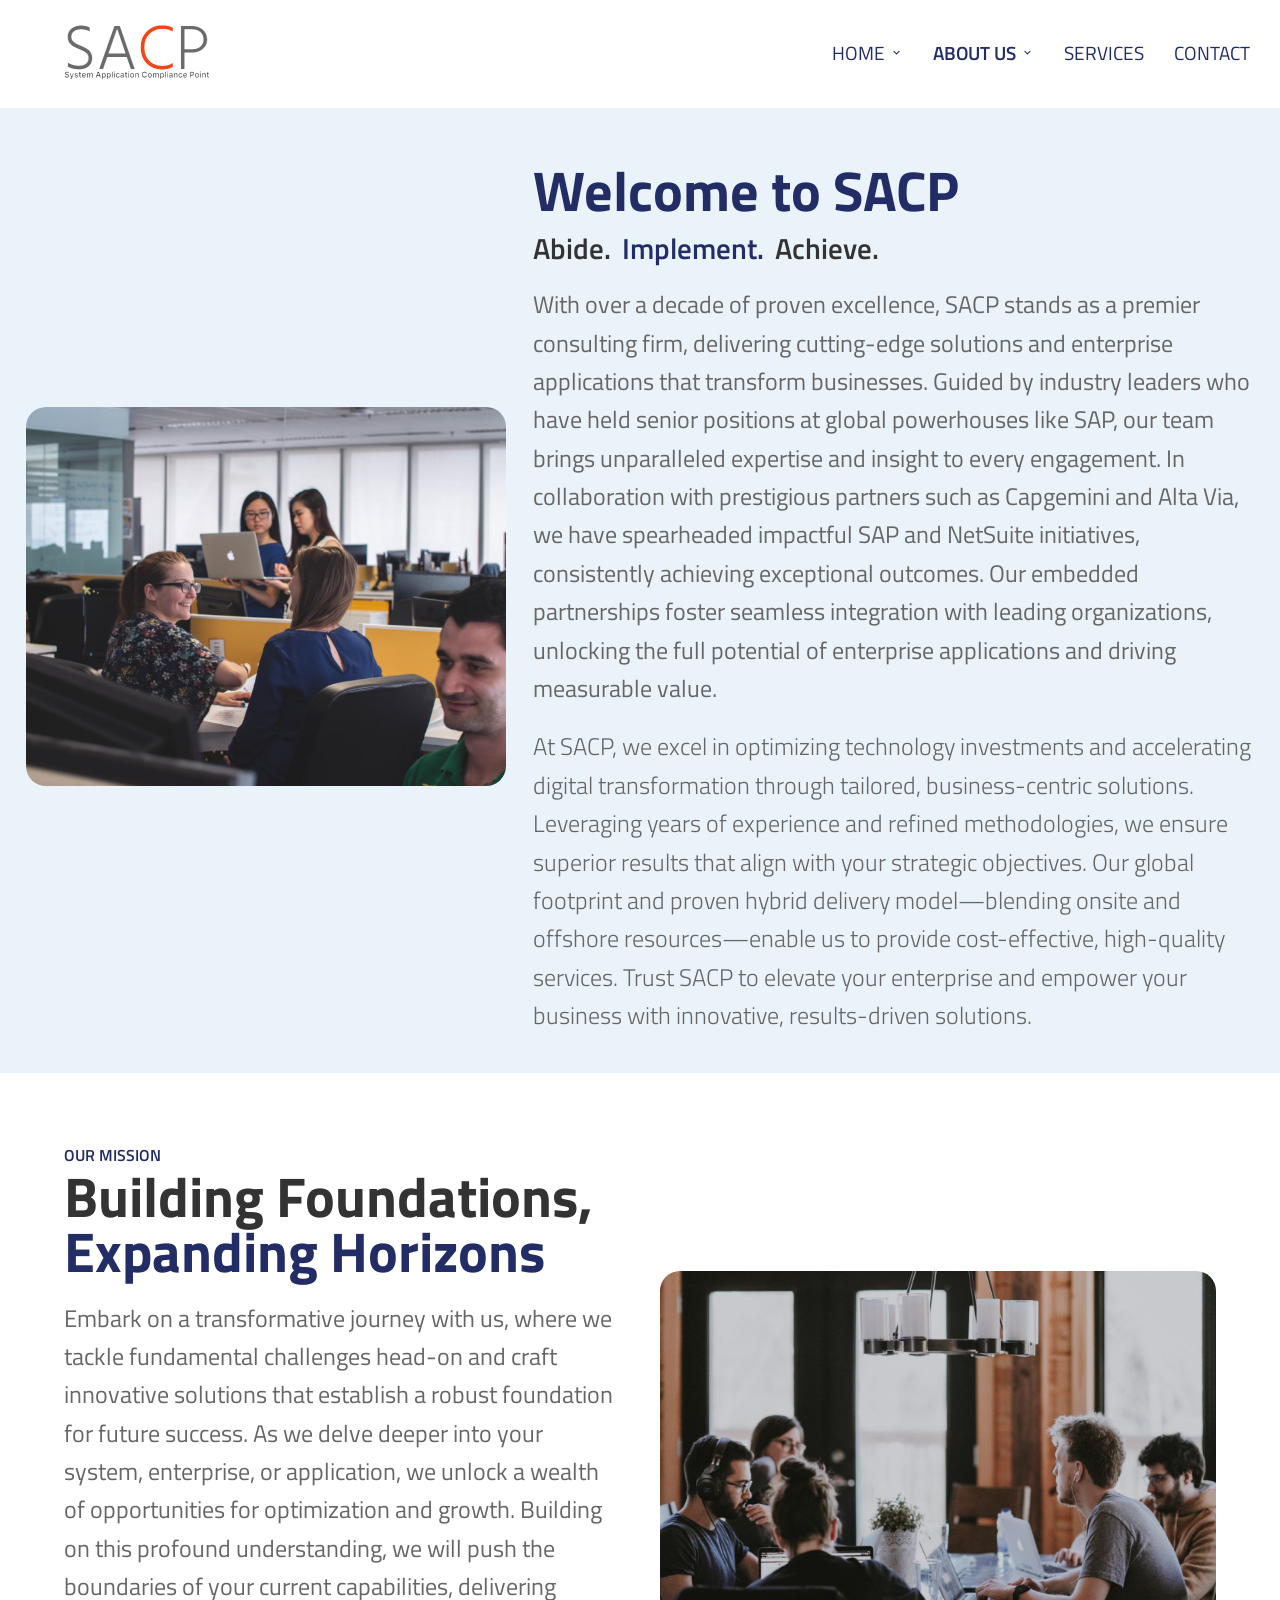
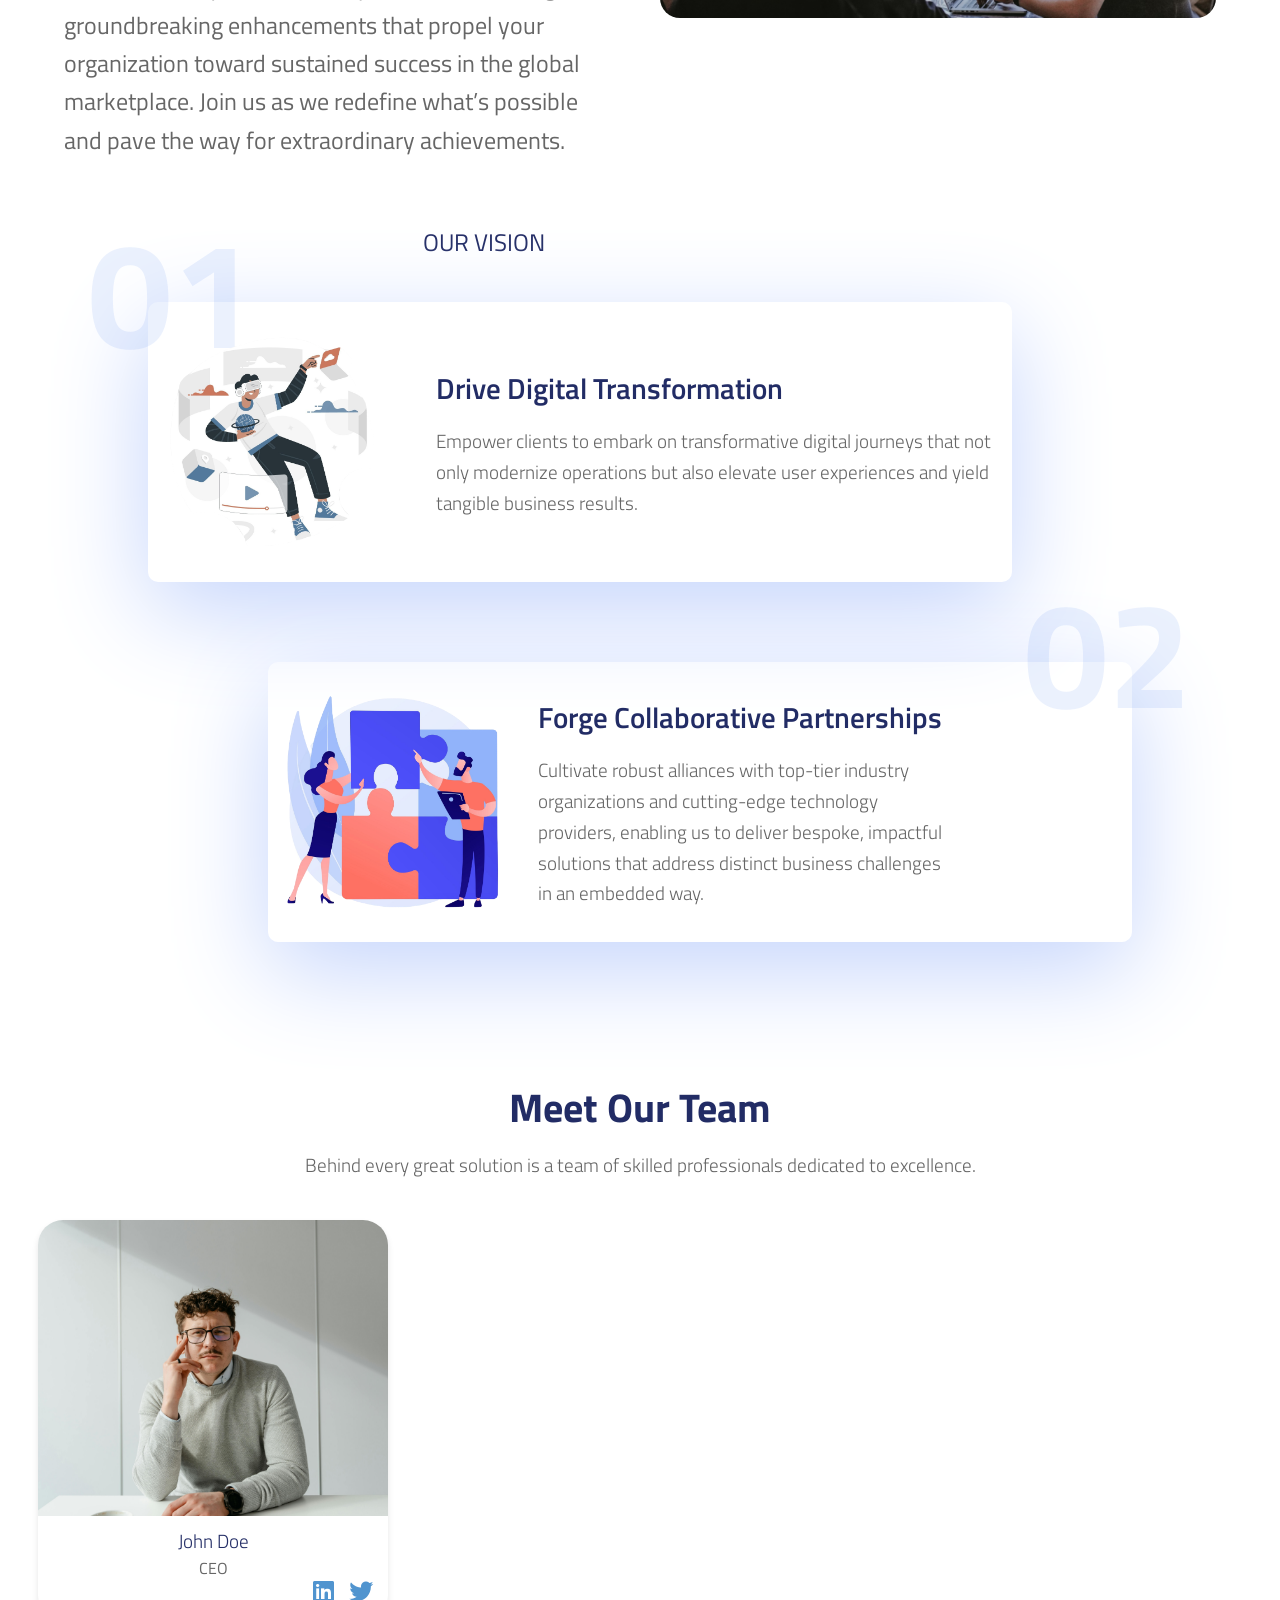
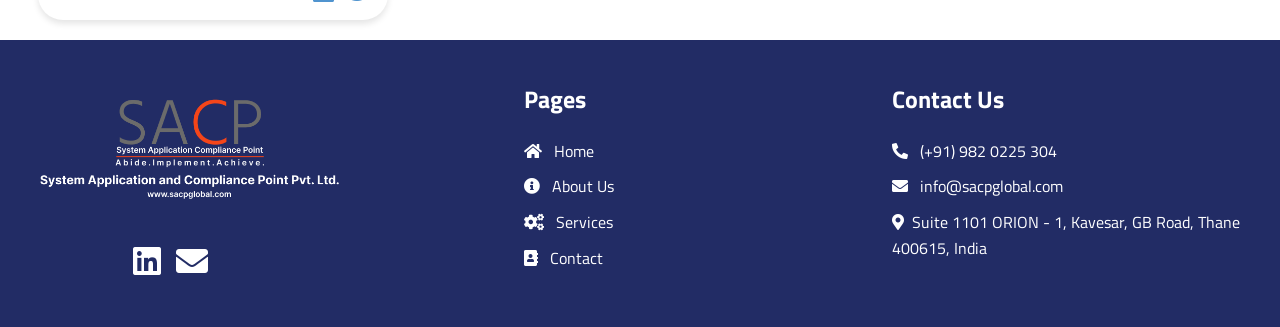
==== Pages/AboutUsPage.html @ b8b987e1 "Formatting changes across all pages" ====
<!DOCTYPE html>
<html lang="en">
<head>
    <meta charset="UTF-8">
    <meta name="viewport" content="width=device-width, initial-scale=1.0">
    <title>About Us Page</title>
    <link rel="stylesheet" href="../Styles/AboutUsStyles.css">
    <!-- Link to Material Icons stylesheet -->
    <link href="https://fonts.googleapis.com/icon?family=Material+Icons" rel="stylesheet">
    <!-- Font Awesome CDN -->
    <link href="https://cdnjs.cloudflare.com/ajax/libs/font-awesome/5.15.4/css/all.min.css" rel="stylesheet">

</head>
<body>
    <!-- Header -->
    <header class="header" id="header">
        <div class="logo">
            <img src="../Assests/sacp6Copy.png" alt="SACP Logo">
        </div>
        <nav class="nav">
    
            <div class="dropdown">
                <a href="../Pages/HomePage.html" >Home <i class="material-icons">expand_more</i></a>
                <div class="dropdown-content">
                    <a href="../Pages/HomePage.html#about">About</a>
                    <a href="../Pages/HomePage.html#services">Services</a>
                    <a href="../Pages/HomePage.html#contact">Contact</a>
                </div>
            </div>
    
                <div class="dropdown">
                    <a href="../Pages/AboutUsPage.html" class="home-link">About Us <i class="material-icons">expand_more</i></a>
                    <div class="dropdown-content">
                        <a href="../Pages/AboutUsPage.html#about">About Us</a>
                        <a href="../Pages/AboutUsPage.html#mission">Our Mission</a>
                        <a href="../Pages/AboutUsPage.html#vision">Our Vision</a>
                        <a href="../Pages/AboutUsPage.html#team">Our Team</a>
                    </div>
                </div>
                <div class="dropdown">
                    <a href="../Pages/OurServicesPage.html" class="about-link">Services</a>
                    <div class="dropdown-content">
                    </div>
                </div>
            <div class="dropdown">
                <a href="../Pages/ContactUsPage.html">Contact</a>
            </div>
    
        </nav>
    </header>

    <!-- About Us -->
    <section class="about-us" id="about">
      <div class="container">
          <div class="image">
              <img src="../Assests/Aboutus_first.png" alt="Image">
          </div>
          <div class="text">
              <h2>Welcome to SACP</h2>
              <p class="mission">
                  <span>Abide.</span> <span class="implement">Implement.</span> <span>Achieve.</span>
              </p>
              <p class="intro">With over a decade of proven excellence, SACP stands as a premier consulting firm, delivering cutting-edge solutions and enterprise applications that transform businesses. Guided by industry leaders who have held senior positions at global powerhouses like SAP, our team brings unparalleled expertise and insight to every engagement.
                In collaboration with prestigious partners such as Capgemini and Alta Via, we have spearheaded impactful SAP and NetSuite initiatives, consistently achieving exceptional outcomes. Our embedded partnerships foster seamless integration with leading organizations, unlocking the full potential of enterprise applications and driving measurable value.
                </p>
              <p class="details">At SACP, we excel in optimizing technology investments and accelerating digital transformation through tailored, business-centric solutions. Leveraging years of experience and refined methodologies, we ensure superior results that align with your strategic objectives.
                Our global footprint and proven hybrid delivery model—blending onsite and offshore resources—enable us to provide cost-effective, high-quality services. Trust SACP to elevate your enterprise and empower your business with innovative, results-driven solutions.
                </p>
          </div>
      </div>
    </section>
  
    <!-- Our Mission -->
    <section class="our-mission" id="mission">
        <div class="container">
            <div class="text">
                <h2>OUR MISSION<i class="material-icons">arrow_outward</i></h2>
                <h1><span class="mission-subtext">Building Foundations, </span>
                    Expanding Horizons</h1>
                <p class="intro">Embark on a transformative journey with us, where we tackle fundamental 
                    challenges head-on and craft innovative solutions that establish a robust foundation 
                    for future success. As we delve deeper into your system, enterprise, or application, 
                    we unlock a wealth of opportunities for optimization and growth. 
                    Building on this profound understanding, we will push the boundaries of your 
                    current capabilities, delivering groundbreaking enhancements that propel your 
                    organization toward sustained success in the global marketplace. Join us as we 
                    redefine what’s possible and pave the way for extraordinary achievements.
                </p>
            </div>
            <div class="image">
                <img src="../Assests/Aboutus_second.png" alt="Image">
            </div>
        </div>
    </section>

    <!-- Our Vision -->
    <section class="our-vision" id="vision">
        <div class="container">
            <div class="text">
                <h2>OUR VISION<i class="material-icons">arrow_outward</i></h2>
            </div>
            <div class="vision-cards">
                <div class="card">
                    <span class="card-number">01</span>
                    <div class="card-image">
                        <img src="../Assests/vision_first.png" alt="Card 1 Image">
                    </div>
                    <div class="card-content">
                        <h3>Drive Digital Transformation</h3>
                        <p>Empower clients to embark on transformative digital journeys that not only 
                            modernize operations but also elevate user experiences and yield tangible 
                            business results.
                        </p>
                    </div>
                </div>
                <div class="card">
                    
                    <div class="card-image">
                        <img src="../Assests/vision_second.png" alt="Card 2 Image">
                    </div>
                    <div class="card-content">
                        <h3>Forge Collaborative Partnerships</h3>
                        <p>Cultivate robust alliances with top-tier industry organizations and cutting-edge 
                            technology providers, enabling us to deliver bespoke, impactful solutions that 
                            address distinct business challenges in an embedded way.
                        </p>
                    </div>
                    <span class="card-number">02</span>
                </div>
                <!-- <div class="card">
                    <span class="card-number">03</span>
                    <div class="card-image">
                        <img src="../Assests/vision_third.png" alt="Card 3 Image">
                    </div>
                    <div class="card-content">
                        <h3>Deliver Excellence Consistently</h3>
                        <p>Commit to a culture of excellence by prioritizing quality, agility, and 
                            customer satisfaction. We continuously refine our methodologies and expand 
                            our capabilities to ensure that we exceed your expectations at every turn.</p>
                    </div>
                </div> -->
                <!-- <div class="card">
                    
                    <div class="card-image">
                        <img src="../Assests/vision_fourth.png" alt="Card 4 Image">
                    </div>
                    <div class="card-content">
                        <h3>Priotize Customer satisfaction</h3>
                        <p >Focus on understanding and anticipating customer needs to deliver personalized 
                            solutions and exceed expectations.
                        </p>
                    </div>
                    <span class="card-number">04</span>
                </div> -->
            </div>
        </div>
    </section>
    
       
      
      
      
      
      

    <!-- Our Values Section -->

  <!--  <section class="services" id="services">
        <div class="service-row">
            
            <div class="service-card">
                <i class="material-icons">leaderboard</i>
                <h3><b>Expert Leadership</b></h3>
                <p>At SACP, our leadership team comprises seasoned professionals with extensive 
                    experience at industry giants like SAP. This unparalleled expertise empowers us 
                    to drive innovation and ensure success in every project we undertake.
                </p>
                
            </div>
            <div class="service-card">
                <i class="material-icons">favorite_border</i>
                <h3><b>Core Values</b></h3>
                <p>Our organizational culture thrives on transparency and integrity, fostering an 
                    environment of trust and open communication in all our interactions. We embrace 
                    fresh ideas and welcome constructive feedback, fueling a continuous cycle of innovation 
                    and growth that propels us forward.
                </p>
                
            </div>
            <div class="service-card">
                <i class="material-icons">autorenew</i>
                <h3><b>Digital Transformation</b></h3>
                <p>Our specialization lies in harnessing the power of existing technological investments. 
                    We expertly guide our clients through the digital transformation journey, unlocking 
                    optimized business performance and paving the way for future success.
                </p>
                
            </div>
        </div>
        <div class="service-row second-row">
            
            <div class="service-card">
                <i class="material-icons">settings</i>
                <h3><b>Tailored Solutions</b></h3>
                <p>Our business-driven approach ensures that we craft bespoke solutions tailored to each 
                    client's distinct technology landscape. By aligning our strategies with your goals, 
                    we maximize your return on investment and drive impactful results.
                </p>
                
            </div>
            <div class="service-card">
                <i class="material-icons">public</i>
                <h3><b>Global Presence</b></h3>
                <p>With a robust global footprint and a suite of proven methodologies, SACP delivers 
                    cost-effective services through a seamless blend of onsite and offshore resources. 
                    This strategic approach guarantees we consistently meet the highest quality standards 
                    while exceeding client expectations.</p>
                
            </div>
        </div>
    </section> -->
    <!-- Our Team Section -->
    <section class="our-team" id="team">
        <h2>Meet Our Team</h2>
        <h3>Behind every great solution is a team of skilled professionals dedicated to excellence. </h3>
        <div class="team-container">
            <!-- Team Member 1 -->
            <div class="team-card">
                <div class="image">
                    <img src="../Assests/stockperson.jpg" alt ="Team Member 1">
                </div>
                <div class="info">
                    <h3>John Doe</h3>
                    <p>CEO</p>
                    <div class="social-links">
                        <a href="https://www.linkedin.com" target="_blank"><i class="fab fa-linkedin"></i></a>
                        <a href="https://twitter.com" target="_blank"><i class="fab fa-twitter"></i></a>
                    </div>
                </div>
            </div>
    
            <!-- Team Member 2 -->
            <!-- <div class="team-card">
                <div class="image">
                    <img src="../Assests/stockperson.jpg" alt="Team Member 2">
                </div>
                <div class="info">
                    <h3>Jane Smith</h3>
                    <p>CTO</p>
                    <div class="social-links">
                        <a href="https://www.linkedin.com" target="_blank"><i class="fab fa-linkedin"></i></a>
                        <a href="https://twitter.com" target="_blank"><i class="fab fa-twitter"></i></a>
                    </div>
                </div>
            </div>
     -->
            <!-- Team Member 3 -->
            <!-- <div class="team-card">
                <div class="image">
                    <img src="../Assests/stockperson.jpg" alt="Team Member 3">
                </div>
                <div class="info">
                    <h3>Michael Brown</h3>
                    <p>Lead Developer</p>
                    <div class="social-links">
                        <a href="https://www.linkedin.com" target="_blank"><i class="fab fa-linkedin"></i></a>
                        <a href="https://twitter.com" target="_blank"><i class="fab fa-twitter"></i></a>
                    </div>
                </div>
            </div> -->
    
            <!-- Team Member 4 -->
            <!-- <div class="team-card">
                <div class="image">
                    <img src="../Assests/stockperson.jpg" alt="Team Member 4">
                </div>
                <div class="info">
                    <h3>Linda Green</h3>
                    <p>Marketing Head</p>
                    <div class="social-links">
                        <a href="https://www.linkedin.com" target="_blank"><i class="fab fa-linkedin"></i></a>
                        <a href="https://twitter.com" target="_blank"><i class="fab fa-twitter"></i></a>
                    </div>
                </div>
            </div> -->
    
            <!-- Team Member 5 -->
            <!-- <div class="team-card">
                <div class="image">
                    <img src="../Assests/stockperson.jpg" alt="Team Member 5">
                </div>
                <div class="info">
                    <h3>David White</h3>
                    <p>Project Manager</p>
                    <div class="social-links">
                        <a href="https://www.linkedin.com" target="_blank"><i class="fab fa-linkedin"></i></a>
                        <a href="https://twitter.com" target="_blank"><i class="fab fa-twitter"></i></a>
                    </div>
                </div>
            </div> -->
    
            <!-- Team Member 6 -->
            <!-- <div class="team-card">
                <div class="image">
                    <img src="../Assests/stockperson.jpg" alt="Team Member 6">
                </div>
                <div class="info">
                    <h3>Amy White</h3>
                    <p>Designer</p>
                    <div class="social-links">
                        <a href="https://www.linkedin.com" target="_blank"><i class="fab fa-linkedin"></i></a>
                        <a href="https://twitter.com" target="_blank"><i class="fab fa-twitter"></i></a>
                    </div>
                </div>
            </div> -->
    
            <!-- Team Member 7 -->
            <!-- <div class="team-card">
                <div class="image">
                    <img src="../Assests/stockperson.jpg" alt="Team Member 7">
                </div>
                <div class="info">
                    <h3>Emily Davis</h3>
                    <p>Business Analyst</p>
                    <div class="social-links">
                        <a href="https://www.linkedin.com" target="_blank"><i class="fab fa-linkedin"></i></a>
                        <a href="https://twitter.com" target="_blank"><i class="fab fa-twitter"></i></a>
                    </div>
                </div>
            </div> -->
    
            <!-- Team Member 8 -->
            <!-- <div class="team-card">
                <div class="image">
                    <img src="../Assests/stockperson.jpg" alt="Team Member 8">
                </div>
                <div class="info">
                    <h3>James Black</h3>
                    <p>HR Manager</p>
                    <div class="social-links">
                        <a href="https://www.linkedin.com" target="_blank"><i class="fab fa-linkedin"></i></a>
                        <a href="https://twitter.com" target="_blank"><i class="fab fa-twitter"></i></a>
                    </div>
                </div>
            </div> -->
        </div>
    </section>

    <!--  -->
    <footer class="footer">
        <div class="footer-container">
            <!-- Left Section: Logo and Social Media Links with Icons -->
            <div class="footer-left">
                <img src="../Assests/sacpfull_white.png" alt="SACP Logo" class="footer-logo">
                <div class="social-links">
                    <!-- LinkedIn Icon -->
                    <a href="https://www.linkedin.com/company/sacp-global-pvt-ltd/" 
                       target="_blank" 
                       title="LinkedIn" 
                       class="linkedin">
                        <i class="fab fa-linkedin"></i>
                    </a>
                    <!-- Mail Icon -->
                    <a href="mailto:info@sacpglobal.com" 
                       title="Mail" 
                       class="mail">
                        <i class="fas fa-envelope"></i>
                    </a>
                    <!-- Mail Icon -->
                    <a href="#header" class="back-to-top" title="Back to Top">
                        <i class="fas fa-arrow-circle-up"></i>
                    </a>
                </div>
            </div>
    
            <!-- Middle Section: Page Links in Vertical Manner -->
            <div class="footer-middle">
                <h3>Pages</h3>
                <ul>
                    <li><a href="../Pages/HomePage.html"><i class="fas fa-home"></i> Home</a></li>
                    <li><a href="../Pages/AboutUsPage.html"><i class="fas fa-info-circle"></i> About Us</a></li>
                    <li><a href="../Pages/OurServicesPage.html"><i class="fas fa-cogs"></i> Services</a></li>
                    <li><a href="../Pages/ContactUsPage.html"><i class="fas fa-address-book"></i> Contact</a></li>
                </ul>
            </div>
    
            <!-- Right Section: Contact Info with Icons -->
            <div class="footer-right">
                <h3>Contact Us</h3>
                <p><i class="fas fa-phone-alt"></i> (+91) 982 0225 304</p>
                <p><i class="fas fa-envelope"></i> info@sacpglobal.com</p>
                <p><i class="fas fa-map-marker-alt"></i>Suite 1101 ORION - 1, Kavesar, 
                                                        GB Road, Thane 400615, India </p>
            </div>
        </div>
    </footer>
    
</body>
---- Styles/AboutUsStyles.css ----
/* @import url('https://fonts.googleapis.com/css?family=Titillium Web'); */
@import url('https://fonts.googleapis.com/css2?family=Titillium+Web:wght@400;700;900&display=swap');
@import url('./colors.css');
* {
    margin: 0;
    padding: 0;
    box-sizing: border-box;
}
html {
    scroll-behavior: smooth;
}

body {
    font-family: 'Titillium Web', sans-serif;
    line-height: 1.6;
    color: #333;
}

/* Header Styles */
/* Default Styles for the Navbar */
.header {
    display: flex;
    justify-content: space-between;
    align-items: center;
    padding: 20px 30px;
    background-color: #fff;
    top: 0;
    left: 0;
    right: 0;
    z-index: 100;
}

.logo img {
    max-height: 60px;
    margin-left: 30px;
}

.nav {
    display: flex;
    gap: 30px;
}

.nav a {
    text-decoration: none;
    color: var(--blue-dark);
    position: relative;
    display: flex;
    align-items: center;
    gap: 5px;
    font-size: 1.2rem;
    text-transform: uppercase;
    font-weight: 400;
    padding: 10px 0;
}

.nav .home-link {
    font-weight: 600;
}

.nav a i {
    font-size: 0.8rem;
}

/* Dropdown Menu Styles */
.dropdown {
    position: relative;
    display: inline-block;
}

.dropdown-content {
    display: block;
    position: absolute;
    background-color: #f1f1f1;
    min-width: 160px;
    box-shadow: 0px 8px 16px rgba(0, 0, 0, 0.2);
    z-index: 1;
    opacity: 0;
    visibility: hidden;
    max-height: 0; /* Initially hidden */
    overflow: hidden; /* Prevent overflow */
    transition: opacity 0.3s ease, max-height 0.3s ease-in-out; /* Smooth transition */
    top: 100%;
}

.dropdown:hover .dropdown-content {
    opacity: 1;
    visibility: visible;
    max-height: 500px; /* Increase the max-height to show the content */
}

.dropdown-content a {
    color: black;
    padding: 12px 16px;
    text-decoration: none;
    display: block;
    font-weight: 400;
}

.dropdown-content a:hover {
    background-color: #ddd;
}

/* Responsive adjustments for mobile devices */
@media screen and (max-width: 768px) {
    .header {
        flex-direction: column;
        align-items: flex-start;
        padding: 15px 30px;
    }

    .logo img {
        max-height: 50px;
        margin-left: 0;
    }

    .nav {
        display: block;
        width: 100%;
        gap: 15px;
        text-align: center;
        margin-top: 20px;
    }

    .nav a {
        font-size: 1rem;
        padding: 8px 8px;
        display: block;
    }

    .nav i {
        display: none;
    }

    .more-icon {
        display: none;
    }

    .dropdown-content {
        display: none;
        position: static;
        box-shadow: none;
        visibility: visible;
        max-height: none;
        opacity: 1;
    }
}

/* For very small screens, stack and make adjustments */
@media screen and (max-width: 480px) {
    .header {
        padding: 10px 15px;
    }

    .nav a {
        font-size: 0.9rem;
        padding: 8px 0;
    }

    .nav {
        display: flex;
        flex-wrap: wrap;
        gap: 10px;
        justify-content: center;
    }

    /* Add '|' separator between links */
    .nav a::after {
        content: '|';
        margin-left: 10px;
    }

    .nav a:last-child::after {
        content: ''; /* Remove '|' after the last item */
    }

    .nav .home-link {
        font-weight: 600;
    }

    .more-icon {
        display: none;
    }

    .dropdown-content a {
        font-size: 0.9rem;
    }

    /* Shorten text for small devices */
    .nav a[href="../Pages/HomePage.html"] {
        text-transform: none;
    }
    .nav a[href="../Pages/AboutUsPage.html"] {
        text-transform: none;
    }
    .nav a[href="../Pages/OurServicesPage.html"] {
        text-transform: none;
    }
    .nav a[href="../Pages/ContactUsPage.html"] {
        text-transform: none;
    }
}



/* About Us Section with updated layout */
.about-us{
    background-color: var(--blue-light-bg);
}
.about-us .container {
  display: flex;
  justify-content: space-between;
  align-items: center;
  gap: 15px;
  width:100%;
  margin: 0 auto;
  padding-top: 3%;
  padding-right: 2%;
  padding-left: 2%;  
  padding-bottom: 3%;

}

.about-us .image {
  flex: 0.8;
  margin-left: 0px;
}

.about-us .image img {
  width: 100%;
  margin-top: 20px;
  max-width: 650px;
  border-radius: 20px;
  height: auto;
}

.about-us .text {
  flex: 1.2;
  width:100%;
  text-align: left;
  padding-left: 1%;
}

.about-us h2 {
  color: var(--blue-dark); /* Blue color for 'Welcome to SACP' */
  font-size: 3.5rem;
  margin-bottom: 0px;
}

.about-us .mission {
  font-size: 1.8rem;
  color:var(--off-black);;
  font-weight: 600;
  line-height: 1.2;
  margin-top: -5px;  /* Remove any default margin */
}

.about-us .mission span {
  margin-right: 5px;
}

.about-us .implement {
  color: var(--blue-dark); /* Color for 'Implement' */
}

.about-us .intro, .about-us .details {
  font-size: 1.5rem;
  color: #666;
  margin-top: 20px;
}

.about-us .intro {
  font-weight: 400;
}

.about-us .details {
  font-weight: 300;
}

/* Responsive adjustments */
@media (max-width: 768px) {
  .about-us .container {
      flex-direction: column;
      text-align: center;
  }

  .about-us .image {
      margin-left: 0;
  }

  .about-us .image img {
      max-width: 90%;
  }

  .about-us h2 {
      font-size: 2rem;
  }

  .about-us .mission {
      font-size: 1.5rem;
  }

  .about-us .intro, .about-us .details {
      font-size: 1.1rem;
  }
}
/* Our Mission Section with updated layout */
.our-mission .container {
display: flex;
justify-content: space-between;
align-items: center;
gap: 30px;
width:100%;
margin: 0 auto;
padding:5% 5% 5% 5%;
}

.our-mission .text {
flex: 1;
text-align: left;
padding-right: 10px;
}

.our-mission .image {
flex: 1;
margin-left: 0px;
}

.our-mission .image img {
width: 100%;
max-width: 50vw;
height: auto;
border-radius: 20px;
}

.our-mission h2 {
color:var(--blue-dark); /* Blue color for 'Our Mission' */
font-size: 16px;
font-weight: 600;
margin-bottom: 0px;
}
.our-mission h1 {
    color: var(--blue-dark); /* Blue color for 'Our Mission' */
    font-size: 3.5rem;
    font-weight: 700;
    line-height: 55px;
    margin-bottom: 0px;
}

.our-mission .mission-subtext {
    color: var(--off-black); /* Blue color for 'Our Mission' */
}

.our-mission .mission {
font-size: 1.8rem;
font-weight: 600;
line-height: 1.2;
margin-top: -5px;
}

.our-mission .mission span {
margin-right: 5px;
}

.our-mission .implement {
color: var(--blue-dark); /* Color for 'Implement' */
}

.our-mission .intro, .our-mission .details {
font-size: 1.5rem;
color: #666;
margin-top: 20px;
}

.our-mission .intro {
font-weight: 400;
}

.our-mission .details {
font-weight: 300;
}

/* Responsive adjustments */
@media (max-width: 768px) {
.our-mission .container {
    flex-direction: column;
    text-align: center;
}

.our-mission .image {
    margin-left: 0;
}

.our-mission .image img {
    max-width: 90%;
}

.our-mission h2 {
    font-size: 2rem;
}

.our-mission .mission {
    font-size: 1.5rem;
}

.our-mission .intro, .our-mission .details {
    font-size: 1.1rem;
}
}

/* Our Vision Section */
.our-vision .container {
    display: flex;
    flex-direction: column;
    align-items: center;
    width: 100%;
    padding: 0% 5% 5% 5%;
}

.our-vision .text {
    text-align: center;
    width: 100%;
    margin-bottom: 40px; /* Space between title and cards */
}

.our-vision h2 {
    color: var(--blue-dark);
    font-size: 1.5rem;
    font-weight: 500;
}

.our-vision .vision-cards {
    display: flex;
    flex-direction: column;
    gap: 30px;
    width: 75%; /* Change Card sizes here */
}

.our-vision .card {
    display: flex;
    position: relative; /* Required for positioning */
    overflow: visible; /* Allow numbers to extend beyond the card */
    width: 100%;
    padding: 20px;
    border-radius: 10px;
    margin-bottom: 50px; /* Gap between cards */
    box-shadow: 0px 4px 10px rgba(0, 0, 0, 0.1);
    transition: transform 0.3s ease, box-shadow 0.3s ease;
}

/* Styling for the numbers */
.card-number {
    position: relative;
    font-size: 150px; /* Large number */
    font-weight: bold;
    color: rgba(58, 116, 232, 0.1); /* Translucent dark-blue */
    pointer-events: none; /* Make it unclickable */
    z-index: 0; /* Ensure it’s behind other content */
}

/* Alternating number positioning */
.card:nth-child(1) .card-number {
    top: -150px;
    left: -80px;
}

.card:nth-child(2) .card-number {
    top: -150px;
    right:-80px;
}

.card:nth-child(3) .card-number {
    top: -150px;
    left: -80px;
}

.card:nth-child(4) .card-number {
    top: -150px;
    right:-80px;
}

.our-vision .card-image {
    position: absolute; /* Position the image within the card */
    top: 0;
    left: 0; /* Align it to the left edge of the card */
    width: 25%; /* Image covers 25% of the card */
    height: 100%; /* Full height of the card */
}

.our-vision .card-image img {
    width: 250px;
    height: 100%;
    object-fit: cover;
    border-radius: 0px;
}

.our-vision .card-content {
    flex: 1; /* Takes up the remaining 75% */
    display: flex;
    flex-direction: column;
    justify-content: center;
    margin-left: 100px;
}
.our-vision .card-content:nth-child(2){
    margin-left: 250px;
}
.our-vision .card-content:nth-child(4){
    margin-left: 200px;
}
.our-vision .card h3 {
    color: var(--blue-dark);
    font-size: 1.8rem;
    font-weight: 600;
    margin-bottom: 15px;
    text-align: left; /* Left aligned title */
}

.our-vision .card p {
    color: #666;
    font-size: 1.2rem;
    font-weight: 300;
    text-align: left; /* Left aligned text */
    background-color: white;
}

/* Modifier styles for each card */
.our-vision .card:nth-child(1) {
    margin-left: -7%;
    box-shadow: 0px 28px 100px 0px rgba(196, 212, 252, 1); /* More spread blue shadow */
}

.our-vision .card:nth-child(2) {
    margin-left: 7%;
    box-shadow: 0px 28px 100px 0px rgba(196, 212, 252, 1); /* More spread blue shadow */
}

.our-vision .card:nth-child(3) {
    margin-left: -7%;
    box-shadow: 0px 28px 100px 0px rgba(196, 212, 252, 1); /* More spread blue shadow */
}

.our-vision .card:nth-child(4) {
    margin-left: 7%;
    box-shadow: 0px 40px 100px 0px rgba(196, 212, 252, 1); /* More spread blue shadow */
}

/* Hover effect for cards */
.our-vision .card:hover {
    transform: translateY(-10px);
    box-shadow: 0px 12px 100px rgba(66, 165, 245, 1); /* More spread blue shadow */
}

/* Responsive adjustments for devices below 768px */
@media (max-width: 768px) {
    /* Hide card numbers */
    .card-number {
        display: none; /* Hide card numbers on small devices */
    }


    /* Set everything to relative and stack image and text */
    .our-vision .card {
        position: relative; /* Set card to relative positioning */
        flex-direction: column; /* Stack image and text vertically */
        margin-left: 0; /* Remove left margin */
        width: 100%; /* Full width for each card */
        padding: 20px; /* Ensure consistent padding */
        box-shadow: none; /* Remove box-shadow for simplicity */
        margin-bottom: 30px; /* Ensure space between cards */
    }

    /* Adjust the card image */
    .our-vision .card-image {
        position: relative; /* Make image position relative */
        width: 100%; /* Image takes full width of the card */
        height: auto; /* Auto height to maintain aspect ratio */
        margin-bottom: 20px; /* Space between image and text */
    }

    .our-vision .card-image img {
        width: 100%; /* Ensure the image covers full width */
        height: auto; /* Maintain aspect ratio */
        object-fit: cover; /* Maintain image cover style */
        border-radius: 10px; /* Optional: add rounded corners */
    }

    /* Adjust the card content */
    .our-vision .card-content {
        position: relative; /* Set card content to relative */
        text-align: center; /* Center text */
    }

    /* Adjust the card headings and text */
    .our-vision h2 {
        font-size: 2rem; /* Smaller font size for the title */
        text-align: center; /* Center align title */
    }

    .our-vision .card h3 {
        font-size: 1.6rem; /* Smaller font size for card headings */
        text-align: center; /* Center align headings */
    }

    .our-vision .card p {
        font-size: 1rem; /* Smaller font size for paragraph text */
        text-align: center; /* Center align text */
    }

    /* Adjust card spacing and layout */
    .our-vision .vision-cards {
        gap: 20px; /* Reduced gap between cards */
        width: 80%; /* Full width for cards */
    }

    /* Remove extra margins and box-shadow for all cards */
    .our-vision .card:nth-child(1),
    .our-vision .card:nth-child(2),
    .our-vision .card:nth-child(3),
    .our-vision .card:nth-child(4) {
        margin-left: 0; /* Remove margins from all cards */
        box-shadow: none; /* Remove box-shadow for simplicity */
    }

    /* Fix alignment issues for 2nd and 4th card */
    .our-vision .card:nth-child(2),
    .our-vision .card:nth-child(4) {
        margin-left: 0; /* Remove any left margin from 2nd and 4th cards */
    }
    .our-vision .card-content:nth-child(2){
        margin-left: 0;
    }
    .our-vision .card-content:nth-child(4){
        margin-left: 0;
    }
    .our-vision .card-content:nth-child(1),
    .our-vision .card-content:nth-child(2),
    .our-vision .card-content:nth-child(3),
    .our-vision .card-content:nth-child(4) {
        margin-left: 0;
 
    }
    

}





/* Our Values Section */
.services {
    padding: 50px 20px;
    background-color: var(--blue-light-bg);
    text-align: center;
}

.service-row {
    display: flex;
    gap: 20px;
    flex-wrap: wrap;
    margin-bottom: 20px;
    justify-content: center; /* Centers the second row horizontally */
}

.service-card {
    flex: 1;
    width: 45%; /* Ensures 2 cards per row */
    margin: 10px;
    background-color: white;
    padding: 30px;
    border-radius: 10px;
    box-shadow: 0 4px 6px rgba(0, 0, 0, 0.1);
    text-align: center;
    transition: transform 0.3s ease;
    box-sizing: border-box; /* Ensure padding doesn't affect card width */
}

.service-card i {
    font-size: 2.5rem;
    color: var(--blue-icon);
    margin-bottom: 15px;
}

.service-card h3 {
    font-size: 1.5rem;
    margin-bottom: 10px;
}

.service-card p {
    font-size: 1rem;
    color: #666;
    margin-bottom: 20px;
}

.service-card:hover {
    transform: translateY(-5px);
    background-color: var(--blue-icon);
    color: #fff;
}

.service-card:hover h3, .service-card:hover p {
    color: #fff;
}

.service-card:hover i {
    color: #fff;
}

/* Responsive adjustments */
@media (max-width: 1024px) {
    .service-card {
        width: 45%; /* Ensure two cards per row */
        padding: 20px; /* Slightly reduce padding for smaller screens */
    }

    .service-row {
        justify-content: space-evenly; /* Adjust for smaller screens */
    }
}

@media (max-width: 768px) {
    .service-card {
        width: 45%; /* Two cards per row */
        padding: 15px; /* Further reduce padding */
    }

    .service-row {
        flex-direction: row; /* Maintain row layout */
        justify-content: center; /* Center cards horizontally */
    }
}

@media (max-width: 480px) {
    .service-card {
        width: 45%; /* Two cards per row on very small screens */
        padding: 10px; /* Reduce padding for very small screens */
    }

    .service-row {
        flex-direction: row; /* Maintain row layout */
        justify-content: center; /* Center cards horizontally */
    }
}

/* Our Team Section */
/* Our Team Section */
.our-team {
    text-align: center;
    padding: 20px 0;
}

.our-team h2 {
    font-size: 2.5rem;
    margin-bottom: 10px;
    color: var(--blue-dark);
}

.our-team h3 {
    font-size: 1.2rem;
    margin-bottom: 40px;
    padding-left: 40px;
    padding-right: 40px;
    font-weight: 300;
    color: #666;
}

.team-container {
    display: grid;
    grid-template-columns: repeat(4, 1fr); /* Four cards per row */
    row-gap: 30px; /* Space between cards */
    column-gap: 0px;
    justify-items: center;
}

.team-card {
    background-color: #fff;
    border-radius: 25px;
    box-shadow: 0 4px 6px rgba(0, 0, 0, 0.1);
    overflow: hidden;
    width: 350px; /* Card width */
    height: 400px; /* Card height */
    text-align: center;
    display: flex;
    flex-direction: column;
    justify-content: flex-start;
    transition: transform 0.3s ease, background-color 0.3s ease, color 0.3s ease;
}

/* Image styles */
.team-card .image {
    width: 100%;
    height: 100%;
    overflow: hidden;
}

.team-card img {
    width: 100%;
    height: 100%;
    object-fit: cover;
}

/* Info below the image */
.team-card .info {
    padding: 10px 15px;
}

.team-card h3 {
    font-size: 1.2rem;
    color: var(--blue-dark); /* Blue text for name */
    margin-bottom: 0px;
}

.team-card p {
    font-size: 1rem;
    color: #666; /* Neutral color for job title */
    margin-bottom: -20px;
}

.team-card:hover {
    transform: translateY(-10px);
    background-color: var(--blue-icon);
    color: #fff;
}

.team-card:hover h3, .team-card:hover p {
    color: #fff;
}

.team-card:hover .social-links a {
    color: #fff;
}

/* Social Links Icons */
.team-card .social-links {
    display: flex;
    justify-content: right;
    margin-top: 10px;
}

.team-card .social-links a {
    color: var(--blue-icon); /* Blue color for icons */
    font-size: 1.5rem; /* Size of the icons */
    margin: 0 0px; /* Space between the icons */
    transition: color 0.3s ease;
}

.team-card .social-links a:hover {
    color: #0056b3; /* Darker blue on hover */
}

/* Hover effect for icon */
.team-card .social-links a i {
    visibility: visible; /* Ensure icons are always visible */
    opacity: 1;
}

/* Adjust grid for smaller screens */
@media (max-width: 1500px) {
    .team-container {
        grid-template-columns: repeat(3, 1fr); /* 3 cards per row */
    }
}

@media (max-width: 1024px) {
    .team-container {
        grid-template-columns: repeat(2, 1fr); /* 2 cards per row */
    }

    .team-card {
        width: 300px; /* Adjust card size */
        height: 350px; /* Adjust card height */
    }

    .team-card h3 {
        font-size: 1.1rem; /* Smaller font size for the name */
    }

    .team-card p {
        font-size: 0.9rem; /* Smaller font size for the job title */
    }

    .team-card img {
        
        width: 80%; /* Reduce image width */
        height: 70%; /* Reduce image height */
    }

    .team-card .info {
        padding: 5px 10px; /* Reduce padding */
    }

    .team-card .social-links a {
        font-size: 1.3rem; /* Reduce icon size */
    }
}

@media (max-width: 768px) {
    .team-container {
        grid-template-columns: repeat(2, 1fr); /* 4 cards per row on mobile */
        
    }

    .team-card {
        width: 80%; /* Full width on smaller screens */
        height: auto; /* Adjust height automatically */
        gap:30px;
        
    }

    .team-card h3 {
        font-size: 1rem; /* Smaller font size */
    }

    .team-card p {
        font-size: 0.8rem; /* Smaller font size */
    }

    .team-card img {
        margin-top: 10%;
        border-radius: 20px;
        width: 60%; /* Reduce image size */
        height: 60%; /* Reduce image height */
    }

    .team-card .info {
        margin-top: -10%; /* Reduce padding */
        
    }

    .team-card .social-links a {
        margin-top: 1%;
        font-size: 1.4rem; /* Further reduce icon size */
    }
}

@media (max-width: 480px) {
    .team-container {
        grid-template-columns: repeat(2, 1fr); /* 4 cards per row for small phones */
    }

    .team-card {
        width: 80%; /* Full width on small phones */
        height: auto; /* Adjust height automatically */
    }

    .team-card h3 {
        font-size: 0.9rem; /* Even smaller font size */
    }

    .team-card p {
        font-size: 0.75rem; /* Even smaller font size */
    }

    .team-card img {
        width: 80%; /* Further reduce image size */
        height: 50%; /* Further reduce image height */
    }

    .team-card .info {
        margin-top: -50%;/* Further reduce padding */
    }

    .team-card .social-links a {
        margin-top: 5%;
        font-size: 1rem; /* Reduce icon size for smaller devices */
    }
}

/* Footer Styles */
/* Footer Base Styles */
.footer {
    background-color: var(--blue-dark); /* Dark Blue Background */
    color: #fff;
    padding: 40px 20px;
    text-align: left;
}

.footer-container {
    display: flex;
    justify-content: space-between;
    align-items: flex-start;
    max-width: 1200px;
    margin: 0 auto;
    gap: 20px; /* Adds spacing between sections */
}

.footer-left,
.footer-middle,
.footer-right {
    width: 30%;
}

.footer-left {
    width: 40%; /* Left section takes 40% */
}

.footer-logo {
    max-width: 300px;
    margin-bottom: 20px;
}

.social-links {
    margin-left: 20%;
    display: flex;
    gap: 15px;
    font-size: 2rem;
    margin-top: 10px;
}

.social-links a {
    color: #fff;
    text-decoration: none;
    transition: color 0.3s ease;
}

.social-links a:hover {
    color: #007BFF; /* Blue hover effect */
}

.footer-middle h3,
.footer-right h3 {
    font-size: 1.5rem;
    font-weight: bold;
    margin-bottom: 20px;
}

.footer-middle ul {
    list-style: none;
    padding: 0;
}

.footer-middle ul li {
    margin-bottom: 10px;
}

.footer-middle a {
    color: #fff;
    text-decoration: none;
    font-size: 1rem;
    transition: color 0.3s ease;
}

.footer-middle a:hover {
    color: #007BFF;
}

.footer-middle i,
.footer-right i {
    margin-right: 8px;
}

.footer-right p {
    font-size: 1rem;
    margin-bottom: 10px;
}

.back-to-top {
    display: none;
    gap: 10px;
    font-size: 1.8rem;
    transition: background-color 0.3s ease; /* Smooth transition for background */
}
.back-to-top i{
    color:rgba(255, 255, 255, 0.6);
}

.back-to-top:hover .back-to-top i {
    transform: translateY(-5px); /* Darker background on hover */
}
/* Responsive Adjustments */

@media screen and (max-width: 768px) {
    .footer {
        display: flex; /* Use flexbox for alignment */
        justify-content: center;
        align-items: center;
        padding: 10px 80px; /* Reduce padding for smaller screens */
        text-align: center; /* Center align content */
    }

    .footer-container {
        display: flex; /* Use flexbox for alignment */
        justify-content: center; /* Space between logo and icons */
        align-items: center; /* Align content vertically */
        flex-direction: row; /* Arrange items horizontally */
    }

    .footer-left {
        display: flex; /* Use flex to align logo and icons horizontally */
        justify-content: center; /* Align items to the left */
        align-items: center; /* Align items vertically in the center */
        gap: 0px; /* Add space between logo and icons */
    }

    .footer-logo {
        max-width: 200px; /* Adjust logo size for smaller screens */
        height: auto; /* Maintain aspect ratio */
    }

    .social-links {
        display: flex; /* Show social links */
        gap: 15px; /* Space between icons */
        font-size: 1.8rem; /* Adjust icon size */
    }

    .back-to-top {
        display: flex; /* Make the icon visible */
    }
    .footer-middle,
    .footer-right {
        display: none; /* Hide the middle and right sections */
    }
}
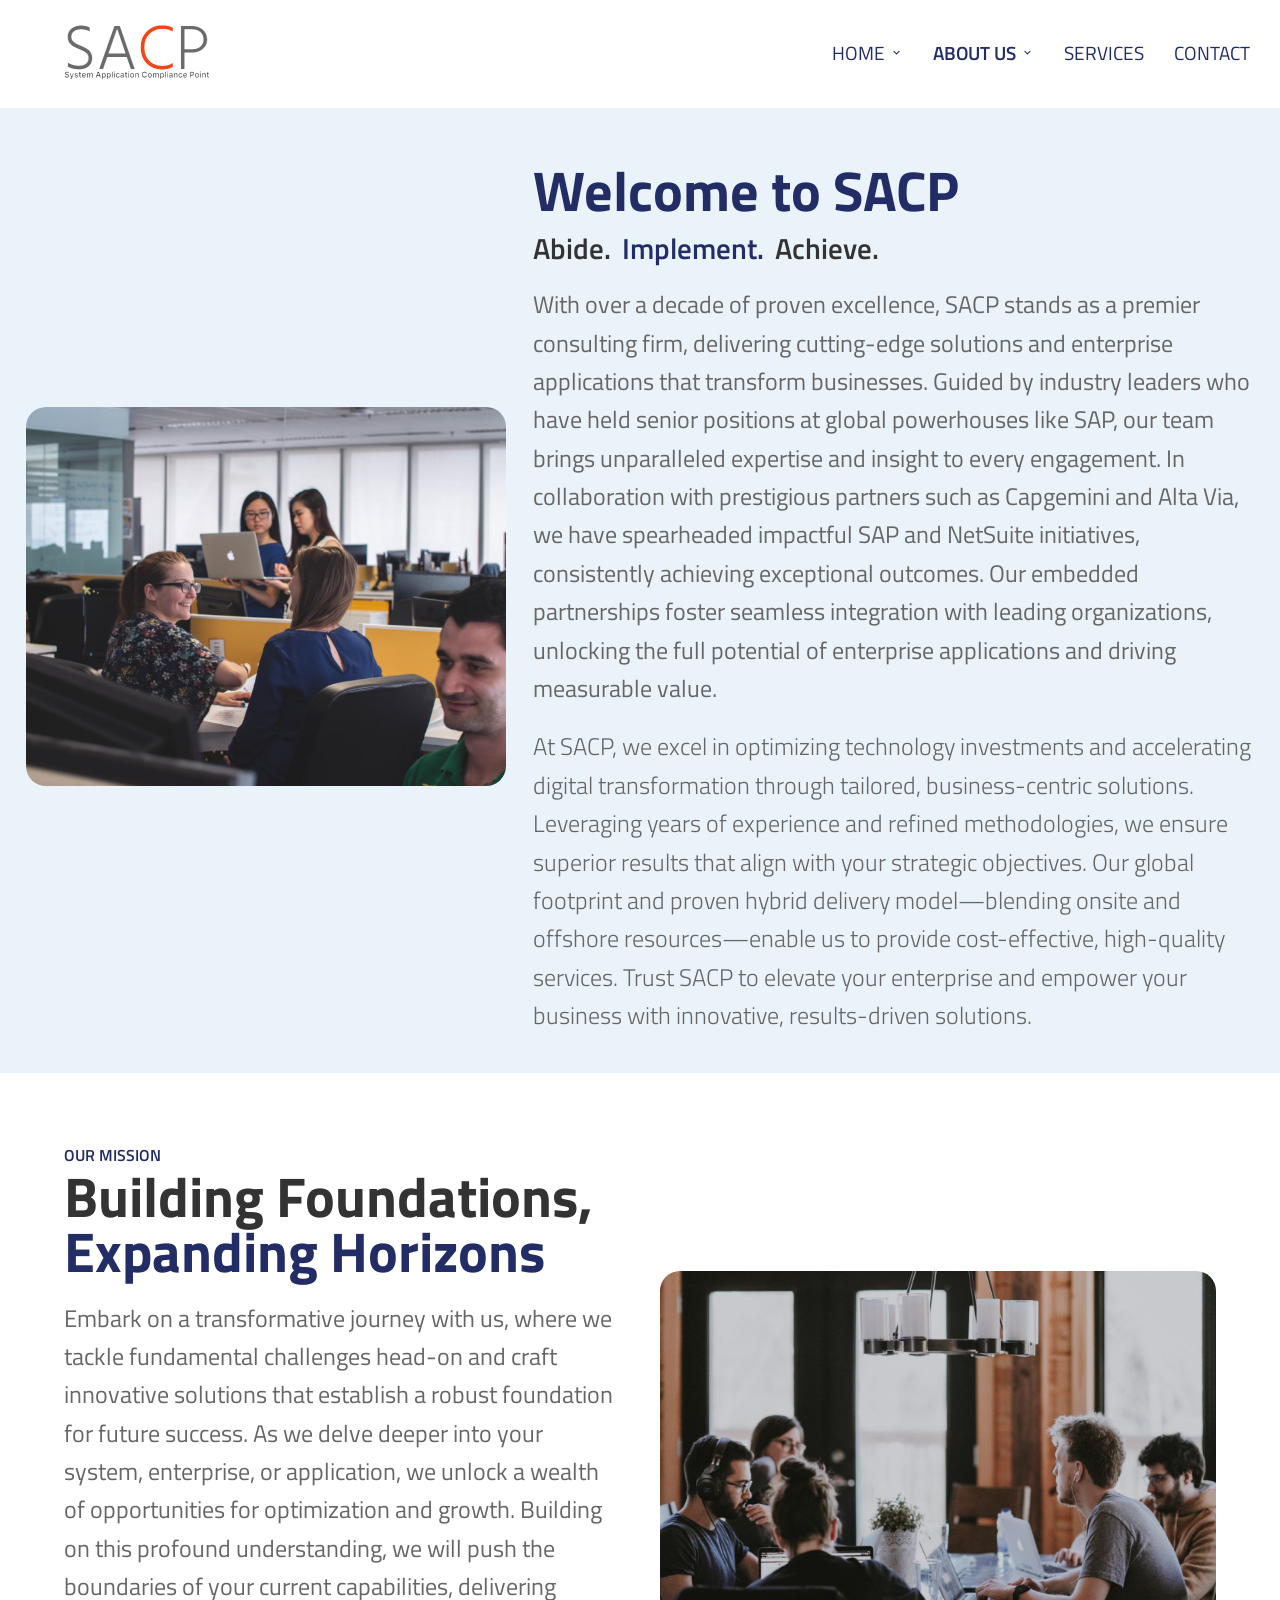
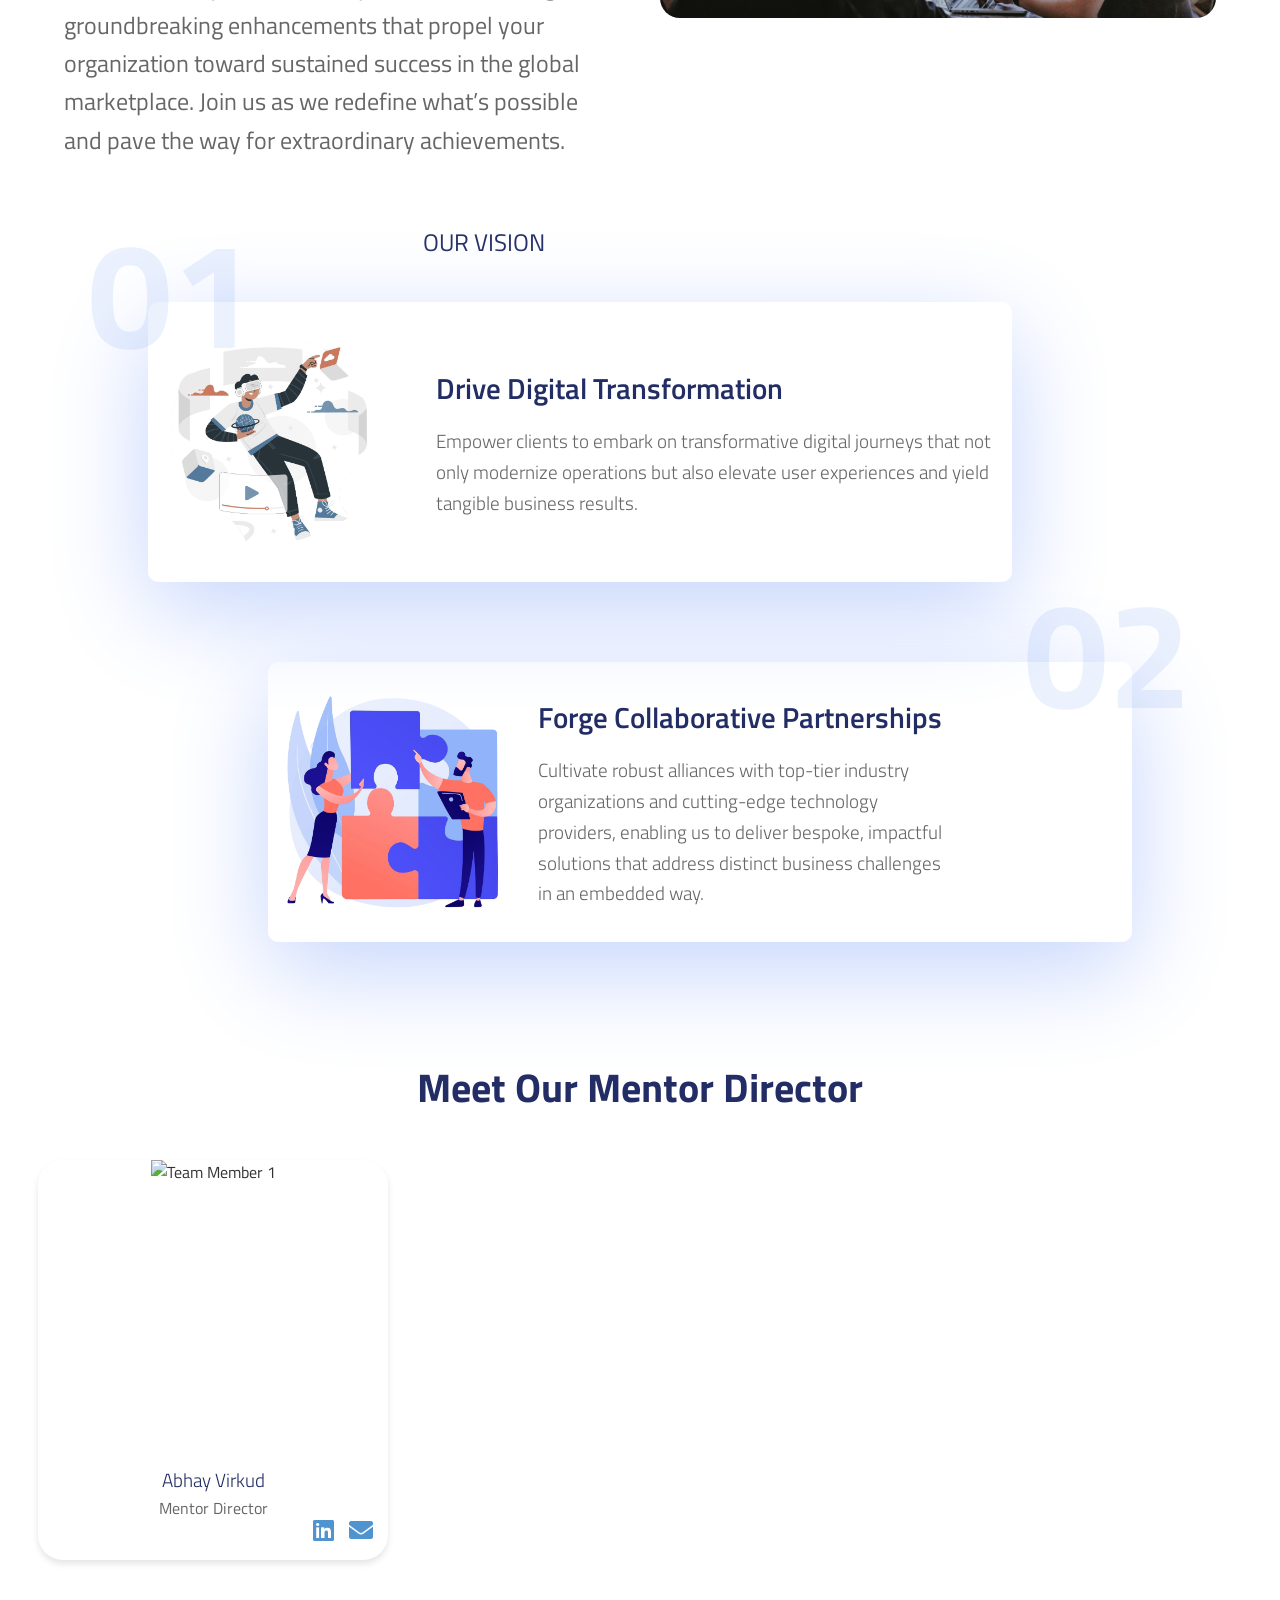
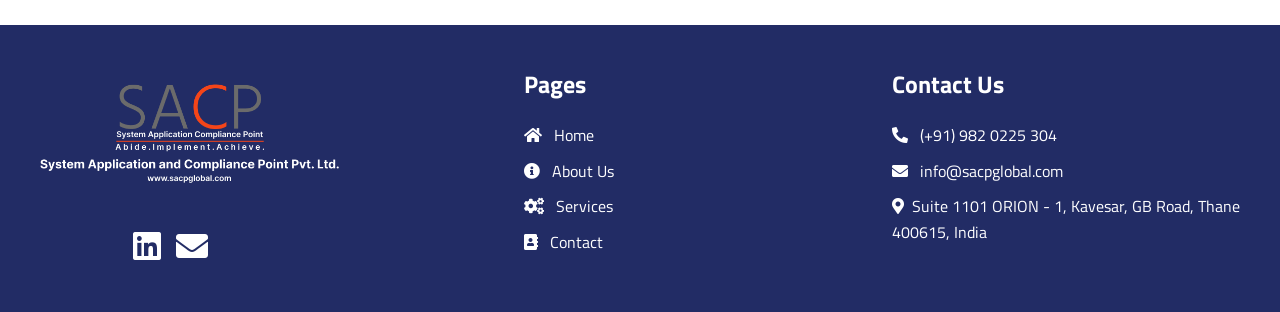
==== commit b3d6d762: "Changes to member" ====
--- a/Pages/AboutUsPage.html
+++ b/Pages/AboutUsPage.html
@@ -221,20 +221,20 @@
     </section> -->
     <!-- Our Team Section -->
     <section class="our-team" id="team">
-        <h2>Meet Our Team</h2>
-        <h3>Behind every great solution is a team of skilled professionals dedicated to excellence. </h3>
+        <h2>Meet Our Mentor Director</h2>
+        <h3></h3>
         <div class="team-container">
             <!-- Team Member 1 -->
             <div class="team-card">
                 <div class="image">
-                    <img src="../Assests/stockperson.jpg" alt ="Team Member 1">
-                </div>
-                <div class="info">
-                    <h3>John Doe</h3>
-                    <p>CEO</p>
-                    <div class="social-links">
-                        <a href="https://www.linkedin.com" target="_blank"><i class="fab fa-linkedin"></i></a>
-                        <a href="https://twitter.com" target="_blank"><i class="fab fa-twitter"></i></a>
+                    <img src="../Assests/Profile1.png" alt ="Team Member 1">
+                </div>
+                <div class="info">
+                    <h3>Abhay Virkud</h3>
+                    <p>Mentor Director</p>
+                    <div class="social-links">
+                        <a href="https://www.linkedin.com/in/abhay-virkud-986402341/" target="_blank"><i class="fab fa-linkedin"></i></a>
+                        <a href="mailto:abhay.virkud@sacpglobal.com" target="_blank"><i class="fas fa-envelope"></i></a>
                     </div>
                 </div>
             </div>
--- a/Styles/AboutUsStyles.css
+++ b/Styles/AboutUsStyles.css
@@ -746,6 +746,7 @@
 .our-team {
     text-align: center;
     padding: 20px 0;
+    padding-top: unset;
 }
 
 .our-team h2 {
@@ -765,7 +766,7 @@
 
 .team-container {
     display: grid;
-    grid-template-columns: repeat(4, 1fr); /* Four cards per row */
+    grid-template-columns: repeat(1, 1fr); /* Four cards per row */
     row-gap: 30px; /* Space between cards */
     column-gap: 0px;
     justify-items: center;
@@ -776,6 +777,7 @@
     border-radius: 25px;
     box-shadow: 0 4px 6px rgba(0, 0, 0, 0.1);
     overflow: hidden;
+    margin-bottom: 45px;
     width: 350px; /* Card width */
     height: 400px; /* Card height */
     text-align: center;
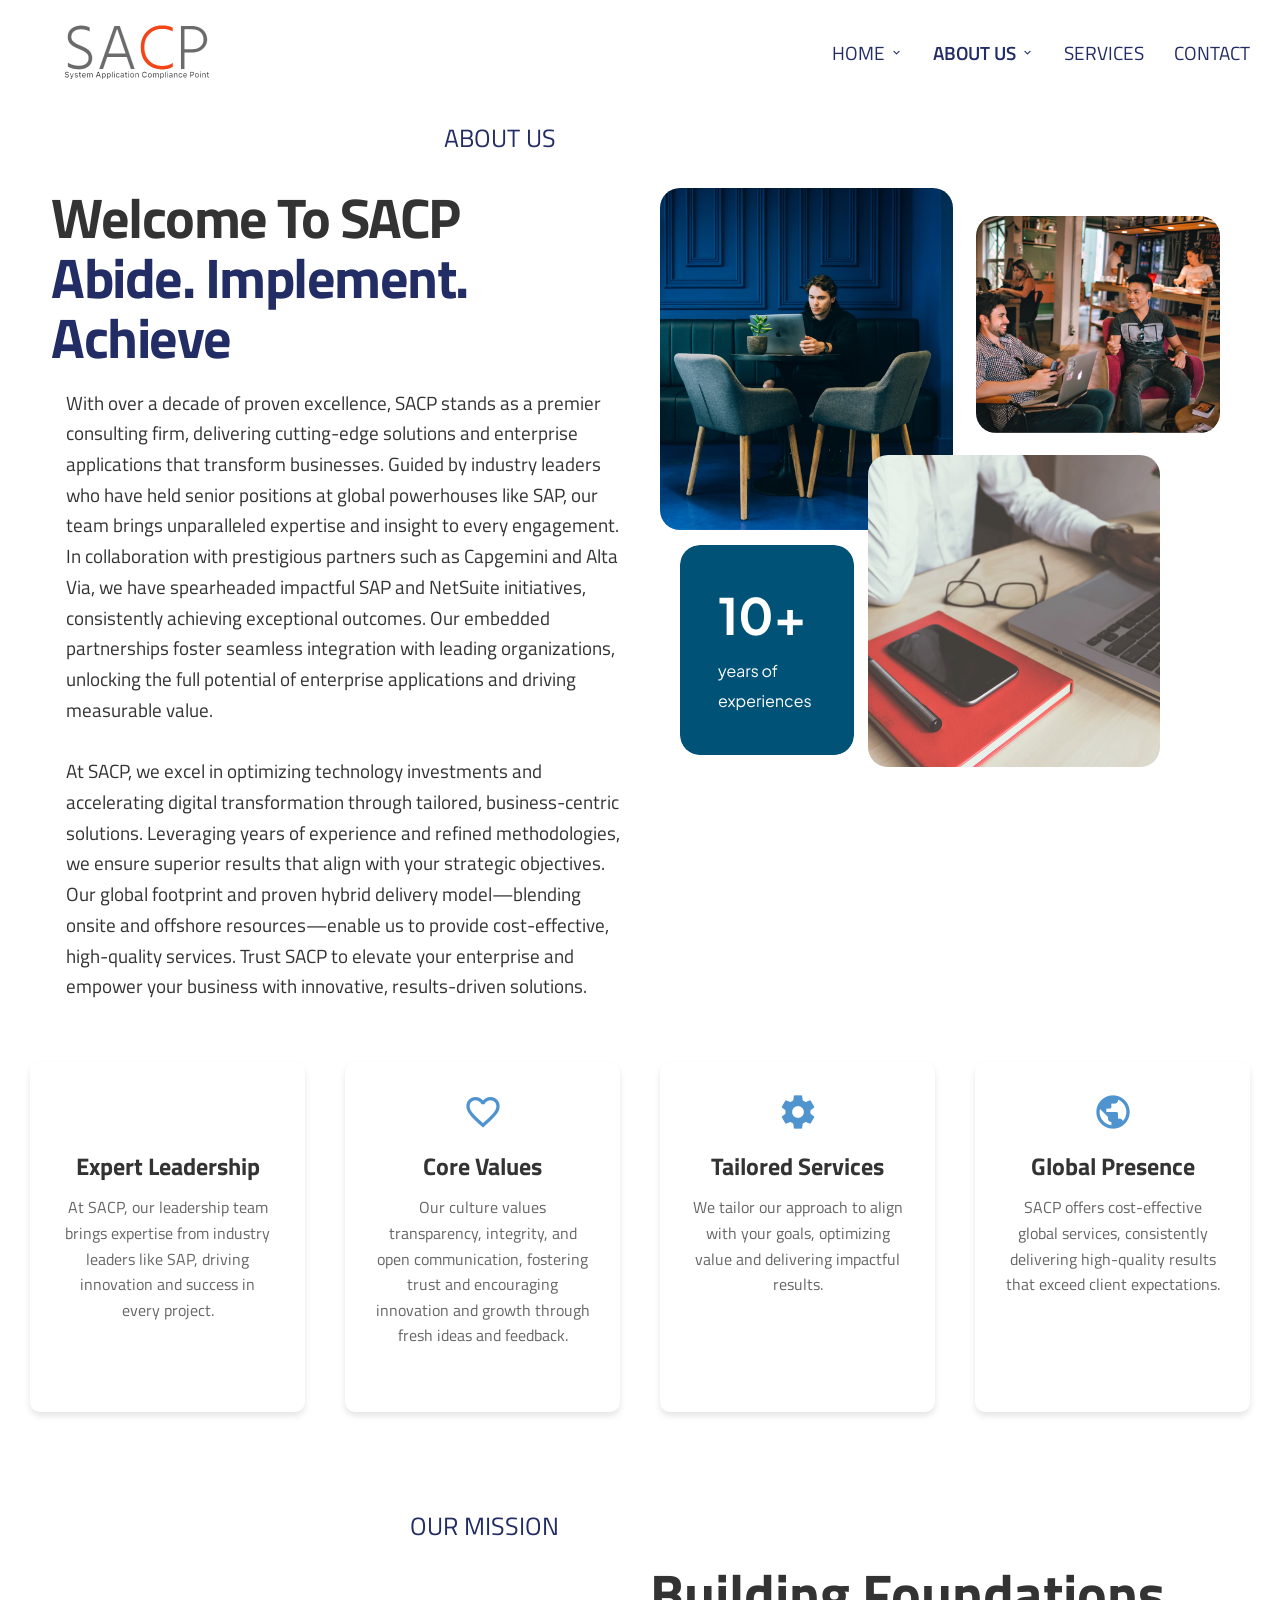
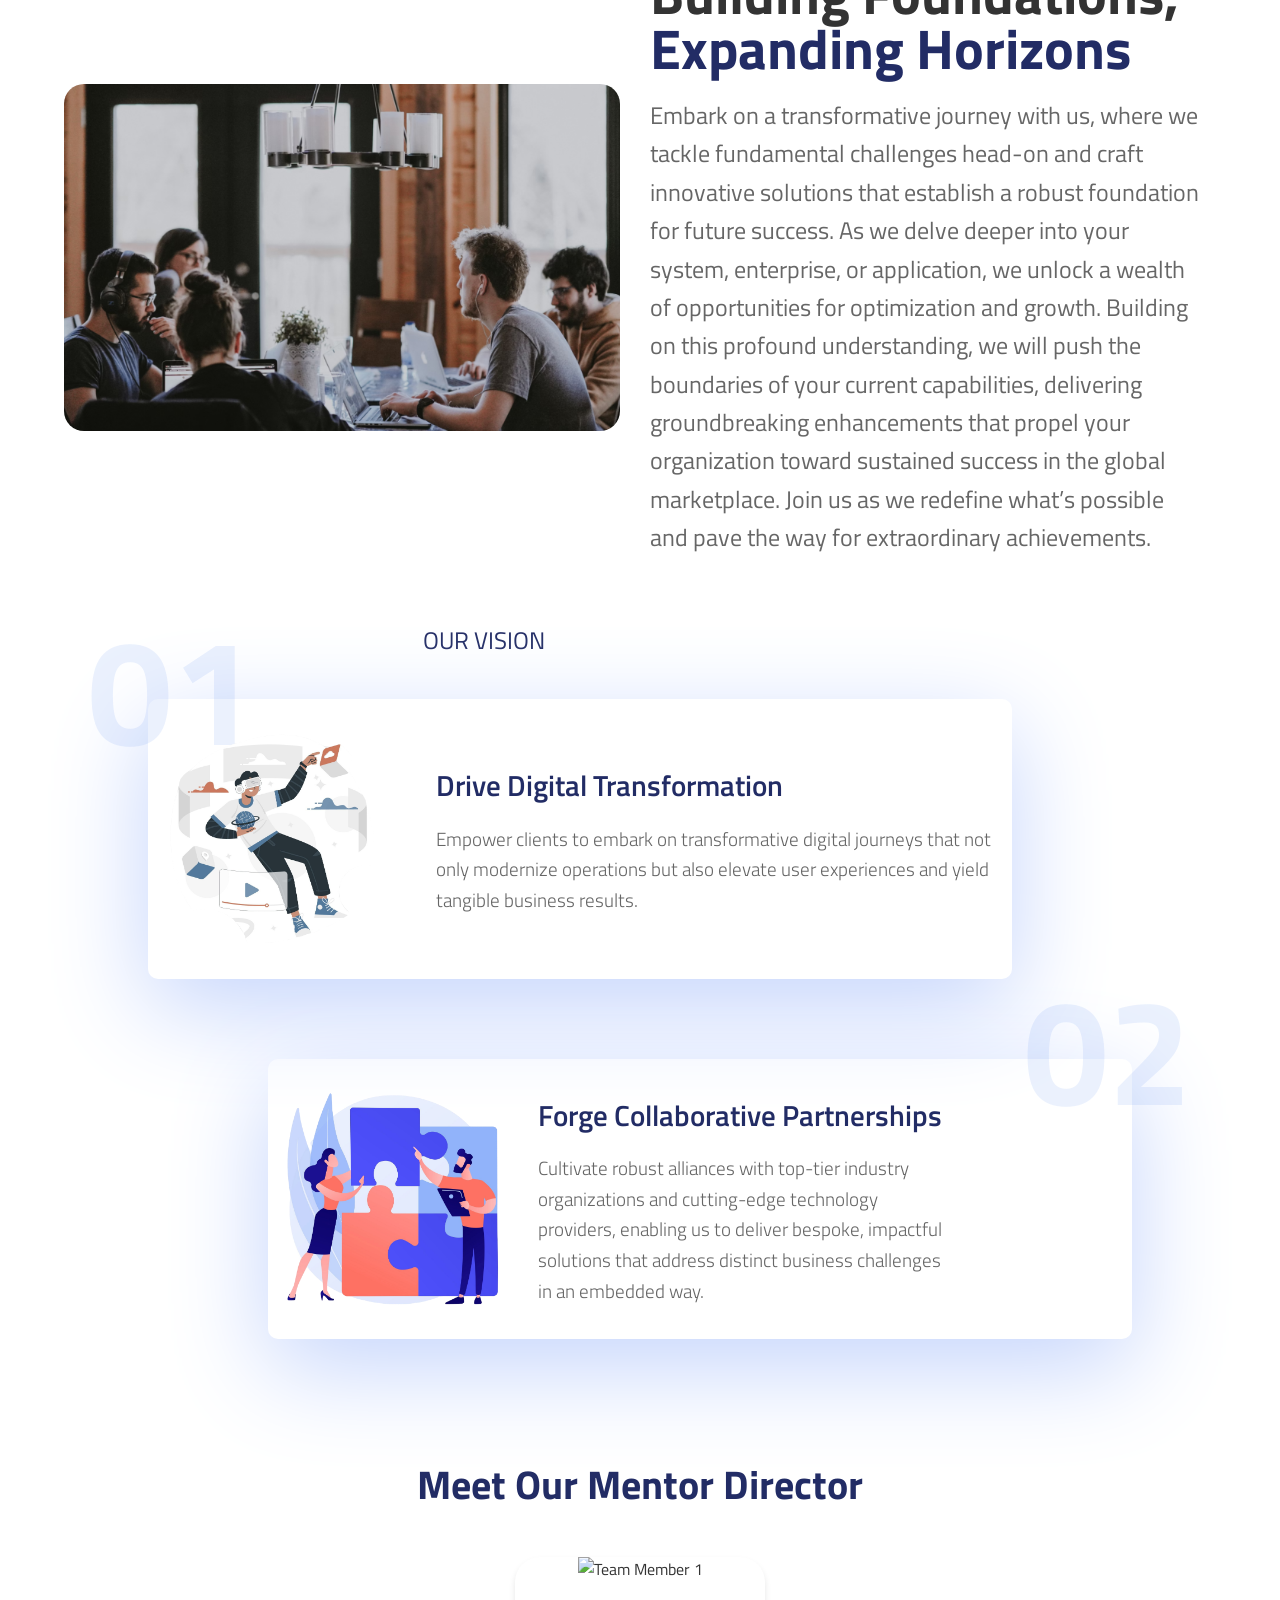
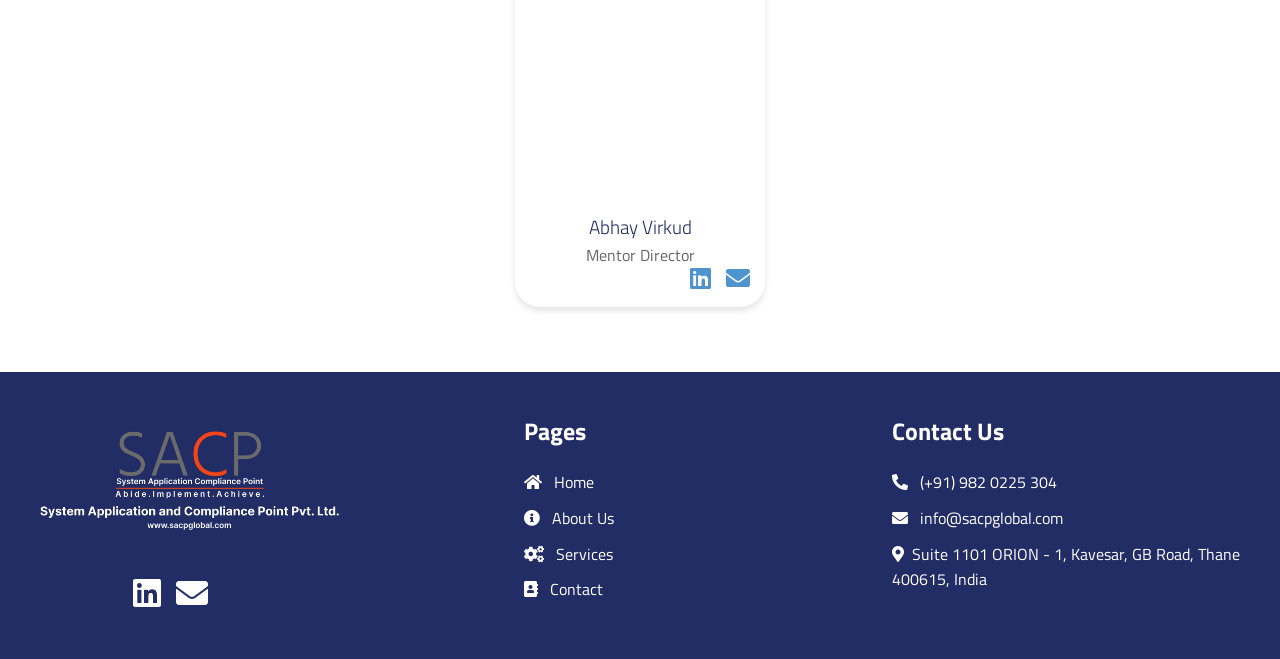
==== commit 07fae1eb: "Update layout and responsiveness of about us page" ====
--- a/Pages/AboutUsPage.html
+++ b/Pages/AboutUsPage.html
@@ -48,8 +48,84 @@
     
         </nav>
     </header>
-
-    <!-- About Us -->
+    <!-- About Us final -->
+    <div class="test">
+        <section class="about-us" id="about">
+            <h4>ABOUT US<i class="material-icons">arrow_outward</i></h4>
+            
+            <div class="container">
+                
+                <div class="text">
+                    <h1>Welcome To SACP</h1>
+                    <h1 class="about-us-subtext">Abide. Implement. Achieve</h1>
+                    <div class="two-columns">
+                        
+                        <div class="column">
+                            <p class="left">With over a decade of proven excellence, SACP stands as a premier consulting firm, delivering cutting-edge solutions and enterprise applications that transform businesses. Guided by industry leaders who have held senior positions at global powerhouses like SAP, our team brings unparalleled expertise and insight to every engagement.
+                                In collaboration with prestigious partners such as Capgemini and Alta Via, we have spearheaded impactful SAP and NetSuite initiatives, consistently achieving exceptional outcomes. Our embedded partnerships foster seamless integration with leading organizations, unlocking the full potential of enterprise applications and driving measurable value.</p>
+                                <p>‎ </p><p class="left">At SACP, we excel in optimizing technology investments and accelerating digital transformation through tailored, business-centric solutions. Leveraging years of experience and refined methodologies, we ensure superior results that align with your strategic objectives.
+                                    Our global footprint and proven hybrid delivery model—blending onsite and offshore resources—enable us to provide cost-effective, high-quality services. Trust SACP to elevate your enterprise and empower your business with innovative, results-driven solutions.</p>
+                            </div>
+
+                    </div>
+
+    
+                </div>
+                <div class="images">
+                    <img src="../Assests/topleft.png" alt="Image 1">
+                    <img src="../Assests/top-right.png" alt="Image 2">
+                    <img src="../Assests/bottom-left.png" alt="Image 3">
+                    <img src="../Assests/bottom-right.png" alt="Image 4">
+                </div>
+            </div>
+        </section>
+    </div>
+        <!-- Our Values Section -->
+        <section class="services" id="services">
+            <div class="service-row">
+                
+                <div class="service-card">
+                    <i class="material-icons">leaderboard</i>
+                    <h3><b>Expert Leadership</b></h3>
+                    <p>
+                        At SACP, our leadership team brings expertise from 
+                        industry leaders like SAP, driving innovation and success in every project.
+                    </p>
+                    
+                </div>
+                <div class="service-card">
+                    <i class="material-icons">favorite_border</i>
+                    <h3><b>Core Values</b></h3>
+                    <p>Our culture values transparency, integrity, and open communication, fostering
+                        trust and encouraging innovation and growth through fresh ideas and feedback.
+                    </p>
+                    
+                </div>
+                <div class="service-card">
+                    <i class="material-icons">settings</i>
+                    <h3><b>Tailored Services</b></h3>
+                    <p>
+                        We tailor our approach to align with your goals, 
+                        optimizing value and delivering impactful results.
+                    </p>
+                    
+                </div>
+                <div class="service-card">
+                    <i class="material-icons">public</i>
+                    <h3><b>Global Presence</b></h3>
+                    <p>
+                        SACP offers cost-effective global services, consistently delivering high-quality 
+                        results that exceed client expectations.</p>
+                    
+                </div>
+            </div>
+            <!-- <div class="service-row second-row">
+                
+
+
+            </div> -->
+        </section> 
+    <!--  OLD About Us
     <section class="about-us" id="about">
       <div class="container">
           <div class="image">
@@ -68,30 +144,32 @@
                 </p>
           </div>
       </div>
-    </section>
+    </section> -->
   
-    <!-- Our Mission -->
-    <section class="our-mission" id="mission">
-        <div class="container">
-            <div class="text">
-                <h2>OUR MISSION<i class="material-icons">arrow_outward</i></h2>
-                <h1><span class="mission-subtext">Building Foundations, </span>
-                    Expanding Horizons</h1>
-                <p class="intro">Embark on a transformative journey with us, where we tackle fundamental 
-                    challenges head-on and craft innovative solutions that establish a robust foundation 
-                    for future success. As we delve deeper into your system, enterprise, or application, 
-                    we unlock a wealth of opportunities for optimization and growth. 
-                    Building on this profound understanding, we will push the boundaries of your 
-                    current capabilities, delivering groundbreaking enhancements that propel your 
-                    organization toward sustained success in the global marketplace. Join us as we 
-                    redefine what’s possible and pave the way for extraordinary achievements.
-                </p>
-            </div>
-            <div class="image">
-                <img src="../Assests/Aboutus_second.png" alt="Image">
-            </div>
-        </div>
-    </section>
+<!-- Our Mission -->
+<section class="our-mission" id="mission">
+    <h2>OUR MISSION<i class="material-icons">arrow_outward</i></h2> <!-- Moved the h2 outside the .text container -->
+    <div class="container">
+        <div class="image">
+            <img src="../Assests/Aboutus_second.png" alt="Image">
+        </div>
+        <div class="text">
+            <h1><span class="mission-subtext">Building Foundations, </span>
+                Expanding Horizons</h1>
+            <p class="intro">Embark on a transformative journey with us, where we tackle fundamental 
+                challenges head-on and craft innovative solutions that establish a robust foundation 
+                for future success. As we delve deeper into your system, enterprise, or application, 
+                we unlock a wealth of opportunities for optimization and growth. 
+                Building on this profound understanding, we will push the boundaries of your 
+                current capabilities, delivering groundbreaking enhancements that propel your 
+                organization toward sustained success in the global marketplace. Join us as we 
+                redefine what’s possible and pave the way for extraordinary achievements.
+            </p>
+        </div>
+    </div>
+</section>
+
+
 
     <!-- Our Vision -->
     <section class="our-vision" id="vision">
@@ -156,69 +234,11 @@
         </div>
     </section>
     
-       
-      
-      
-      
-      
-      
-
-    <!-- Our Values Section -->
-
-  <!--  <section class="services" id="services">
-        <div class="service-row">
-            
-            <div class="service-card">
-                <i class="material-icons">leaderboard</i>
-                <h3><b>Expert Leadership</b></h3>
-                <p>At SACP, our leadership team comprises seasoned professionals with extensive 
-                    experience at industry giants like SAP. This unparalleled expertise empowers us 
-                    to drive innovation and ensure success in every project we undertake.
-                </p>
-                
-            </div>
-            <div class="service-card">
-                <i class="material-icons">favorite_border</i>
-                <h3><b>Core Values</b></h3>
-                <p>Our organizational culture thrives on transparency and integrity, fostering an 
-                    environment of trust and open communication in all our interactions. We embrace 
-                    fresh ideas and welcome constructive feedback, fueling a continuous cycle of innovation 
-                    and growth that propels us forward.
-                </p>
-                
-            </div>
-            <div class="service-card">
-                <i class="material-icons">autorenew</i>
-                <h3><b>Digital Transformation</b></h3>
-                <p>Our specialization lies in harnessing the power of existing technological investments. 
-                    We expertly guide our clients through the digital transformation journey, unlocking 
-                    optimized business performance and paving the way for future success.
-                </p>
-                
-            </div>
-        </div>
-        <div class="service-row second-row">
-            
-            <div class="service-card">
-                <i class="material-icons">settings</i>
-                <h3><b>Tailored Solutions</b></h3>
-                <p>Our business-driven approach ensures that we craft bespoke solutions tailored to each 
-                    client's distinct technology landscape. By aligning our strategies with your goals, 
-                    we maximize your return on investment and drive impactful results.
-                </p>
-                
-            </div>
-            <div class="service-card">
-                <i class="material-icons">public</i>
-                <h3><b>Global Presence</b></h3>
-                <p>With a robust global footprint and a suite of proven methodologies, SACP delivers 
-                    cost-effective services through a seamless blend of onsite and offshore resources. 
-                    This strategic approach guarantees we consistently meet the highest quality standards 
-                    while exceeding client expectations.</p>
-                
-            </div>
-        </div>
-    </section> -->
+    
+
+    
+    
+    
     <!-- Our Team Section -->
     <section class="our-team" id="team">
         <h2>Meet Our Mentor Director</h2>
--- a/Styles/AboutUsStyles.css
+++ b/Styles/AboutUsStyles.css
@@ -73,7 +73,7 @@
     background-color: #f1f1f1;
     min-width: 160px;
     box-shadow: 0px 8px 16px rgba(0, 0, 0, 0.2);
-    z-index: 1;
+    z-index: 100;
     opacity: 0;
     visibility: hidden;
     max-height: 0; /* Initially hidden */
@@ -203,141 +203,48 @@
 
 
 /* About Us Section with updated layout */
-.about-us{
-    background-color: var(--blue-light-bg);
-}
-.about-us .container {
-  display: flex;
-  justify-content: space-between;
-  align-items: center;
-  gap: 15px;
-  width:100%;
-  margin: 0 auto;
-  padding-top: 3%;
-  padding-right: 2%;
-  padding-left: 2%;  
-  padding-bottom: 3%;
-
-}
-
-.about-us .image {
-  flex: 0.8;
-  margin-left: 0px;
-}
-
-.about-us .image img {
-  width: 100%;
-  margin-top: 20px;
-  max-width: 650px;
-  border-radius: 20px;
-  height: auto;
-}
-
-.about-us .text {
-  flex: 1.2;
-  width:100%;
-  text-align: left;
-  padding-left: 1%;
-}
-
-.about-us h2 {
-  color: var(--blue-dark); /* Blue color for 'Welcome to SACP' */
-  font-size: 3.5rem;
-  margin-bottom: 0px;
-}
-
-.about-us .mission {
-  font-size: 1.8rem;
-  color:var(--off-black);;
-  font-weight: 600;
-  line-height: 1.2;
-  margin-top: -5px;  /* Remove any default margin */
-}
-
-.about-us .mission span {
-  margin-right: 5px;
-}
-
-.about-us .implement {
-  color: var(--blue-dark); /* Color for 'Implement' */
-}
-
-.about-us .intro, .about-us .details {
-  font-size: 1.5rem;
-  color: #666;
-  margin-top: 20px;
-}
-
-.about-us .intro {
-  font-weight: 400;
-}
-
-.about-us .details {
-  font-weight: 300;
-}
-
-/* Responsive adjustments */
-@media (max-width: 768px) {
-  .about-us .container {
-      flex-direction: column;
-      text-align: center;
-  }
-
-  .about-us .image {
-      margin-left: 0;
-  }
-
-  .about-us .image img {
-      max-width: 90%;
-  }
-
-  .about-us h2 {
-      font-size: 2rem;
-  }
-
-  .about-us .mission {
-      font-size: 1.5rem;
-  }
-
-  .about-us .intro, .about-us .details {
-      font-size: 1.1rem;
-  }
-}
+
 /* Our Mission Section with updated layout */
+.our-mission {
+    padding: 5% 5%;
+}
+
+.our-mission h2 {
+    color: var(--blue-dark); /* Blue color for 'Our Mission' */
+    font-size: 25px;
+    font-weight: 400;
+    margin-bottom: 20px;
+    text-align: center; /* Centers the h2 text */
+}
+
 .our-mission .container {
-display: flex;
-justify-content: space-between;
-align-items: center;
-gap: 30px;
-width:100%;
-margin: 0 auto;
-padding:5% 5% 5% 5%;
+    display: flex;
+    justify-content: space-between;
+    align-items: center;
+    gap: 30px;
+    width: 100%;
+    margin: 0 auto;
+    padding: 0;
 }
 
 .our-mission .text {
-flex: 1;
-text-align: left;
-padding-right: 10px;
+    flex: 1;
+    text-align: left;
+    padding-right: 10px;
 }
 
 .our-mission .image {
-flex: 1;
-margin-left: 0px;
+    flex: 1;
+    margin-left: 0px;
 }
 
 .our-mission .image img {
-width: 100%;
-max-width: 50vw;
-height: auto;
-border-radius: 20px;
-}
-
-.our-mission h2 {
-color:var(--blue-dark); /* Blue color for 'Our Mission' */
-font-size: 16px;
-font-weight: 600;
-margin-bottom: 0px;
-}
+    width: 100%;
+    max-width: 50vw;
+    height: auto;
+    border-radius: 20px;
+}
+
 .our-mission h1 {
     color: var(--blue-dark); /* Blue color for 'Our Mission' */
     font-size: 3.5rem;
@@ -347,66 +254,74 @@
 }
 
 .our-mission .mission-subtext {
-    color: var(--off-black); /* Blue color for 'Our Mission' */
+    color: var(--off-black); /* Color for 'mission subtext' */
 }
 
 .our-mission .mission {
-font-size: 1.8rem;
-font-weight: 600;
-line-height: 1.2;
-margin-top: -5px;
+    font-size: 1.8rem;
+    font-weight: 600;
+    line-height: 1.2;
+    margin-top: -5px;
 }
 
 .our-mission .mission span {
-margin-right: 5px;
+    margin-right: 5px;
 }
 
 .our-mission .implement {
-color: var(--blue-dark); /* Color for 'Implement' */
+    color: var(--blue-dark); /* Color for 'Implement' */
 }
 
 .our-mission .intro, .our-mission .details {
-font-size: 1.5rem;
-color: #666;
-margin-top: 20px;
+    font-size: 1.5rem;
+    color: #666;
+    margin-top: 20px;
 }
 
 .our-mission .intro {
-font-weight: 400;
+    font-weight: 400;
 }
 
 .our-mission .details {
-font-weight: 300;
+    font-weight: 300;
 }
 
 /* Responsive adjustments */
 @media (max-width: 768px) {
-.our-mission .container {
-    flex-direction: column;
-    text-align: center;
-}
-
-.our-mission .image {
-    margin-left: 0;
-}
-
-.our-mission .image img {
-    max-width: 90%;
-}
-
-.our-mission h2 {
-    font-size: 2rem;
-}
-
-.our-mission .mission {
-    font-size: 1.5rem;
-}
-
-.our-mission .intro, .our-mission .details {
-    font-size: 1.1rem;
-}
-}
-
+    .our-mission .container {
+        flex-direction: column;
+        text-align: center;
+    }
+
+    .our-mission .image {
+        order: -1; /* Moves the image above the text */
+        margin-left: 0;
+    }
+
+    .our-mission .image img {
+        max-width: 90%;
+    }
+
+    .our-mission h2 {
+        font-size: 2rem;
+    }
+    .our-mission h1 {
+        font-size: 2.5rem;
+        line-height:40px;
+    }
+
+    .our-mission .mission {
+        font-size: 1rem;
+    }
+
+    .our-mission .intro, .our-mission .details {
+        font-size: 1rem;
+    }
+}
+
+@media (max-width: 480px) {
+
+}
 /* Our Vision Section */
 .our-vision .container {
     display: flex;
@@ -648,22 +563,23 @@
 
 /* Our Values Section */
 .services {
-    padding: 50px 20px;
-    background-color: var(--blue-light-bg);
+    padding: 0px 20px;
+    background-color: #fff;
     text-align: center;
 }
 
 .service-row {
     display: flex;
+    flex-wrap: wrap;
     gap: 20px;
-    flex-wrap: wrap;
     margin-bottom: 20px;
-    justify-content: center; /* Centers the second row horizontally */
+    justify-content: center; /* Center the cards */
 }
 
 .service-card {
-    flex: 1;
-    width: 45%; /* Ensures 2 cards per row */
+    flex: 1 1 250px; /* Flexibly size the cards to a minimum width of 250px */
+    height: 350px;
+    overflow:hidden;
     margin: 10px;
     background-color: white;
     padding: 30px;
@@ -671,7 +587,7 @@
     box-shadow: 0 4px 6px rgba(0, 0, 0, 0.1);
     text-align: center;
     transition: transform 0.3s ease;
-    box-sizing: border-box; /* Ensure padding doesn't affect card width */
+    box-sizing: border-box;
 }
 
 .service-card i {
@@ -705,41 +621,39 @@
     color: #fff;
 }
 
-/* Responsive adjustments */
+/* Responsive adjustments for 1024px */
 @media (max-width: 1024px) {
     .service-card {
-        width: 45%; /* Ensure two cards per row */
-        padding: 20px; /* Slightly reduce padding for smaller screens */
-    }
-
-    .service-row {
-        justify-content: space-evenly; /* Adjust for smaller screens */
-    }
-}
-
+        flex: 1 1 calc(50% - 20px); /* Two cards per row */
+        padding: 20px; /* Slightly reduce padding */
+        height: fit-content;
+    }
+}
+
+/* Responsive adjustments for 768px */
 @media (max-width: 768px) {
     .service-card {
-        width: 45%; /* Two cards per row */
-        padding: 15px; /* Further reduce padding */
+        flex: 1 1 calc(50% - 20px); /* Two cards per row */
+        padding: 15px; /* Reduce padding for smaller devices */
     }
 
     .service-row {
-        flex-direction: row; /* Maintain row layout */
         justify-content: center; /* Center cards horizontally */
     }
 }
 
+/* Responsive adjustments for 480px */
 @media (max-width: 480px) {
     .service-card {
-        width: 45%; /* Two cards per row on very small screens */
+        flex: 1 1 calc(50% - 20px); /* Two cards per row on very small screens */
         padding: 10px; /* Reduce padding for very small screens */
     }
 
     .service-row {
-        flex-direction: row; /* Maintain row layout */
         justify-content: center; /* Center cards horizontally */
     }
 }
+
 
 /* Our Team Section */
 /* Our Team Section */
@@ -778,8 +692,8 @@
     box-shadow: 0 4px 6px rgba(0, 0, 0, 0.1);
     overflow: hidden;
     margin-bottom: 45px;
-    width: 350px; /* Card width */
-    height: 400px; /* Card height */
+    width: 250px; /* Card width */
+    height: 350px; /* Card height */
     text-align: center;
     display: flex;
     flex-direction: column;
@@ -791,7 +705,7 @@
 .team-card .image {
     width: 100%;
     height: 100%;
-    overflow: hidden;
+    max-height: 250px;
 }
 
 .team-card img {
@@ -858,13 +772,13 @@
 /* Adjust grid for smaller screens */
 @media (max-width: 1500px) {
     .team-container {
-        grid-template-columns: repeat(3, 1fr); /* 3 cards per row */
+        grid-template-columns: repeat(1, 1fr); /* 3 cards per row */
     }
 }
 
 @media (max-width: 1024px) {
     .team-container {
-        grid-template-columns: repeat(2, 1fr); /* 2 cards per row */
+        grid-template-columns: repeat(1, 1fr); /* 2 cards per row */
     }
 
     .team-card {
@@ -897,7 +811,7 @@
 
 @media (max-width: 768px) {
     .team-container {
-        grid-template-columns: repeat(2, 1fr); /* 4 cards per row on mobile */
+        grid-template-columns: repeat(1, 1fr); /* 4 cards per row on mobile */
         
     }
 
@@ -936,7 +850,7 @@
 
 @media (max-width: 480px) {
     .team-container {
-        grid-template-columns: repeat(2, 1fr); /* 4 cards per row for small phones */
+        grid-template-columns: repeat(1, 1fr); /* 4 cards per row for small phones */
     }
 
     .team-card {
@@ -945,25 +859,33 @@
     }
 
     .team-card h3 {
-        font-size: 0.9rem; /* Even smaller font size */
+        margin-top: -20px;
+        font-size: 1.8rem; /* Even smaller font size */
     }
 
     .team-card p {
-        font-size: 0.75rem; /* Even smaller font size */
+        font-size: 1rem; /* Even smaller font size */
+
     }
 
     .team-card img {
-        width: 80%; /* Further reduce image size */
-        height: 50%; /* Further reduce image height */
+        margin: unset;
+        margin-top: 30px;
+        width: 100%; /* Further reduce image size */
+        height: auto; /* Further reduce image height */
+        max-width: 200px;
+
     }
 
     .team-card .info {
-        margin-top: -50%;/* Further reduce padding */
+        margin-top: unset;/* Further reduce padding */
+
     }
 
     .team-card .social-links a {
+        margin-right: 10px;
         margin-top: 5%;
-        font-size: 1rem; /* Reduce icon size for smaller devices */
+        font-size: 2rem; /* Reduce icon size for smaller devices */
     }
 }
 
@@ -1112,3 +1034,317 @@
         display: none; /* Hide the middle and right sections */
     }
 }
+
+
+.test{
+    .about-us {
+        padding: 50px 20px;
+        padding-top: 10px;
+        padding-left: 4%;
+        text-align: center;
+        background-color: #fff;
+    }
+    .about-us  h4{
+        font-size: 25px;
+        font-weight: 400;
+        margin-bottom: 30px;
+        color: var(--blue-dark);
+       
+    }
+    
+    .about-us h2 {
+        font-size: 25px;
+        color: var(--blue-dark);
+        margin-bottom: 10px;
+        font-weight: lighter;
+    }
+    
+    .about-us h3 {
+        font-size: 1.8rem;
+        font-weight: 300;
+        margin-bottom: 0px;
+    }
+    
+    .about-us .container {
+        display: flex;
+        justify-content: space-between;
+        align-items: start;
+        gap: 0px;
+        flex-wrap: wrap; /* Allow wrapping on smaller screens */
+    }
+    
+    .about-us .images {
+        display: grid;
+        max-width: 600px;
+        grid-template-columns: repeat(2, 1fr); /* 2 equal-width columns */
+        grid-template-rows: auto;
+        gap: 15px;
+        position: relative;
+    }
+    
+    .about-us .images img {
+        width: 100%;
+        height: 100%;
+        object-fit: cover;
+        border-radius: 20px;
+        position: relative;
+    }
+    
+    .about-us .images img:nth-child(2) {
+        margin-top: 28px;
+        margin-left: 8px;
+        max-width: 244px;
+        max-height: 217px;
+    }
+    
+    .about-us .images img:nth-child(3) {
+        margin-left: 20px;
+        max-width: 174px;
+        max-height: 210px;
+    }
+    
+    .about-us .images img:nth-child(1) {
+        max-width: 312px;
+        z-index: 2;
+    }
+    
+    .about-us .images img:nth-child(4) {
+        max-width: 312px;
+        height: 312px;
+        margin-top: -90px;
+        margin-left: -100px;
+        z-index: 3;
+    }
+    
+    .about-us .text {
+        margin-right: 50px;
+        margin-top: 0px;
+        margin-left: 0px;
+        flex: 1;
+        text-align: left;
+    
+    
+    }
+
+    
+    .about-us .text h5{
+        font-size:1.2rem;
+       
+    }
+    
+    .about-us .text .column i{
+        font-size: 1rem; /* Adjust the size of the icon */
+        color: var(--blue-dark); /* Dark blue color */
+        vertical-align: middle; /* Align the icon with the text */
+        vertical-align:-1.5px;
+        fill: var(--blue-dark);
+    }
+    
+    .about-us .text h1{
+        font-weight: 700;
+        font-size: 56px;
+        letter-spacing: -1.5px;
+        line-height: 60px;
+    }
+    .about-us .text .about-us-subtext{
+        color:var(--blue-dark);
+    }
+    
+    .two-columns {
+        display: flex;
+        width: 100%;
+        justify-content: space-between;
+        gap: 20px; /* Adjusts the gap between the paragraphs */
+        margin-top: 20px;
+        margin-left: 15px;
+    }
+    
+    .two-columns p {
+        flex: 1;
+        text-align: left;
+        font-size: 1.2rem;
+        color: #333;
+    }
+    
+    .left {
+        text-align: left;
+    }
+    
+    .right {
+        text-align: right;
+    }
+    
+    .learn-more-button {
+        display: inline-block;
+        margin-left: 2%;
+        margin-top: 30px;
+        padding: 12px 30px;
+        background-color: var(--blue-dark); /* Adjust based on your color scheme */
+        color: white;
+        font-size: 1.2rem;
+        font-weight: 600;
+        border-radius: 30px;
+        text-decoration: none;
+        transition: transform 0.5s ease, background-color 0.3s ease;
+    }
+    
+    .learn-more-button:hover {
+        text-decoration: underline;
+        
+    }
+    
+    /* Responsive adjustments */
+    /* Responsive adjustments for devices with max-width 768px */
+    @media screen and (max-width: 1200px){
+        
+    }
+    @media screen and (max-width: 768px) {
+        .about-us {
+            padding-left: 5%;
+            padding: 30px 20px;
+        }
+    
+        .about-us h2 {
+            font-size: 1.5rem;
+        }
+    
+        .about-us h3 {
+            font-size: 1.2rem;
+        }
+    
+        .about-us .container {
+            display: flex;
+            flex-direction: column;
+            align-items: center; /* Center all content */
+            text-align: center;
+        }
+    
+        .about-us .images {
+            order: 1; /* Images appear first */
+            grid-template-columns: 1fr; /* Stack images vertically */
+            gap: 10px;
+            max-width: 80%; /* Limit image width */
+        }
+    
+        .about-us .images img {
+            max-width: 100%; /* Full-width images */
+            margin: 0 auto;
+        }
+    
+        /* Hide second and fourth images on small screens */
+        .about-us .images img:nth-child(2),
+        .about-us .images img:nth-child(4) {
+            display: none;
+        }
+        .about-us .text h4 {
+            order: 3;
+            margin: unset;
+            font-size: px;
+            margin-top: unset;
+        }
+        .about-us .text {
+            order: 2; /* Text appears second */
+            margin: 0 auto; /* Center the text container */
+            padding: 15px;
+            text-align: center; /* Center text horizontally */
+        }
+    
+      
+    
+        .about-us .text h5 {
+            font-size: 1rem;
+        }
+        .two-columns{
+            margin-left: unset;
+            padding: unset;
+            text-align: left;
+        }
+        .two-columns p {
+            font-size: 1rem;
+        }
+    
+        .about-us .text h1 {
+            font-size: 40px;
+            line-height: 45px;
+        }
+    
+        .learn-more-button {
+            font-size: 1rem;
+            padding: 10px 20px;
+        }
+    }
+    
+    /* Responsive adjustments for devices with max-width 480px */
+    @media screen and (max-width: 480px) {
+        .about-us {
+            padding: 30px 15px;
+        }
+    
+        .about-us h2 {
+            font-size: 1rem;
+        }
+    
+        .about-us h3 {
+            font-size: 1rem;
+        }
+    
+        .about-us .container {
+            flex-direction: column;
+            align-items: center; /* Center all content */
+            text-align: center;
+        }
+    
+        .about-us .images {
+            order: 1; /* Images appear first */
+            grid-template-columns: 1fr;
+            max-width: 200px;
+            padding-bottom: 0px;
+        }
+    
+        /* Hide all images except the first on very small screens */
+        .about-us .images img:nth-child(2),
+        .about-us .images img:nth-child(3),
+        .about-us .images img:nth-child(4) {
+            display: none;
+        }
+    
+        .about-us .images img:nth-child(1) {
+            max-width: 100%;
+            margin-top: 0;
+        }
+    
+        .about-us .text {
+            order: 2; /* Text appears second */
+            margin: 0 auto; /* Center the text container */
+            padding: 15px;
+            padding-top: 0px;
+            text-align: center; /* Center text horizontally */
+        }
+    
+        .about-us .text h4 {
+            margin-top: unset;
+            font-size: 16px;
+            margin-left: unset;
+        }
+    
+        .about-us .text h5 {
+            font-size: 0.7rem;
+        }
+    
+        .two-columns p {
+            font-size: 0.7rem;
+        }
+    
+        .about-us .text h1 {
+            font-size: 30px;
+            line-height: 35px;
+        }
+    
+        .learn-more-button {
+            font-size: 0.7rem;
+            padding: 10px 10px;
+        }
+    }
+    
+    
+}
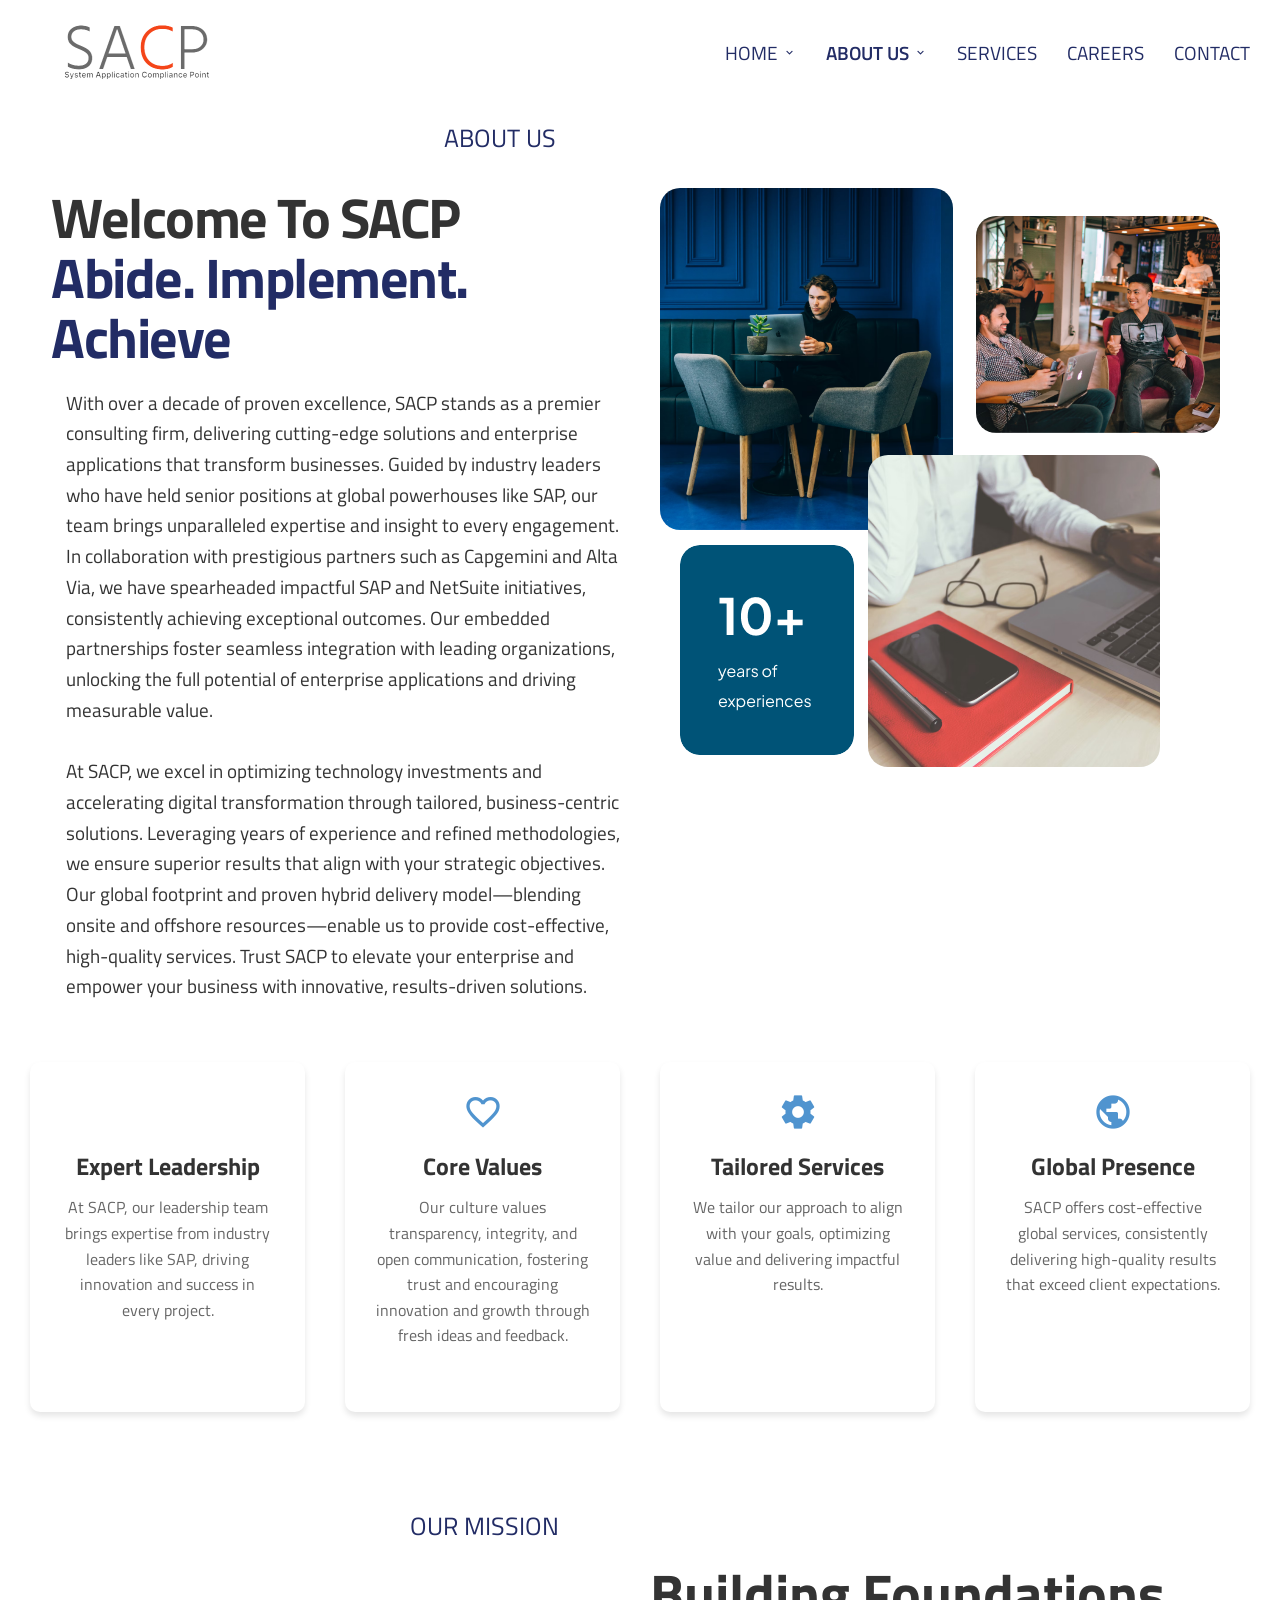
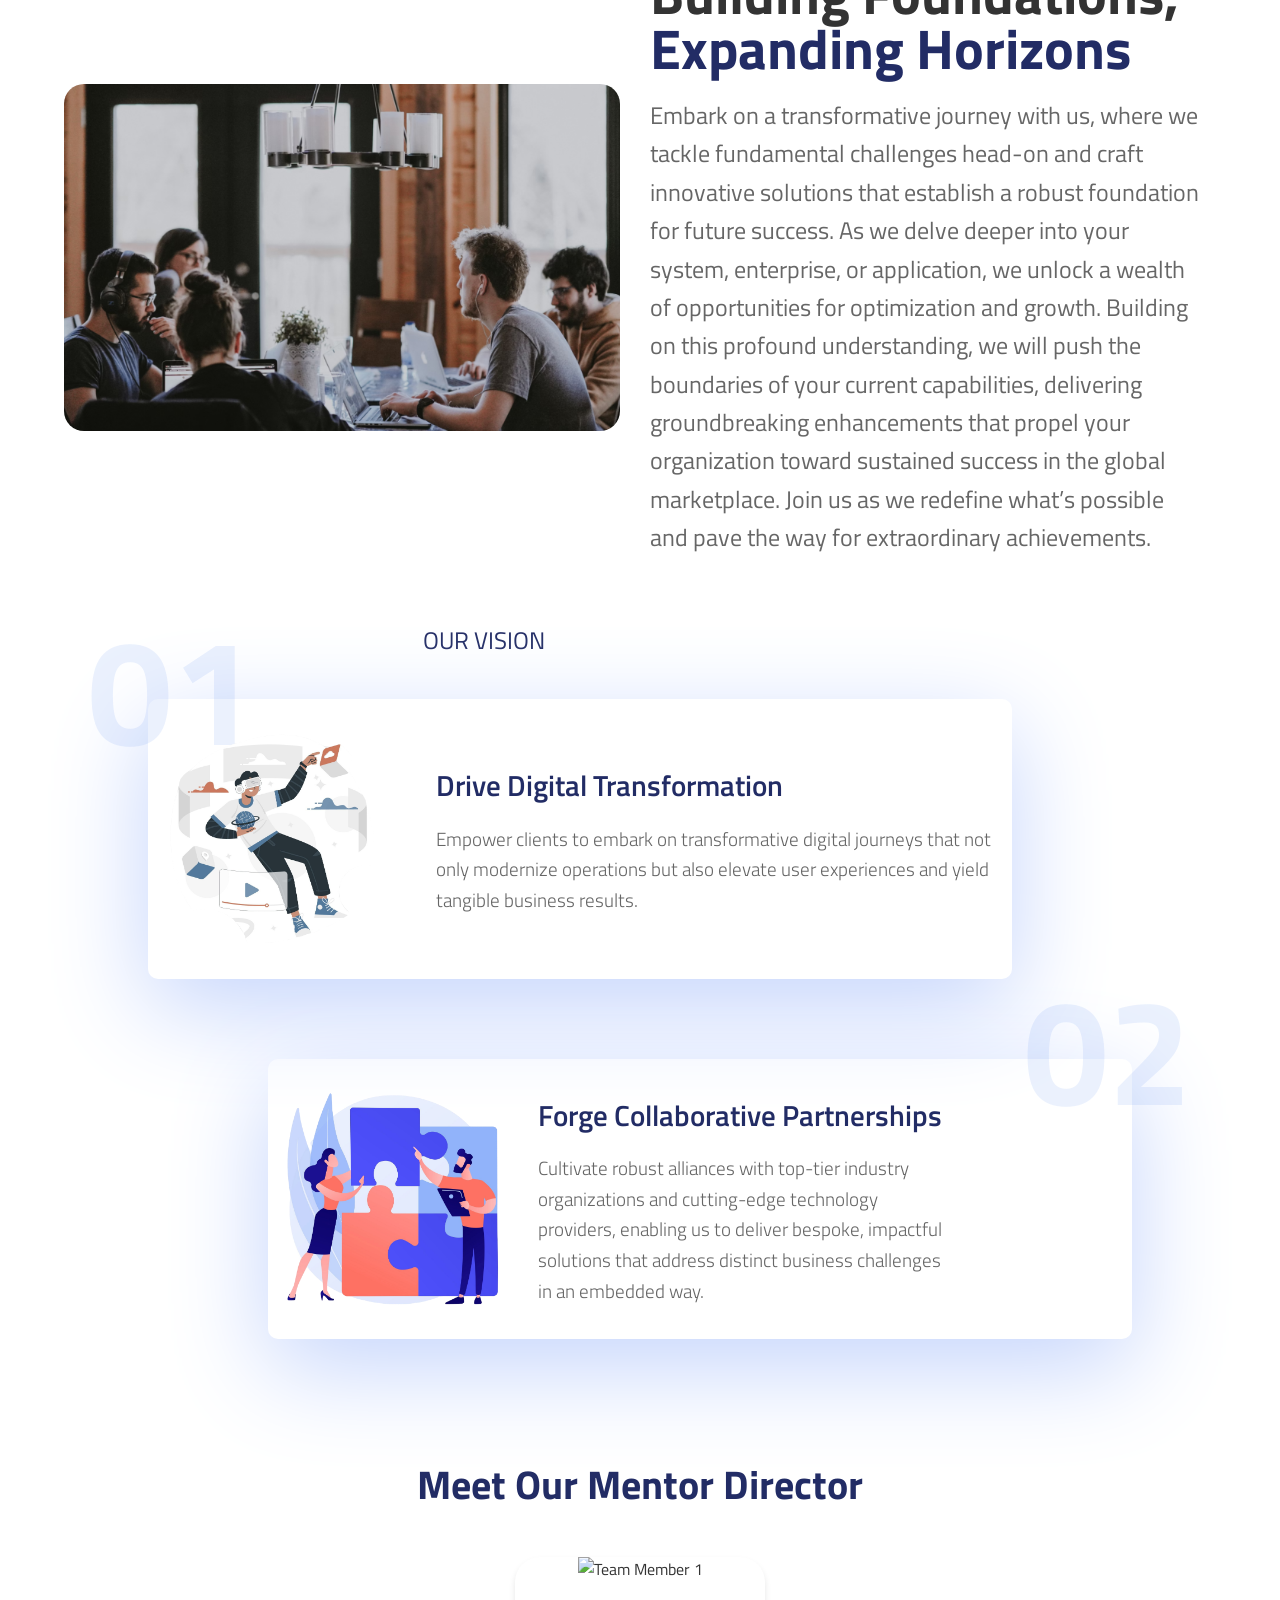
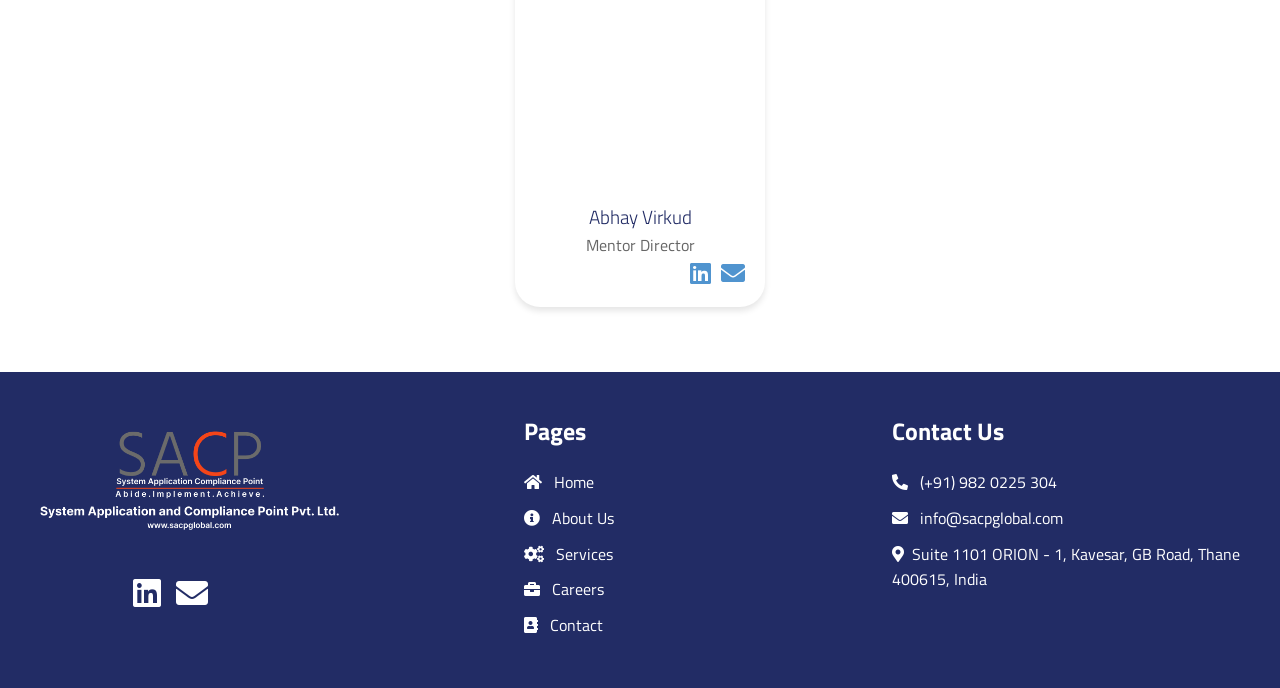
==== commit 5d24a7a4: "Increased readability of all code pages ,created added careers page across all pages" ====
--- a/Pages/AboutUsPage.html
+++ b/Pages/AboutUsPage.html
@@ -1,5 +1,6 @@
 <!DOCTYPE html>
 <html lang="en">
+
 <head>
     <meta charset="UTF-8">
     <meta name="viewport" content="width=device-width, initial-scale=1.0">
@@ -11,25 +12,28 @@
     <link href="https://cdnjs.cloudflare.com/ajax/libs/font-awesome/5.15.4/css/all.min.css" rel="stylesheet">
 
 </head>
+
 <body>
-    <!-- Header -->
-    <header class="header" id="header">
-        <div class="logo">
-            <img src="../Assests/sacp6Copy.png" alt="SACP Logo">
-        </div>
-        <nav class="nav">
-    
-            <div class="dropdown">
-                <a href="../Pages/HomePage.html" >Home <i class="material-icons">expand_more</i></a>
-                <div class="dropdown-content">
-                    <a href="../Pages/HomePage.html#about">About</a>
-                    <a href="../Pages/HomePage.html#services">Services</a>
-                    <a href="../Pages/HomePage.html#contact">Contact</a>
-                </div>
-            </div>
-    
+    <!-- Header Section ------------------------------------------------------- -->
+    <div class="header-section">
+        <header class="header" id="header">
+            <div class="logo">
+                <img src="../Assests/sacp6Copy.png" alt="SACP Logo">
+            </div>
+            <nav class="nav">
+
                 <div class="dropdown">
-                    <a href="../Pages/AboutUsPage.html" class="home-link">About Us <i class="material-icons">expand_more</i></a>
+                    <a href="../Pages/HomePage.html">Home <i class="material-icons">expand_more</i></a>
+                    <div class="dropdown-content">
+                        <a href="../Pages/HomePage.html#about">About</a>
+                        <a href="../Pages/HomePage.html#services">Services</a>
+                        <a href="../Pages/HomePage.html#contact">Contact</a>
+                    </div>
+                </div>
+
+                <div class="dropdown">
+                    <a href="../Pages/AboutUsPage.html" class="home-link">About Us <i
+                            class="material-icons">expand_more</i></a>
                     <div class="dropdown-content">
                         <a href="../Pages/AboutUsPage.html#about">About Us</a>
                         <a href="../Pages/AboutUsPage.html#mission">Our Mission</a>
@@ -42,34 +46,55 @@
                     <div class="dropdown-content">
                     </div>
                 </div>
-            <div class="dropdown">
-                <a href="../Pages/ContactUsPage.html">Contact</a>
-            </div>
-    
-        </nav>
-    </header>
-    <!-- About Us final -->
-    <div class="test">
+                <div class="dropdown">
+                    <a href="../Pages/CareersPage.html">Careers</a>
+                </div>
+                <div class="dropdown">
+                    <a href="../Pages/ContactUsPage.html">Contact</a>
+                </div>
+
+
+            </nav>
+        </header>
+    </div>
+
+    <!-- About Us Section ------------------------------------------------------- -->
+    <div class="about-us-section">
         <section class="about-us" id="about">
             <h4>ABOUT US<i class="material-icons">arrow_outward</i></h4>
-            
+
             <div class="container">
-                
+
                 <div class="text">
                     <h1>Welcome To SACP</h1>
                     <h1 class="about-us-subtext">Abide. Implement. Achieve</h1>
                     <div class="two-columns">
-                        
+
                         <div class="column">
-                            <p class="left">With over a decade of proven excellence, SACP stands as a premier consulting firm, delivering cutting-edge solutions and enterprise applications that transform businesses. Guided by industry leaders who have held senior positions at global powerhouses like SAP, our team brings unparalleled expertise and insight to every engagement.
-                                In collaboration with prestigious partners such as Capgemini and Alta Via, we have spearheaded impactful SAP and NetSuite initiatives, consistently achieving exceptional outcomes. Our embedded partnerships foster seamless integration with leading organizations, unlocking the full potential of enterprise applications and driving measurable value.</p>
-                                <p>‎ </p><p class="left">At SACP, we excel in optimizing technology investments and accelerating digital transformation through tailored, business-centric solutions. Leveraging years of experience and refined methodologies, we ensure superior results that align with your strategic objectives.
-                                    Our global footprint and proven hybrid delivery model—blending onsite and offshore resources—enable us to provide cost-effective, high-quality services. Trust SACP to elevate your enterprise and empower your business with innovative, results-driven solutions.</p>
-                            </div>
-
-                    </div>
-
-    
+                            <p class="left">With over a decade of proven excellence, SACP stands as a premier consulting
+                                firm, delivering cutting-edge solutions and enterprise applications that transform
+                                businesses. Guided by industry leaders who have held senior positions at global
+                                powerhouses like SAP, our team brings unparalleled expertise and insight to every
+                                engagement.
+                                In collaboration with prestigious partners such as Capgemini and Alta Via, we have
+                                spearheaded impactful SAP and NetSuite initiatives, consistently achieving exceptional
+                                outcomes. Our embedded partnerships foster seamless integration with leading
+                                organizations, unlocking the full potential of enterprise applications and driving
+                                measurable value.</p>
+                            <p>‎ </p>
+                            <p class="left">At SACP, we excel in optimizing technology investments and accelerating
+                                digital transformation through tailored, business-centric solutions. Leveraging years of
+                                experience and refined methodologies, we ensure superior results that align with your
+                                strategic objectives.
+                                Our global footprint and proven hybrid delivery model—blending onsite and offshore
+                                resources—enable us to provide cost-effective, high-quality services. Trust SACP to
+                                elevate your enterprise and empower your business with innovative, results-driven
+                                solutions.</p>
+                        </div>
+
+                    </div>
+
+
                 </div>
                 <div class="images">
                     <img src="../Assests/topleft.png" alt="Image 1">
@@ -80,18 +105,20 @@
             </div>
         </section>
     </div>
-        <!-- Our Values Section -->
+
+    <!-- Our Values Section ------------------------------------------------------- -->
+    <div class="our-values-section">
         <section class="services" id="services">
             <div class="service-row">
-                
+
                 <div class="service-card">
                     <i class="material-icons">leaderboard</i>
                     <h3><b>Expert Leadership</b></h3>
                     <p>
-                        At SACP, our leadership team brings expertise from 
+                        At SACP, our leadership team brings expertise from
                         industry leaders like SAP, driving innovation and success in every project.
                     </p>
-                    
+
                 </div>
                 <div class="service-card">
                     <i class="material-icons">favorite_border</i>
@@ -99,24 +126,24 @@
                     <p>Our culture values transparency, integrity, and open communication, fostering
                         trust and encouraging innovation and growth through fresh ideas and feedback.
                     </p>
-                    
+
                 </div>
                 <div class="service-card">
                     <i class="material-icons">settings</i>
                     <h3><b>Tailored Services</b></h3>
                     <p>
-                        We tailor our approach to align with your goals, 
+                        We tailor our approach to align with your goals,
                         optimizing value and delivering impactful results.
                     </p>
-                    
+
                 </div>
                 <div class="service-card">
                     <i class="material-icons">public</i>
                     <h3><b>Global Presence</b></h3>
                     <p>
-                        SACP offers cost-effective global services, consistently delivering high-quality 
+                        SACP offers cost-effective global services, consistently delivering high-quality
                         results that exceed client expectations.</p>
-                    
+
                 </div>
             </div>
             <!-- <div class="service-row second-row">
@@ -124,122 +151,103 @@
 
 
             </div> -->
-        </section> 
-    <!--  OLD About Us
-    <section class="about-us" id="about">
-      <div class="container">
-          <div class="image">
-              <img src="../Assests/Aboutus_first.png" alt="Image">
-          </div>
-          <div class="text">
-              <h2>Welcome to SACP</h2>
-              <p class="mission">
-                  <span>Abide.</span> <span class="implement">Implement.</span> <span>Achieve.</span>
-              </p>
-              <p class="intro">With over a decade of proven excellence, SACP stands as a premier consulting firm, delivering cutting-edge solutions and enterprise applications that transform businesses. Guided by industry leaders who have held senior positions at global powerhouses like SAP, our team brings unparalleled expertise and insight to every engagement.
-                In collaboration with prestigious partners such as Capgemini and Alta Via, we have spearheaded impactful SAP and NetSuite initiatives, consistently achieving exceptional outcomes. Our embedded partnerships foster seamless integration with leading organizations, unlocking the full potential of enterprise applications and driving measurable value.
-                </p>
-              <p class="details">At SACP, we excel in optimizing technology investments and accelerating digital transformation through tailored, business-centric solutions. Leveraging years of experience and refined methodologies, we ensure superior results that align with your strategic objectives.
-                Our global footprint and proven hybrid delivery model—blending onsite and offshore resources—enable us to provide cost-effective, high-quality services. Trust SACP to elevate your enterprise and empower your business with innovative, results-driven solutions.
-                </p>
-          </div>
-      </div>
-    </section> -->
-  
-<!-- Our Mission -->
-<section class="our-mission" id="mission">
-    <h2>OUR MISSION<i class="material-icons">arrow_outward</i></h2> <!-- Moved the h2 outside the .text container -->
-    <div class="container">
-        <div class="image">
-            <img src="../Assests/Aboutus_second.png" alt="Image">
-        </div>
-        <div class="text">
-            <h1><span class="mission-subtext">Building Foundations, </span>
-                Expanding Horizons</h1>
-            <p class="intro">Embark on a transformative journey with us, where we tackle fundamental 
-                challenges head-on and craft innovative solutions that establish a robust foundation 
-                for future success. As we delve deeper into your system, enterprise, or application, 
-                we unlock a wealth of opportunities for optimization and growth. 
-                Building on this profound understanding, we will push the boundaries of your 
-                current capabilities, delivering groundbreaking enhancements that propel your 
-                organization toward sustained success in the global marketplace. Join us as we 
-                redefine what’s possible and pave the way for extraordinary achievements.
-            </p>
-        </div>
-    </div>
-</section>
-
-
-
-    <!-- Our Vision -->
-    <section class="our-vision" id="vision">
-        <div class="container">
-            <div class="text">
-                <h2>OUR VISION<i class="material-icons">arrow_outward</i></h2>
-            </div>
-            <div class="vision-cards">
-                <div class="card">
-                    <span class="card-number">01</span>
-                    <div class="card-image">
-                        <img src="../Assests/vision_first.png" alt="Card 1 Image">
-                    </div>
-                    <div class="card-content">
-                        <h3>Drive Digital Transformation</h3>
-                        <p>Empower clients to embark on transformative digital journeys that not only 
-                            modernize operations but also elevate user experiences and yield tangible 
-                            business results.
-                        </p>
-                    </div>
-                </div>
-                <div class="card">
-                    
-                    <div class="card-image">
-                        <img src="../Assests/vision_second.png" alt="Card 2 Image">
-                    </div>
-                    <div class="card-content">
-                        <h3>Forge Collaborative Partnerships</h3>
-                        <p>Cultivate robust alliances with top-tier industry organizations and cutting-edge 
-                            technology providers, enabling us to deliver bespoke, impactful solutions that 
-                            address distinct business challenges in an embedded way.
-                        </p>
-                    </div>
-                    <span class="card-number">02</span>
-                </div>
-                <!-- <div class="card">
-                    <span class="card-number">03</span>
-                    <div class="card-image">
-                        <img src="../Assests/vision_third.png" alt="Card 3 Image">
-                    </div>
-                    <div class="card-content">
-                        <h3>Deliver Excellence Consistently</h3>
-                        <p>Commit to a culture of excellence by prioritizing quality, agility, and 
-                            customer satisfaction. We continuously refine our methodologies and expand 
-                            our capabilities to ensure that we exceed your expectations at every turn.</p>
-                    </div>
-                </div> -->
-                <!-- <div class="card">
-                    
-                    <div class="card-image">
-                        <img src="../Assests/vision_fourth.png" alt="Card 4 Image">
-                    </div>
-                    <div class="card-content">
-                        <h3>Priotize Customer satisfaction</h3>
-                        <p >Focus on understanding and anticipating customer needs to deliver personalized 
-                            solutions and exceed expectations.
-                        </p>
-                    </div>
-                    <span class="card-number">04</span>
-                </div> -->
-            </div>
-        </div>
-    </section>
+        </section>
+    </div>
+
+    <!-- Our Mission Section ------------------------------------------------------- -->
+    <div class="our-mission-section">
+        <section class="our-mission" id="mission">
+            <h2>OUR MISSION<i class="material-icons">arrow_outward</i></h2>
+            <!-- Moved the h2 outside the .text container -->
+            <div class="container">
+                <div class="image">
+                    <img src="../Assests/Aboutus_second.png" alt="Image">
+                </div>
+                <div class="text">
+                    <h1><span class="mission-subtext">Building Foundations, </span>
+                        Expanding Horizons</h1>
+                    <p class="intro">Embark on a transformative journey with us, where we tackle fundamental
+                        challenges head-on and craft innovative solutions that establish a robust foundation
+                        for future success. As we delve deeper into your system, enterprise, or application,
+                        we unlock a wealth of opportunities for optimization and growth.
+                        Building on this profound understanding, we will push the boundaries of your
+                        current capabilities, delivering groundbreaking enhancements that propel your
+                        organization toward sustained success in the global marketplace. Join us as we
+                        redefine what’s possible and pave the way for extraordinary achievements.
+                    </p>
+                </div>
+            </div>
+        </section>
+    </div>
+
+    <!-- Our Vision Section ------------------------------------------------------- -->
+     <div class="our-vision-section">
+        <section class="our-vision" id="vision">
+            <div class="container">
+                <div class="text">
+                    <h2>OUR VISION<i class="material-icons">arrow_outward</i></h2>
+                </div>
+                <div class="vision-cards">
+                    <div class="card">
+                        <span class="card-number">01</span>
+                        <div class="card-image">
+                            <img src="../Assests/vision_first.png" alt="Card 1 Image">
+                        </div>
+                        <div class="card-content">
+                            <h3>Drive Digital Transformation</h3>
+                            <p>Empower clients to embark on transformative digital journeys that not only
+                                modernize operations but also elevate user experiences and yield tangible
+                                business results.
+                            </p>
+                        </div>
+                    </div>
+                    <div class="card">
     
-    
-
-    
-    
-    
+                        <div class="card-image">
+                            <img src="../Assests/vision_second.png" alt="Card 2 Image">
+                        </div>
+                        <div class="card-content">
+                            <h3>Forge Collaborative Partnerships</h3>
+                            <p>Cultivate robust alliances with top-tier industry organizations and cutting-edge
+                                technology providers, enabling us to deliver bespoke, impactful solutions that
+                                address distinct business challenges in an embedded way.
+                            </p>
+                        </div>
+                        <span class="card-number">02</span>
+                    </div>
+                    <!-- <div class="card">
+                        <span class="card-number">03</span>
+                        <div class="card-image">
+                            <img src="../Assests/vision_third.png" alt="Card 3 Image">
+                        </div>
+                        <div class="card-content">
+                            <h3>Deliver Excellence Consistently</h3>
+                            <p>Commit to a culture of excellence by prioritizing quality, agility, and 
+                                customer satisfaction. We continuously refine our methodologies and expand 
+                                our capabilities to ensure that we exceed your expectations at every turn.</p>
+                        </div>
+                    </div> -->
+                    <!-- <div class="card">
+                        
+                        <div class="card-image">
+                            <img src="../Assests/vision_fourth.png" alt="Card 4 Image">
+                        </div>
+                        <div class="card-content">
+                            <h3>Priotize Customer satisfaction</h3>
+                            <p >Focus on understanding and anticipating customer needs to deliver personalized 
+                                solutions and exceed expectations.
+                            </p>
+                        </div>
+                        <span class="card-number">04</span>
+                    </div> -->
+                </div>
+            </div>
+        </section>
+     </div>
+
+
     <!-- Our Team Section -->
+    <div class="our-team-section">
     <section class="our-team" id="team">
         <h2>Meet Our Mentor Director</h2>
         <h3></h3>
@@ -247,18 +255,19 @@
             <!-- Team Member 1 -->
             <div class="team-card">
                 <div class="image">
-                    <img src="../Assests/Profile1.png" alt ="Team Member 1">
+                    <img src="../Assests/Profile1.png" alt="Team Member 1">
                 </div>
                 <div class="info">
                     <h3>Abhay Virkud</h3>
                     <p>Mentor Director</p>
                     <div class="social-links">
-                        <a href="https://www.linkedin.com/in/abhay-virkud-986402341/" target="_blank"><i class="fab fa-linkedin"></i></a>
+                        <a href="https://www.linkedin.com/in/abhay-virkud-986402341/" target="_blank"><i
+                                class="fab fa-linkedin"></i></a>
                         <a href="mailto:abhay.virkud@sacpglobal.com" target="_blank"><i class="fas fa-envelope"></i></a>
                     </div>
                 </div>
             </div>
-    
+
             <!-- Team Member 2 -->
             <!-- <div class="team-card">
                 <div class="image">
@@ -288,7 +297,7 @@
                     </div>
                 </div>
             </div> -->
-    
+
             <!-- Team Member 4 -->
             <!-- <div class="team-card">
                 <div class="image">
@@ -303,7 +312,7 @@
                     </div>
                 </div>
             </div> -->
-    
+
             <!-- Team Member 5 -->
             <!-- <div class="team-card">
                 <div class="image">
@@ -318,7 +327,7 @@
                     </div>
                 </div>
             </div> -->
-    
+
             <!-- Team Member 6 -->
             <!-- <div class="team-card">
                 <div class="image">
@@ -333,7 +342,7 @@
                     </div>
                 </div>
             </div> -->
-    
+
             <!-- Team Member 7 -->
             <!-- <div class="team-card">
                 <div class="image">
@@ -348,7 +357,7 @@
                     </div>
                 </div>
             </div> -->
-    
+
             <!-- Team Member 8 -->
             <!-- <div class="team-card">
                 <div class="image">
@@ -365,8 +374,10 @@
             </div> -->
         </div>
     </section>
-
-    <!--  -->
+    </div>
+
+    <!-- Footer section ------------------------------------------------------- -->
+    <div class="footer-section">
     <footer class="footer">
         <div class="footer-container">
             <!-- Left Section: Logo and Social Media Links with Icons -->
@@ -374,16 +385,12 @@
                 <img src="../Assests/sacpfull_white.png" alt="SACP Logo" class="footer-logo">
                 <div class="social-links">
                     <!-- LinkedIn Icon -->
-                    <a href="https://www.linkedin.com/company/sacp-global-pvt-ltd/" 
-                       target="_blank" 
-                       title="LinkedIn" 
-                       class="linkedin">
+                    <a href="https://www.linkedin.com/company/sacp-global-pvt-ltd/" target="_blank" title="LinkedIn"
+                        class="linkedin">
                         <i class="fab fa-linkedin"></i>
                     </a>
                     <!-- Mail Icon -->
-                    <a href="mailto:info@sacpglobal.com" 
-                       title="Mail" 
-                       class="mail">
+                    <a href="mailto:info@sacpglobal.com" title="Mail" class="mail">
                         <i class="fas fa-envelope"></i>
                     </a>
                     <!-- Mail Icon -->
@@ -392,7 +399,7 @@
                     </a>
                 </div>
             </div>
-    
+
             <!-- Middle Section: Page Links in Vertical Manner -->
             <div class="footer-middle">
                 <h3>Pages</h3>
@@ -400,19 +407,22 @@
                     <li><a href="../Pages/HomePage.html"><i class="fas fa-home"></i> Home</a></li>
                     <li><a href="../Pages/AboutUsPage.html"><i class="fas fa-info-circle"></i> About Us</a></li>
                     <li><a href="../Pages/OurServicesPage.html"><i class="fas fa-cogs"></i> Services</a></li>
+                    <li><a href="../Pages/CareersPage.html"><i class="fas fa-briefcase"></i> Careers</a></li>
                     <li><a href="../Pages/ContactUsPage.html"><i class="fas fa-address-book"></i> Contact</a></li>
+
                 </ul>
             </div>
-    
+
             <!-- Right Section: Contact Info with Icons -->
             <div class="footer-right">
                 <h3>Contact Us</h3>
                 <p><i class="fas fa-phone-alt"></i> (+91) 982 0225 304</p>
                 <p><i class="fas fa-envelope"></i> info@sacpglobal.com</p>
-                <p><i class="fas fa-map-marker-alt"></i>Suite 1101 ORION - 1, Kavesar, 
-                                                        GB Road, Thane 400615, India </p>
+                <p><i class="fas fa-map-marker-alt"></i>Suite 1101 ORION - 1, Kavesar,
+                    GB Road, Thane 400615, India </p>
             </div>
         </div>
     </footer>
-    
-</body>
+    </div>
+
+</body>
--- a/Styles/AboutUsStyles.css
+++ b/Styles/AboutUsStyles.css
@@ -1,11 +1,13 @@
 /* @import url('https://fonts.googleapis.com/css?family=Titillium Web'); */
 @import url('https://fonts.googleapis.com/css2?family=Titillium+Web:wght@400;700;900&display=swap');
 @import url('./colors.css');
+
 * {
     margin: 0;
     padding: 0;
     box-sizing: border-box;
 }
+
 html {
     scroll-behavior: smooth;
 }
@@ -15,1028 +17,203 @@
     line-height: 1.6;
     color: #333;
 }
-
-/* Header Styles */
-/* Default Styles for the Navbar */
-.header {
-    display: flex;
-    justify-content: space-between;
-    align-items: center;
-    padding: 20px 30px;
-    background-color: #fff;
-    top: 0;
-    left: 0;
-    right: 0;
-    z-index: 100;
-}
-
-.logo img {
-    max-height: 60px;
-    margin-left: 30px;
-}
-
-.nav {
-    display: flex;
-    gap: 30px;
-}
-
-.nav a {
-    text-decoration: none;
-    color: var(--blue-dark);
-    position: relative;
-    display: flex;
-    align-items: center;
-    gap: 5px;
-    font-size: 1.2rem;
-    text-transform: uppercase;
-    font-weight: 400;
-    padding: 10px 0;
-}
-
-.nav .home-link {
-    font-weight: 600;
-}
-
-.nav a i {
-    font-size: 0.8rem;
-}
-
-/* Dropdown Menu Styles */
-.dropdown {
-    position: relative;
-    display: inline-block;
-}
-
-.dropdown-content {
-    display: block;
-    position: absolute;
-    background-color: #f1f1f1;
-    min-width: 160px;
-    box-shadow: 0px 8px 16px rgba(0, 0, 0, 0.2);
-    z-index: 100;
-    opacity: 0;
-    visibility: hidden;
-    max-height: 0; /* Initially hidden */
-    overflow: hidden; /* Prevent overflow */
-    transition: opacity 0.3s ease, max-height 0.3s ease-in-out; /* Smooth transition */
-    top: 100%;
-}
-
-.dropdown:hover .dropdown-content {
-    opacity: 1;
-    visibility: visible;
-    max-height: 500px; /* Increase the max-height to show the content */
-}
-
-.dropdown-content a {
-    color: black;
-    padding: 12px 16px;
-    text-decoration: none;
-    display: block;
-    font-weight: 400;
-}
-
-.dropdown-content a:hover {
-    background-color: #ddd;
-}
-
-/* Responsive adjustments for mobile devices */
-@media screen and (max-width: 768px) {
+    
+/* Header Styles ------------------------------------------------------- */
+.header-section {
     .header {
-        flex-direction: column;
-        align-items: flex-start;
-        padding: 15px 30px;
+        display: flex;
+        justify-content: space-between;
+        align-items: center;
+        padding: 20px 30px;
+        background-color: #fff;
+        top: 0;
+        left: 0;
+        right: 0;
+        z-index: 100;
     }
 
     .logo img {
-        max-height: 50px;
-        margin-left: 0;
-    }
-
-    .nav {
-        display: block;
-        width: 100%;
-        gap: 15px;
-        text-align: center;
-        margin-top: 20px;
-    }
-
-    .nav a {
-        font-size: 1rem;
-        padding: 8px 8px;
-        display: block;
-    }
-
-    .nav i {
-        display: none;
-    }
-
-    .more-icon {
-        display: none;
-    }
-
-    .dropdown-content {
-        display: none;
-        position: static;
-        box-shadow: none;
-        visibility: visible;
-        max-height: none;
-        opacity: 1;
-    }
-}
-
-/* For very small screens, stack and make adjustments */
-@media screen and (max-width: 480px) {
-    .header {
-        padding: 10px 15px;
-    }
-
-    .nav a {
-        font-size: 0.9rem;
-        padding: 8px 0;
+        max-height: 60px;
+        margin-left: 30px;
     }
 
     .nav {
         display: flex;
-        flex-wrap: wrap;
-        gap: 10px;
-        justify-content: center;
-    }
-
-    /* Add '|' separator between links */
-    .nav a::after {
-        content: '|';
-        margin-left: 10px;
-    }
-
-    .nav a:last-child::after {
-        content: ''; /* Remove '|' after the last item */
+        gap: 30px;
+    }
+
+    .nav a {
+        text-decoration: none;
+        color: var(--blue-dark);
+        position: relative;
+        display: flex;
+        align-items: center;
+        gap: 5px;
+        font-size: 1.2rem;
+        text-transform: uppercase;
+        font-weight: 400;
+        padding: 10px 0;
     }
 
     .nav .home-link {
         font-weight: 600;
     }
 
-    .more-icon {
-        display: none;
+    .nav a i {
+        font-size: 0.8rem;
+    }
+
+    /* Dropdown Menu Styles */
+    .dropdown {
+        position: relative;
+        display: inline-block;
+    }
+
+    .dropdown-content {
+        display: block;
+        position: absolute;
+        background-color: #f1f1f1;
+        min-width: 160px;
+        box-shadow: 0px 8px 16px rgba(0, 0, 0, 0.2);
+        z-index: 100;
+        opacity: 0;
+        visibility: hidden;
+        max-height: 0;
+        /* Initially hidden */
+        overflow: hidden;
+        /* Prevent overflow */
+        transition: opacity 0.3s ease, max-height 0.3s ease-in-out;
+        /* Smooth transition */
+        top: 100%;
+    }
+
+    .dropdown:hover .dropdown-content {
+        opacity: 1;
+        visibility: visible;
+        max-height: 500px;
+        /* Increase the max-height to show the content */
     }
 
     .dropdown-content a {
-        font-size: 0.9rem;
-    }
-
-    /* Shorten text for small devices */
-    .nav a[href="../Pages/HomePage.html"] {
-        text-transform: none;
-    }
-    .nav a[href="../Pages/AboutUsPage.html"] {
-        text-transform: none;
-    }
-    .nav a[href="../Pages/OurServicesPage.html"] {
-        text-transform: none;
-    }
-    .nav a[href="../Pages/ContactUsPage.html"] {
-        text-transform: none;
+        color: black;
+        padding: 12px 16px;
+        text-decoration: none;
+        display: block;
+        font-weight: 400;
+    }
+
+    .dropdown-content a:hover {
+        background-color: #ddd;
+    }
+
+    /* Responsive adjustments for mobile devices */
+    @media screen and (max-width: 768px) {
+        .header {
+            flex-direction: column;
+            align-items: flex-start;
+            padding: 15px 30px;
+        }
+
+        .logo img {
+            max-height: 50px;
+            margin-left: 0;
+        }
+
+        .nav {
+            display: block;
+            width: 100%;
+            gap: 15px;
+            text-align: center;
+            margin-top: 20px;
+        }
+
+        .nav a {
+            font-size: 1rem;
+            padding: 8px 8px;
+            display: block;
+        }
+
+        .nav i {
+            display: none;
+        }
+
+        .more-icon {
+            display: none;
+        }
+
+        .dropdown-content {
+            display: none;
+            position: static;
+            box-shadow: none;
+            visibility: visible;
+            max-height: none;
+            opacity: 1;
+        }
+    }
+
+    /* For very small screens, stack and make adjustments */
+    @media screen and (max-width: 480px) {
+        .header {
+            padding: 10px 15px;
+        }
+
+        .nav a {
+            font-size: 0.9rem;
+            padding: 8px 0;
+        }
+
+        .nav {
+            display: flex;
+            flex-wrap: wrap;
+            gap: 10px;
+            justify-content: center;
+        }
+
+        /* Add '|' separator between links */
+        .nav a::after {
+            content: '|';
+            margin-left: 10px;
+        }
+
+        .nav a:last-child::after {
+            content: '';
+            /* Remove '|' after the last item */
+        }
+
+        .nav .home-link {
+            font-weight: 600;
+        }
+
+        .more-icon {
+            display: none;
+        }
+
+        .dropdown-content a {
+            font-size: 0.9rem;
+        }
+
+        /* Shorten text for small devices */
+        .nav a[href="../Pages/HomePage.html"] {
+            text-transform: none;
+        }
+
+        .nav a[href="../Pages/AboutUsPage.html"] {
+            text-transform: none;
+        }
+
+        .nav a[href="../Pages/OurServicesPage.html"] {
+            text-transform: none;
+        }
+
+        .nav a[href="../Pages/ContactUsPage.html"] {
+            text-transform: none;
+        }
     }
 }
 
 
-
-/* About Us Section with updated layout */
-
-/* Our Mission Section with updated layout */
-.our-mission {
-    padding: 5% 5%;
-}
-
-.our-mission h2 {
-    color: var(--blue-dark); /* Blue color for 'Our Mission' */
-    font-size: 25px;
-    font-weight: 400;
-    margin-bottom: 20px;
-    text-align: center; /* Centers the h2 text */
-}
-
-.our-mission .container {
-    display: flex;
-    justify-content: space-between;
-    align-items: center;
-    gap: 30px;
-    width: 100%;
-    margin: 0 auto;
-    padding: 0;
-}
-
-.our-mission .text {
-    flex: 1;
-    text-align: left;
-    padding-right: 10px;
-}
-
-.our-mission .image {
-    flex: 1;
-    margin-left: 0px;
-}
-
-.our-mission .image img {
-    width: 100%;
-    max-width: 50vw;
-    height: auto;
-    border-radius: 20px;
-}
-
-.our-mission h1 {
-    color: var(--blue-dark); /* Blue color for 'Our Mission' */
-    font-size: 3.5rem;
-    font-weight: 700;
-    line-height: 55px;
-    margin-bottom: 0px;
-}
-
-.our-mission .mission-subtext {
-    color: var(--off-black); /* Color for 'mission subtext' */
-}
-
-.our-mission .mission {
-    font-size: 1.8rem;
-    font-weight: 600;
-    line-height: 1.2;
-    margin-top: -5px;
-}
-
-.our-mission .mission span {
-    margin-right: 5px;
-}
-
-.our-mission .implement {
-    color: var(--blue-dark); /* Color for 'Implement' */
-}
-
-.our-mission .intro, .our-mission .details {
-    font-size: 1.5rem;
-    color: #666;
-    margin-top: 20px;
-}
-
-.our-mission .intro {
-    font-weight: 400;
-}
-
-.our-mission .details {
-    font-weight: 300;
-}
-
-/* Responsive adjustments */
-@media (max-width: 768px) {
-    .our-mission .container {
-        flex-direction: column;
-        text-align: center;
-    }
-
-    .our-mission .image {
-        order: -1; /* Moves the image above the text */
-        margin-left: 0;
-    }
-
-    .our-mission .image img {
-        max-width: 90%;
-    }
-
-    .our-mission h2 {
-        font-size: 2rem;
-    }
-    .our-mission h1 {
-        font-size: 2.5rem;
-        line-height:40px;
-    }
-
-    .our-mission .mission {
-        font-size: 1rem;
-    }
-
-    .our-mission .intro, .our-mission .details {
-        font-size: 1rem;
-    }
-}
-
-@media (max-width: 480px) {
-
-}
-/* Our Vision Section */
-.our-vision .container {
-    display: flex;
-    flex-direction: column;
-    align-items: center;
-    width: 100%;
-    padding: 0% 5% 5% 5%;
-}
-
-.our-vision .text {
-    text-align: center;
-    width: 100%;
-    margin-bottom: 40px; /* Space between title and cards */
-}
-
-.our-vision h2 {
-    color: var(--blue-dark);
-    font-size: 1.5rem;
-    font-weight: 500;
-}
-
-.our-vision .vision-cards {
-    display: flex;
-    flex-direction: column;
-    gap: 30px;
-    width: 75%; /* Change Card sizes here */
-}
-
-.our-vision .card {
-    display: flex;
-    position: relative; /* Required for positioning */
-    overflow: visible; /* Allow numbers to extend beyond the card */
-    width: 100%;
-    padding: 20px;
-    border-radius: 10px;
-    margin-bottom: 50px; /* Gap between cards */
-    box-shadow: 0px 4px 10px rgba(0, 0, 0, 0.1);
-    transition: transform 0.3s ease, box-shadow 0.3s ease;
-}
-
-/* Styling for the numbers */
-.card-number {
-    position: relative;
-    font-size: 150px; /* Large number */
-    font-weight: bold;
-    color: rgba(58, 116, 232, 0.1); /* Translucent dark-blue */
-    pointer-events: none; /* Make it unclickable */
-    z-index: 0; /* Ensure it’s behind other content */
-}
-
-/* Alternating number positioning */
-.card:nth-child(1) .card-number {
-    top: -150px;
-    left: -80px;
-}
-
-.card:nth-child(2) .card-number {
-    top: -150px;
-    right:-80px;
-}
-
-.card:nth-child(3) .card-number {
-    top: -150px;
-    left: -80px;
-}
-
-.card:nth-child(4) .card-number {
-    top: -150px;
-    right:-80px;
-}
-
-.our-vision .card-image {
-    position: absolute; /* Position the image within the card */
-    top: 0;
-    left: 0; /* Align it to the left edge of the card */
-    width: 25%; /* Image covers 25% of the card */
-    height: 100%; /* Full height of the card */
-}
-
-.our-vision .card-image img {
-    width: 250px;
-    height: 100%;
-    object-fit: cover;
-    border-radius: 0px;
-}
-
-.our-vision .card-content {
-    flex: 1; /* Takes up the remaining 75% */
-    display: flex;
-    flex-direction: column;
-    justify-content: center;
-    margin-left: 100px;
-}
-.our-vision .card-content:nth-child(2){
-    margin-left: 250px;
-}
-.our-vision .card-content:nth-child(4){
-    margin-left: 200px;
-}
-.our-vision .card h3 {
-    color: var(--blue-dark);
-    font-size: 1.8rem;
-    font-weight: 600;
-    margin-bottom: 15px;
-    text-align: left; /* Left aligned title */
-}
-
-.our-vision .card p {
-    color: #666;
-    font-size: 1.2rem;
-    font-weight: 300;
-    text-align: left; /* Left aligned text */
-    background-color: white;
-}
-
-/* Modifier styles for each card */
-.our-vision .card:nth-child(1) {
-    margin-left: -7%;
-    box-shadow: 0px 28px 100px 0px rgba(196, 212, 252, 1); /* More spread blue shadow */
-}
-
-.our-vision .card:nth-child(2) {
-    margin-left: 7%;
-    box-shadow: 0px 28px 100px 0px rgba(196, 212, 252, 1); /* More spread blue shadow */
-}
-
-.our-vision .card:nth-child(3) {
-    margin-left: -7%;
-    box-shadow: 0px 28px 100px 0px rgba(196, 212, 252, 1); /* More spread blue shadow */
-}
-
-.our-vision .card:nth-child(4) {
-    margin-left: 7%;
-    box-shadow: 0px 40px 100px 0px rgba(196, 212, 252, 1); /* More spread blue shadow */
-}
-
-/* Hover effect for cards */
-.our-vision .card:hover {
-    transform: translateY(-10px);
-    box-shadow: 0px 12px 100px rgba(66, 165, 245, 1); /* More spread blue shadow */
-}
-
-/* Responsive adjustments for devices below 768px */
-@media (max-width: 768px) {
-    /* Hide card numbers */
-    .card-number {
-        display: none; /* Hide card numbers on small devices */
-    }
-
-
-    /* Set everything to relative and stack image and text */
-    .our-vision .card {
-        position: relative; /* Set card to relative positioning */
-        flex-direction: column; /* Stack image and text vertically */
-        margin-left: 0; /* Remove left margin */
-        width: 100%; /* Full width for each card */
-        padding: 20px; /* Ensure consistent padding */
-        box-shadow: none; /* Remove box-shadow for simplicity */
-        margin-bottom: 30px; /* Ensure space between cards */
-    }
-
-    /* Adjust the card image */
-    .our-vision .card-image {
-        position: relative; /* Make image position relative */
-        width: 100%; /* Image takes full width of the card */
-        height: auto; /* Auto height to maintain aspect ratio */
-        margin-bottom: 20px; /* Space between image and text */
-    }
-
-    .our-vision .card-image img {
-        width: 100%; /* Ensure the image covers full width */
-        height: auto; /* Maintain aspect ratio */
-        object-fit: cover; /* Maintain image cover style */
-        border-radius: 10px; /* Optional: add rounded corners */
-    }
-
-    /* Adjust the card content */
-    .our-vision .card-content {
-        position: relative; /* Set card content to relative */
-        text-align: center; /* Center text */
-    }
-
-    /* Adjust the card headings and text */
-    .our-vision h2 {
-        font-size: 2rem; /* Smaller font size for the title */
-        text-align: center; /* Center align title */
-    }
-
-    .our-vision .card h3 {
-        font-size: 1.6rem; /* Smaller font size for card headings */
-        text-align: center; /* Center align headings */
-    }
-
-    .our-vision .card p {
-        font-size: 1rem; /* Smaller font size for paragraph text */
-        text-align: center; /* Center align text */
-    }
-
-    /* Adjust card spacing and layout */
-    .our-vision .vision-cards {
-        gap: 20px; /* Reduced gap between cards */
-        width: 80%; /* Full width for cards */
-    }
-
-    /* Remove extra margins and box-shadow for all cards */
-    .our-vision .card:nth-child(1),
-    .our-vision .card:nth-child(2),
-    .our-vision .card:nth-child(3),
-    .our-vision .card:nth-child(4) {
-        margin-left: 0; /* Remove margins from all cards */
-        box-shadow: none; /* Remove box-shadow for simplicity */
-    }
-
-    /* Fix alignment issues for 2nd and 4th card */
-    .our-vision .card:nth-child(2),
-    .our-vision .card:nth-child(4) {
-        margin-left: 0; /* Remove any left margin from 2nd and 4th cards */
-    }
-    .our-vision .card-content:nth-child(2){
-        margin-left: 0;
-    }
-    .our-vision .card-content:nth-child(4){
-        margin-left: 0;
-    }
-    .our-vision .card-content:nth-child(1),
-    .our-vision .card-content:nth-child(2),
-    .our-vision .card-content:nth-child(3),
-    .our-vision .card-content:nth-child(4) {
-        margin-left: 0;
- 
-    }
-    
-
-}
-
-
-
-
-
-/* Our Values Section */
-.services {
-    padding: 0px 20px;
-    background-color: #fff;
-    text-align: center;
-}
-
-.service-row {
-    display: flex;
-    flex-wrap: wrap;
-    gap: 20px;
-    margin-bottom: 20px;
-    justify-content: center; /* Center the cards */
-}
-
-.service-card {
-    flex: 1 1 250px; /* Flexibly size the cards to a minimum width of 250px */
-    height: 350px;
-    overflow:hidden;
-    margin: 10px;
-    background-color: white;
-    padding: 30px;
-    border-radius: 10px;
-    box-shadow: 0 4px 6px rgba(0, 0, 0, 0.1);
-    text-align: center;
-    transition: transform 0.3s ease;
-    box-sizing: border-box;
-}
-
-.service-card i {
-    font-size: 2.5rem;
-    color: var(--blue-icon);
-    margin-bottom: 15px;
-}
-
-.service-card h3 {
-    font-size: 1.5rem;
-    margin-bottom: 10px;
-}
-
-.service-card p {
-    font-size: 1rem;
-    color: #666;
-    margin-bottom: 20px;
-}
-
-.service-card:hover {
-    transform: translateY(-5px);
-    background-color: var(--blue-icon);
-    color: #fff;
-}
-
-.service-card:hover h3, .service-card:hover p {
-    color: #fff;
-}
-
-.service-card:hover i {
-    color: #fff;
-}
-
-/* Responsive adjustments for 1024px */
-@media (max-width: 1024px) {
-    .service-card {
-        flex: 1 1 calc(50% - 20px); /* Two cards per row */
-        padding: 20px; /* Slightly reduce padding */
-        height: fit-content;
-    }
-}
-
-/* Responsive adjustments for 768px */
-@media (max-width: 768px) {
-    .service-card {
-        flex: 1 1 calc(50% - 20px); /* Two cards per row */
-        padding: 15px; /* Reduce padding for smaller devices */
-    }
-
-    .service-row {
-        justify-content: center; /* Center cards horizontally */
-    }
-}
-
-/* Responsive adjustments for 480px */
-@media (max-width: 480px) {
-    .service-card {
-        flex: 1 1 calc(50% - 20px); /* Two cards per row on very small screens */
-        padding: 10px; /* Reduce padding for very small screens */
-    }
-
-    .service-row {
-        justify-content: center; /* Center cards horizontally */
-    }
-}
-
-
-/* Our Team Section */
-/* Our Team Section */
-.our-team {
-    text-align: center;
-    padding: 20px 0;
-    padding-top: unset;
-}
-
-.our-team h2 {
-    font-size: 2.5rem;
-    margin-bottom: 10px;
-    color: var(--blue-dark);
-}
-
-.our-team h3 {
-    font-size: 1.2rem;
-    margin-bottom: 40px;
-    padding-left: 40px;
-    padding-right: 40px;
-    font-weight: 300;
-    color: #666;
-}
-
-.team-container {
-    display: grid;
-    grid-template-columns: repeat(1, 1fr); /* Four cards per row */
-    row-gap: 30px; /* Space between cards */
-    column-gap: 0px;
-    justify-items: center;
-}
-
-.team-card {
-    background-color: #fff;
-    border-radius: 25px;
-    box-shadow: 0 4px 6px rgba(0, 0, 0, 0.1);
-    overflow: hidden;
-    margin-bottom: 45px;
-    width: 250px; /* Card width */
-    height: 350px; /* Card height */
-    text-align: center;
-    display: flex;
-    flex-direction: column;
-    justify-content: flex-start;
-    transition: transform 0.3s ease, background-color 0.3s ease, color 0.3s ease;
-}
-
-/* Image styles */
-.team-card .image {
-    width: 100%;
-    height: 100%;
-    max-height: 250px;
-}
-
-.team-card img {
-    width: 100%;
-    height: 100%;
-    object-fit: cover;
-}
-
-/* Info below the image */
-.team-card .info {
-    padding: 10px 15px;
-}
-
-.team-card h3 {
-    font-size: 1.2rem;
-    color: var(--blue-dark); /* Blue text for name */
-    margin-bottom: 0px;
-}
-
-.team-card p {
-    font-size: 1rem;
-    color: #666; /* Neutral color for job title */
-    margin-bottom: -20px;
-}
-
-.team-card:hover {
-    transform: translateY(-10px);
-    background-color: var(--blue-icon);
-    color: #fff;
-}
-
-.team-card:hover h3, .team-card:hover p {
-    color: #fff;
-}
-
-.team-card:hover .social-links a {
-    color: #fff;
-}
-
-/* Social Links Icons */
-.team-card .social-links {
-    display: flex;
-    justify-content: right;
-    margin-top: 10px;
-}
-
-.team-card .social-links a {
-    color: var(--blue-icon); /* Blue color for icons */
-    font-size: 1.5rem; /* Size of the icons */
-    margin: 0 0px; /* Space between the icons */
-    transition: color 0.3s ease;
-}
-
-.team-card .social-links a:hover {
-    color: #0056b3; /* Darker blue on hover */
-}
-
-/* Hover effect for icon */
-.team-card .social-links a i {
-    visibility: visible; /* Ensure icons are always visible */
-    opacity: 1;
-}
-
-/* Adjust grid for smaller screens */
-@media (max-width: 1500px) {
-    .team-container {
-        grid-template-columns: repeat(1, 1fr); /* 3 cards per row */
-    }
-}
-
-@media (max-width: 1024px) {
-    .team-container {
-        grid-template-columns: repeat(1, 1fr); /* 2 cards per row */
-    }
-
-    .team-card {
-        width: 300px; /* Adjust card size */
-        height: 350px; /* Adjust card height */
-    }
-
-    .team-card h3 {
-        font-size: 1.1rem; /* Smaller font size for the name */
-    }
-
-    .team-card p {
-        font-size: 0.9rem; /* Smaller font size for the job title */
-    }
-
-    .team-card img {
-        
-        width: 80%; /* Reduce image width */
-        height: 70%; /* Reduce image height */
-    }
-
-    .team-card .info {
-        padding: 5px 10px; /* Reduce padding */
-    }
-
-    .team-card .social-links a {
-        font-size: 1.3rem; /* Reduce icon size */
-    }
-}
-
-@media (max-width: 768px) {
-    .team-container {
-        grid-template-columns: repeat(1, 1fr); /* 4 cards per row on mobile */
-        
-    }
-
-    .team-card {
-        width: 80%; /* Full width on smaller screens */
-        height: auto; /* Adjust height automatically */
-        gap:30px;
-        
-    }
-
-    .team-card h3 {
-        font-size: 1rem; /* Smaller font size */
-    }
-
-    .team-card p {
-        font-size: 0.8rem; /* Smaller font size */
-    }
-
-    .team-card img {
-        margin-top: 10%;
-        border-radius: 20px;
-        width: 60%; /* Reduce image size */
-        height: 60%; /* Reduce image height */
-    }
-
-    .team-card .info {
-        margin-top: -10%; /* Reduce padding */
-        
-    }
-
-    .team-card .social-links a {
-        margin-top: 1%;
-        font-size: 1.4rem; /* Further reduce icon size */
-    }
-}
-
-@media (max-width: 480px) {
-    .team-container {
-        grid-template-columns: repeat(1, 1fr); /* 4 cards per row for small phones */
-    }
-
-    .team-card {
-        width: 80%; /* Full width on small phones */
-        height: auto; /* Adjust height automatically */
-    }
-
-    .team-card h3 {
-        margin-top: -20px;
-        font-size: 1.8rem; /* Even smaller font size */
-    }
-
-    .team-card p {
-        font-size: 1rem; /* Even smaller font size */
-
-    }
-
-    .team-card img {
-        margin: unset;
-        margin-top: 30px;
-        width: 100%; /* Further reduce image size */
-        height: auto; /* Further reduce image height */
-        max-width: 200px;
-
-    }
-
-    .team-card .info {
-        margin-top: unset;/* Further reduce padding */
-
-    }
-
-    .team-card .social-links a {
-        margin-right: 10px;
-        margin-top: 5%;
-        font-size: 2rem; /* Reduce icon size for smaller devices */
-    }
-}
-
-/* Footer Styles */
-/* Footer Base Styles */
-.footer {
-    background-color: var(--blue-dark); /* Dark Blue Background */
-    color: #fff;
-    padding: 40px 20px;
-    text-align: left;
-}
-
-.footer-container {
-    display: flex;
-    justify-content: space-between;
-    align-items: flex-start;
-    max-width: 1200px;
-    margin: 0 auto;
-    gap: 20px; /* Adds spacing between sections */
-}
-
-.footer-left,
-.footer-middle,
-.footer-right {
-    width: 30%;
-}
-
-.footer-left {
-    width: 40%; /* Left section takes 40% */
-}
-
-.footer-logo {
-    max-width: 300px;
-    margin-bottom: 20px;
-}
-
-.social-links {
-    margin-left: 20%;
-    display: flex;
-    gap: 15px;
-    font-size: 2rem;
-    margin-top: 10px;
-}
-
-.social-links a {
-    color: #fff;
-    text-decoration: none;
-    transition: color 0.3s ease;
-}
-
-.social-links a:hover {
-    color: #007BFF; /* Blue hover effect */
-}
-
-.footer-middle h3,
-.footer-right h3 {
-    font-size: 1.5rem;
-    font-weight: bold;
-    margin-bottom: 20px;
-}
-
-.footer-middle ul {
-    list-style: none;
-    padding: 0;
-}
-
-.footer-middle ul li {
-    margin-bottom: 10px;
-}
-
-.footer-middle a {
-    color: #fff;
-    text-decoration: none;
-    font-size: 1rem;
-    transition: color 0.3s ease;
-}
-
-.footer-middle a:hover {
-    color: #007BFF;
-}
-
-.footer-middle i,
-.footer-right i {
-    margin-right: 8px;
-}
-
-.footer-right p {
-    font-size: 1rem;
-    margin-bottom: 10px;
-}
-
-.back-to-top {
-    display: none;
-    gap: 10px;
-    font-size: 1.8rem;
-    transition: background-color 0.3s ease; /* Smooth transition for background */
-}
-.back-to-top i{
-    color:rgba(255, 255, 255, 0.6);
-}
-
-.back-to-top:hover .back-to-top i {
-    transform: translateY(-5px); /* Darker background on hover */
-}
-/* Responsive Adjustments */
-
-@media screen and (max-width: 768px) {
-    .footer {
-        display: flex; /* Use flexbox for alignment */
-        justify-content: center;
-        align-items: center;
-        padding: 10px 80px; /* Reduce padding for smaller screens */
-        text-align: center; /* Center align content */
-    }
-
-    .footer-container {
-        display: flex; /* Use flexbox for alignment */
-        justify-content: center; /* Space between logo and icons */
-        align-items: center; /* Align content vertically */
-        flex-direction: row; /* Arrange items horizontally */
-    }
-
-    .footer-left {
-        display: flex; /* Use flex to align logo and icons horizontally */
-        justify-content: center; /* Align items to the left */
-        align-items: center; /* Align items vertically in the center */
-        gap: 0px; /* Add space between logo and icons */
-    }
-
-    .footer-logo {
-        max-width: 200px; /* Adjust logo size for smaller screens */
-        height: auto; /* Maintain aspect ratio */
-    }
-
-    .social-links {
-        display: flex; /* Show social links */
-        gap: 15px; /* Space between icons */
-        font-size: 1.8rem; /* Adjust icon size */
-    }
-
-    .back-to-top {
-        display: flex; /* Make the icon visible */
-    }
-    .footer-middle,
-    .footer-right {
-        display: none; /* Hide the middle and right sections */
-    }
-}
-
-
-.test{
+/* About us Section Styles ------------------------------------------------------- */
+.about-us-section {
     .about-us {
         padding: 50px 20px;
         padding-top: 10px;
@@ -1044,44 +221,47 @@
         text-align: center;
         background-color: #fff;
     }
-    .about-us  h4{
+
+    .about-us h4 {
         font-size: 25px;
         font-weight: 400;
         margin-bottom: 30px;
         color: var(--blue-dark);
-       
-    }
-    
+
+    }
+
     .about-us h2 {
         font-size: 25px;
         color: var(--blue-dark);
         margin-bottom: 10px;
         font-weight: lighter;
     }
-    
+
     .about-us h3 {
         font-size: 1.8rem;
         font-weight: 300;
         margin-bottom: 0px;
     }
-    
+
     .about-us .container {
         display: flex;
         justify-content: space-between;
         align-items: start;
         gap: 0px;
-        flex-wrap: wrap; /* Allow wrapping on smaller screens */
-    }
-    
+        flex-wrap: wrap;
+        /* Allow wrapping on smaller screens */
+    }
+
     .about-us .images {
         display: grid;
         max-width: 600px;
-        grid-template-columns: repeat(2, 1fr); /* 2 equal-width columns */
+        grid-template-columns: repeat(2, 1fr);
+        /* 2 equal-width columns */
         grid-template-rows: auto;
         gap: 15px;
         position: relative;
     }
-    
+
     .about-us .images img {
         width: 100%;
         height: 100%;
@@ -1089,25 +269,25 @@
         border-radius: 20px;
         position: relative;
     }
-    
+
     .about-us .images img:nth-child(2) {
         margin-top: 28px;
         margin-left: 8px;
         max-width: 244px;
         max-height: 217px;
     }
-    
+
     .about-us .images img:nth-child(3) {
         margin-left: 20px;
         max-width: 174px;
         max-height: 210px;
     }
-    
+
     .about-us .images img:nth-child(1) {
         max-width: 312px;
         z-index: 2;
     }
-    
+
     .about-us .images img:nth-child(4) {
         max-width: 312px;
         height: 312px;
@@ -1115,71 +295,77 @@
         margin-left: -100px;
         z-index: 3;
     }
-    
+
     .about-us .text {
         margin-right: 50px;
         margin-top: 0px;
         margin-left: 0px;
         flex: 1;
         text-align: left;
-    
-    
-    }
-
-    
-    .about-us .text h5{
-        font-size:1.2rem;
-       
-    }
-    
-    .about-us .text .column i{
-        font-size: 1rem; /* Adjust the size of the icon */
-        color: var(--blue-dark); /* Dark blue color */
-        vertical-align: middle; /* Align the icon with the text */
-        vertical-align:-1.5px;
+
+
+    }
+
+
+    .about-us .text h5 {
+        font-size: 1.2rem;
+
+    }
+
+    .about-us .text .column i {
+        font-size: 1rem;
+        /* Adjust the size of the icon */
+        color: var(--blue-dark);
+        /* Dark blue color */
+        vertical-align: middle;
+        /* Align the icon with the text */
+        vertical-align: -1.5px;
         fill: var(--blue-dark);
     }
-    
-    .about-us .text h1{
+
+    .about-us .text h1 {
         font-weight: 700;
         font-size: 56px;
         letter-spacing: -1.5px;
         line-height: 60px;
     }
-    .about-us .text .about-us-subtext{
-        color:var(--blue-dark);
-    }
-    
+
+    .about-us .text .about-us-subtext {
+        color: var(--blue-dark);
+    }
+
     .two-columns {
         display: flex;
         width: 100%;
         justify-content: space-between;
-        gap: 20px; /* Adjusts the gap between the paragraphs */
+        gap: 20px;
+        /* Adjusts the gap between the paragraphs */
         margin-top: 20px;
         margin-left: 15px;
     }
-    
+
     .two-columns p {
         flex: 1;
         text-align: left;
         font-size: 1.2rem;
         color: #333;
     }
-    
+
     .left {
         text-align: left;
     }
-    
+
     .right {
         text-align: right;
     }
-    
+
     .learn-more-button {
         display: inline-block;
         margin-left: 2%;
         margin-top: 30px;
         padding: 12px 30px;
-        background-color: var(--blue-dark); /* Adjust based on your color scheme */
+        background-color: var(--blue-dark);
+        /* Adjust based on your color scheme */
         color: white;
         font-size: 1.2rem;
         font-weight: 600;
@@ -1187,164 +373,1161 @@
         text-decoration: none;
         transition: transform 0.5s ease, background-color 0.3s ease;
     }
-    
+
     .learn-more-button:hover {
         text-decoration: underline;
-        
-    }
-    
+
+    }
+
     /* Responsive adjustments */
     /* Responsive adjustments for devices with max-width 768px */
-    @media screen and (max-width: 1200px){
-        
-    }
+    @media screen and (max-width: 1200px) {}
+
     @media screen and (max-width: 768px) {
         .about-us {
             padding-left: 5%;
             padding: 30px 20px;
         }
-    
+
         .about-us h2 {
             font-size: 1.5rem;
         }
-    
+
         .about-us h3 {
             font-size: 1.2rem;
         }
-    
+
         .about-us .container {
             display: flex;
             flex-direction: column;
-            align-items: center; /* Center all content */
+            align-items: center;
+            /* Center all content */
             text-align: center;
         }
-    
+
         .about-us .images {
-            order: 1; /* Images appear first */
-            grid-template-columns: 1fr; /* Stack images vertically */
+            order: 1;
+            /* Images appear first */
+            grid-template-columns: 1fr;
+            /* Stack images vertically */
             gap: 10px;
-            max-width: 80%; /* Limit image width */
-        }
-    
+            max-width: 80%;
+            /* Limit image width */
+        }
+
         .about-us .images img {
-            max-width: 100%; /* Full-width images */
+            max-width: 100%;
+            /* Full-width images */
             margin: 0 auto;
         }
-    
+
         /* Hide second and fourth images on small screens */
         .about-us .images img:nth-child(2),
         .about-us .images img:nth-child(4) {
             display: none;
         }
+
         .about-us .text h4 {
             order: 3;
             margin: unset;
             font-size: px;
             margin-top: unset;
         }
+
         .about-us .text {
-            order: 2; /* Text appears second */
-            margin: 0 auto; /* Center the text container */
+            order: 2;
+            /* Text appears second */
+            margin: 0 auto;
+            /* Center the text container */
             padding: 15px;
-            text-align: center; /* Center text horizontally */
-        }
-    
-      
-    
+            text-align: center;
+            /* Center text horizontally */
+        }
+
+
+
         .about-us .text h5 {
             font-size: 1rem;
         }
-        .two-columns{
+
+        .two-columns {
             margin-left: unset;
             padding: unset;
             text-align: left;
         }
+
         .two-columns p {
             font-size: 1rem;
         }
-    
+
         .about-us .text h1 {
             font-size: 40px;
             line-height: 45px;
         }
-    
+
         .learn-more-button {
             font-size: 1rem;
             padding: 10px 20px;
         }
     }
-    
+
     /* Responsive adjustments for devices with max-width 480px */
     @media screen and (max-width: 480px) {
         .about-us {
             padding: 30px 15px;
         }
-    
+
         .about-us h2 {
             font-size: 1rem;
         }
-    
+
         .about-us h3 {
             font-size: 1rem;
         }
-    
+
         .about-us .container {
             flex-direction: column;
-            align-items: center; /* Center all content */
+            align-items: center;
+            /* Center all content */
             text-align: center;
         }
-    
+
         .about-us .images {
-            order: 1; /* Images appear first */
+            order: 1;
+            /* Images appear first */
             grid-template-columns: 1fr;
             max-width: 200px;
             padding-bottom: 0px;
         }
-    
+
         /* Hide all images except the first on very small screens */
         .about-us .images img:nth-child(2),
         .about-us .images img:nth-child(3),
         .about-us .images img:nth-child(4) {
             display: none;
         }
-    
+
         .about-us .images img:nth-child(1) {
             max-width: 100%;
             margin-top: 0;
         }
-    
+
         .about-us .text {
-            order: 2; /* Text appears second */
-            margin: 0 auto; /* Center the text container */
+            order: 2;
+            /* Text appears second */
+            margin: 0 auto;
+            /* Center the text container */
             padding: 15px;
             padding-top: 0px;
-            text-align: center; /* Center text horizontally */
-        }
-    
+            text-align: center;
+            /* Center text horizontally */
+        }
+
         .about-us .text h4 {
             margin-top: unset;
             font-size: 16px;
             margin-left: unset;
         }
-    
+
         .about-us .text h5 {
             font-size: 0.7rem;
         }
-    
+
         .two-columns p {
             font-size: 0.7rem;
         }
-    
+
         .about-us .text h1 {
             font-size: 30px;
             line-height: 35px;
         }
-    
+
         .learn-more-button {
             font-size: 0.7rem;
             padding: 10px 10px;
         }
     }
-    
-    
-}+
+
+}
+
+/* Our Values Section Styles ------------------------------------------------------- */
+.our-values-section {
+    .services {
+        padding: 0px 20px;
+        background-color: #fff;
+        text-align: center;
+    }
+
+    .service-row {
+        display: flex;
+        flex-wrap: wrap;
+        gap: 20px;
+        margin-bottom: 20px;
+        justify-content: center;
+        /* Center the cards */
+    }
+
+    .service-card {
+        flex: 1 1 250px;
+        /* Flexibly size the cards to a minimum width of 250px */
+        height: 350px;
+        overflow: hidden;
+        margin: 10px;
+        background-color: white;
+        padding: 30px;
+        border-radius: 10px;
+        box-shadow: 0 4px 6px rgba(0, 0, 0, 0.1);
+        text-align: center;
+        transition: transform 0.3s ease;
+        box-sizing: border-box;
+    }
+
+    .service-card i {
+        font-size: 2.5rem;
+        color: var(--blue-icon);
+        margin-bottom: 15px;
+    }
+
+    .service-card h3 {
+        font-size: 1.5rem;
+        margin-bottom: 10px;
+    }
+
+    .service-card p {
+        font-size: 1rem;
+        color: #666;
+        margin-bottom: 20px;
+    }
+
+    .service-card:hover {
+        transform: translateY(-5px);
+        background-color: var(--blue-icon);
+        color: #fff;
+    }
+
+    .service-card:hover h3,
+    .service-card:hover p {
+        color: #fff;
+    }
+
+    .service-card:hover i {
+        color: #fff;
+    }
+
+    /* Responsive adjustments for 1024px */
+    @media (max-width: 1024px) {
+        .service-card {
+            flex: 1 1 calc(50% - 20px);
+            /* Two cards per row */
+            padding: 20px;
+            /* Slightly reduce padding */
+            height: fit-content;
+        }
+    }
+
+    /* Responsive adjustments for 768px */
+    @media (max-width: 768px) {
+        .service-card {
+            flex: 1 1 calc(50% - 20px);
+            /* Two cards per row */
+            padding: 15px;
+            /* Reduce padding for smaller devices */
+        }
+
+        .service-row {
+            justify-content: center;
+            /* Center cards horizontally */
+        }
+    }
+
+    /* Responsive adjustments for 480px */
+    @media (max-width: 480px) {
+        .service-card {
+            flex: 1 1 calc(50% - 20px);
+            /* Two cards per row on very small screens */
+            padding: 10px;
+            /* Reduce padding for very small screens */
+        }
+
+        .service-row {
+            justify-content: center;
+            /* Center cards horizontally */
+        }
+    }
+}
+
+/* Our Mission Section ------------------------------------------------------- */
+
+.our-mission-section {
+    .our-mission {
+        padding: 5% 5%;
+    }
+
+    .our-mission h2 {
+        color: var(--blue-dark);
+        /* Blue color for 'Our Mission' */
+        font-size: 25px;
+        font-weight: 400;
+        margin-bottom: 20px;
+        text-align: center;
+        /* Centers the h2 text */
+    }
+
+    .our-mission .container {
+        display: flex;
+        justify-content: space-between;
+        align-items: center;
+        gap: 30px;
+        width: 100%;
+        margin: 0 auto;
+        padding: 0;
+    }
+
+    .our-mission .text {
+        flex: 1;
+        text-align: left;
+        padding-right: 10px;
+    }
+
+    .our-mission .image {
+        flex: 1;
+        margin-left: 0px;
+    }
+
+    .our-mission .image img {
+        width: 100%;
+        max-width: 50vw;
+        height: auto;
+        border-radius: 20px;
+    }
+
+    .our-mission h1 {
+        color: var(--blue-dark);
+        /* Blue color for 'Our Mission' */
+        font-size: 3.5rem;
+        font-weight: 700;
+        line-height: 55px;
+        margin-bottom: 0px;
+    }
+
+    .our-mission .mission-subtext {
+        color: var(--off-black);
+        /* Color for 'mission subtext' */
+    }
+
+    .our-mission .mission {
+        font-size: 1.8rem;
+        font-weight: 600;
+        line-height: 1.2;
+        margin-top: -5px;
+    }
+
+    .our-mission .mission span {
+        margin-right: 5px;
+    }
+
+    .our-mission .implement {
+        color: var(--blue-dark);
+        /* Color for 'Implement' */
+    }
+
+    .our-mission .intro,
+    .our-mission .details {
+        font-size: 1.5rem;
+        color: #666;
+        margin-top: 20px;
+    }
+
+    .our-mission .intro {
+        font-weight: 400;
+    }
+
+    .our-mission .details {
+        font-weight: 300;
+    }
+
+    /* Responsive adjustments */
+    @media (max-width: 768px) {
+        .our-mission .container {
+            flex-direction: column;
+            text-align: center;
+        }
+
+        .our-mission .image {
+            order: -1;
+            /* Moves the image above the text */
+            margin-left: 0;
+        }
+
+        .our-mission .image img {
+            max-width: 90%;
+        }
+
+        .our-mission h2 {
+            font-size: 2rem;
+        }
+
+        .our-mission h1 {
+            font-size: 2.5rem;
+            line-height: 40px;
+        }
+
+        .our-mission .mission {
+            font-size: 1rem;
+        }
+
+        .our-mission .intro,
+        .our-mission .details {
+            font-size: 1rem;
+        }
+    }
+
+    @media (max-width: 480px) {}
+}
+
+/* Our Vision Section ------------------------------------------------------- */
+
+.our-vision-section {
+    .our-vision .container {
+        display: flex;
+        flex-direction: column;
+        align-items: center;
+        width: 100%;
+        padding: 0% 5% 5% 5%;
+    }
+
+    .our-vision .text {
+        text-align: center;
+        width: 100%;
+        margin-bottom: 40px;
+        /* Space between title and cards */
+    }
+
+    .our-vision h2 {
+        color: var(--blue-dark);
+        font-size: 1.5rem;
+        font-weight: 500;
+    }
+
+    .our-vision .vision-cards {
+        display: flex;
+        flex-direction: column;
+        gap: 30px;
+        width: 75%;
+        /* Change Card sizes here */
+    }
+
+    .our-vision .card {
+        display: flex;
+        position: relative;
+        /* Required for positioning */
+        overflow: visible;
+        /* Allow numbers to extend beyond the card */
+        width: 100%;
+        padding: 20px;
+        border-radius: 10px;
+        margin-bottom: 50px;
+        /* Gap between cards */
+        box-shadow: 0px 4px 10px rgba(0, 0, 0, 0.1);
+        transition: transform 0.3s ease, box-shadow 0.3s ease;
+    }
+
+    /* Styling for the numbers */
+    .card-number {
+        position: relative;
+        font-size: 150px;
+        /* Large number */
+        font-weight: bold;
+        color: rgba(58, 116, 232, 0.1);
+        /* Translucent dark-blue */
+        pointer-events: none;
+        /* Make it unclickable */
+        z-index: 0;
+        /* Ensure it’s behind other content */
+    }
+
+    /* Alternating number positioning */
+    .card:nth-child(1) .card-number {
+        top: -150px;
+        left: -80px;
+    }
+
+    .card:nth-child(2) .card-number {
+        top: -150px;
+        right: -80px;
+    }
+
+    .card:nth-child(3) .card-number {
+        top: -150px;
+        left: -80px;
+    }
+
+    .card:nth-child(4) .card-number {
+        top: -150px;
+        right: -80px;
+    }
+
+    .our-vision .card-image {
+        position: absolute;
+        /* Position the image within the card */
+        top: 0;
+        left: 0;
+        /* Align it to the left edge of the card */
+        width: 25%;
+        /* Image covers 25% of the card */
+        height: 100%;
+        /* Full height of the card */
+    }
+
+    .our-vision .card-image img {
+        width: 250px;
+        height: 100%;
+        object-fit: cover;
+        border-radius: 0px;
+    }
+
+    .our-vision .card-content {
+        flex: 1;
+        /* Takes up the remaining 75% */
+        display: flex;
+        flex-direction: column;
+        justify-content: center;
+        margin-left: 100px;
+    }
+
+    .our-vision .card-content:nth-child(2) {
+        margin-left: 250px;
+    }
+
+    .our-vision .card-content:nth-child(4) {
+        margin-left: 200px;
+    }
+
+    .our-vision .card h3 {
+        color: var(--blue-dark);
+        font-size: 1.8rem;
+        font-weight: 600;
+        margin-bottom: 15px;
+        text-align: left;
+        /* Left aligned title */
+    }
+
+    .our-vision .card p {
+        color: #666;
+        font-size: 1.2rem;
+        font-weight: 300;
+        text-align: left;
+        /* Left aligned text */
+        background-color: white;
+    }
+
+    /* Modifier styles for each card */
+    .our-vision .card:nth-child(1) {
+        margin-left: -7%;
+        box-shadow: 0px 28px 100px 0px rgba(196, 212, 252, 1);
+        /* More spread blue shadow */
+    }
+
+    .our-vision .card:nth-child(2) {
+        margin-left: 7%;
+        box-shadow: 0px 28px 100px 0px rgba(196, 212, 252, 1);
+        /* More spread blue shadow */
+    }
+
+    .our-vision .card:nth-child(3) {
+        margin-left: -7%;
+        box-shadow: 0px 28px 100px 0px rgba(196, 212, 252, 1);
+        /* More spread blue shadow */
+    }
+
+    .our-vision .card:nth-child(4) {
+        margin-left: 7%;
+        box-shadow: 0px 40px 100px 0px rgba(196, 212, 252, 1);
+        /* More spread blue shadow */
+    }
+
+    /* Hover effect for cards */
+    .our-vision .card:hover {
+        transform: translateY(-10px);
+        box-shadow: 0px 12px 100px rgba(66, 165, 245, 1);
+        /* More spread blue shadow */
+    }
+
+    /* Responsive adjustments for devices below 768px */
+    @media (max-width: 768px) {
+
+        /* Hide card numbers */
+        .card-number {
+            display: none;
+            /* Hide card numbers on small devices */
+        }
+
+
+        /* Set everything to relative and stack image and text */
+        .our-vision .card {
+            position: relative;
+            /* Set card to relative positioning */
+            flex-direction: column;
+            /* Stack image and text vertically */
+            margin-left: 0;
+            /* Remove left margin */
+            width: 100%;
+            /* Full width for each card */
+            padding: 20px;
+            /* Ensure consistent padding */
+            box-shadow: none;
+            /* Remove box-shadow for simplicity */
+            margin-bottom: 30px;
+            /* Ensure space between cards */
+        }
+
+        /* Adjust the card image */
+        .our-vision .card-image {
+            position: relative;
+            /* Make image position relative */
+            width: 100%;
+            /* Image takes full width of the card */
+            height: auto;
+            /* Auto height to maintain aspect ratio */
+            margin-bottom: 20px;
+            /* Space between image and text */
+        }
+
+        .our-vision .card-image img {
+            width: 100%;
+            /* Ensure the image covers full width */
+            height: auto;
+            /* Maintain aspect ratio */
+            object-fit: cover;
+            /* Maintain image cover style */
+            border-radius: 10px;
+            /* Optional: add rounded corners */
+        }
+
+        /* Adjust the card content */
+        .our-vision .card-content {
+            position: relative;
+            /* Set card content to relative */
+            text-align: center;
+            /* Center text */
+        }
+
+        /* Adjust the card headings and text */
+        .our-vision h2 {
+            font-size: 2rem;
+            /* Smaller font size for the title */
+            text-align: center;
+            /* Center align title */
+        }
+
+        .our-vision .card h3 {
+            font-size: 1.6rem;
+            /* Smaller font size for card headings */
+            text-align: center;
+            /* Center align headings */
+        }
+
+        .our-vision .card p {
+            font-size: 1rem;
+            /* Smaller font size for paragraph text */
+            text-align: center;
+            /* Center align text */
+        }
+
+        /* Adjust card spacing and layout */
+        .our-vision .vision-cards {
+            gap: 20px;
+            /* Reduced gap between cards */
+            width: 80%;
+            /* Full width for cards */
+        }
+
+        /* Remove extra margins and box-shadow for all cards */
+        .our-vision .card:nth-child(1),
+        .our-vision .card:nth-child(2),
+        .our-vision .card:nth-child(3),
+        .our-vision .card:nth-child(4) {
+            margin-left: 0;
+            /* Remove margins from all cards */
+            box-shadow: none;
+            /* Remove box-shadow for simplicity */
+        }
+
+        /* Fix alignment issues for 2nd and 4th card */
+        .our-vision .card:nth-child(2),
+        .our-vision .card:nth-child(4) {
+            margin-left: 0;
+            /* Remove any left margin from 2nd and 4th cards */
+        }
+
+        .our-vision .card-content:nth-child(2) {
+            margin-left: 0;
+        }
+
+        .our-vision .card-content:nth-child(4) {
+            margin-left: 0;
+        }
+
+        .our-vision .card-content:nth-child(1),
+        .our-vision .card-content:nth-child(2),
+        .our-vision .card-content:nth-child(3),
+        .our-vision .card-content:nth-child(4) {
+            margin-left: 0;
+
+        }
+
+
+    }
+
+}
+
+/* Our Team Section ------------------------------------------------------- */
+.our-team-section{
+    .our-team {
+        text-align: center;
+        padding: 20px 0;
+        padding-top: unset;
+    }
+    
+    .our-team h2 {
+        font-size: 2.5rem;
+        margin-bottom: 10px;
+        color: var(--blue-dark);
+    }
+    
+    .our-team h3 {
+        font-size: 1.2rem;
+        margin-bottom: 40px;
+        padding-left: 40px;
+        padding-right: 40px;
+        font-weight: 300;
+        color: #666;
+    }
+    
+    .team-container {
+        display: grid;
+        grid-template-columns: repeat(1, 1fr);
+        /* Four cards per row */
+        row-gap: 30px;
+        /* Space between cards */
+        column-gap: 0px;
+        justify-items: center;
+    }
+    
+    .team-card {
+        background-color: #fff;
+        border-radius: 25px;
+        box-shadow: 0 4px 6px rgba(0, 0, 0, 0.1);
+        overflow: hidden;
+        margin-bottom: 45px;
+        width: 250px;
+        /* Card width */
+        height: 350px;
+        /* Card height */
+        text-align: center;
+        display: flex;
+        flex-direction: column;
+        justify-content: flex-start;
+        transition: transform 0.3s ease, background-color 0.3s ease, color 0.3s ease;
+    }
+    
+    /* Image styles */
+    .team-card .image {
+        width: 100%;
+        height: 100%;
+        max-height: 250px;
+    }
+    
+    .team-card img {
+        width: 100%;
+        height: 100%;
+        object-fit: cover;
+    }
+    
+    /* Info below the image */
+    .team-card .info {
+        padding: 10px 15px;
+    }
+    
+    .team-card h3 {
+        font-size: 1.2rem;
+        color: var(--blue-dark);
+        /* Blue text for name */
+        margin-bottom: 0px;
+    }
+    
+    .team-card p {
+        font-size: 1rem;
+        color: #666;
+        /* Neutral color for job title */
+        margin-bottom: -20px;
+    }
+    
+    .team-card:hover {
+        transform: translateY(-10px);
+        background-color: var(--blue-icon);
+        color: #fff;
+    }
+    
+    .team-card:hover h3,
+    .team-card:hover p {
+        color: #fff;
+    }
+    
+    .team-card:hover .social-links a {
+        color: #fff;
+    }
+    
+    /* Social Links Icons */
+    .team-card .social-links {
+        display: flex;
+        justify-content: right;
+        margin-top: 10px;
+    }
+    
+    .team-card .social-links a {
+        color: var(--blue-icon);
+        /* Blue color for icons */
+        font-size: 1.5rem;
+        /* Size of the icons */
+        padding:  5px 5px;
+        /* Space between the icons */
+        transition: color 0.3s ease;
+    }
+    
+    .team-card .social-links a:hover {
+        color: #0056b3;
+        /* Darker blue on hover */
+    }
+    
+    /* Hover effect for icon */
+    .team-card .social-links a i {
+        visibility: visible;
+        /* Ensure icons are always visible */
+        opacity: 1;
+    }
+    
+    /* Adjust grid for smaller screens */
+    @media (max-width: 1500px) {
+        .team-container {
+            grid-template-columns: repeat(1, 1fr);
+            /* 3 cards per row */
+        }
+    }
+    
+    @media (max-width: 1024px) {
+        .team-container {
+            grid-template-columns: repeat(1, 1fr);
+            /* 2 cards per row */
+        }
+    
+        .team-card {
+            width: 300px;
+            /* Adjust card size */
+            height: 350px;
+            /* Adjust card height */
+        }
+    
+        .team-card h3 {
+            font-size: 1.1rem;
+            /* Smaller font size for the name */
+        }
+    
+        .team-card p {
+            font-size: 0.9rem;
+            /* Smaller font size for the job title */
+        }
+    
+        .team-card img {
+    
+            width: 80%;
+            /* Reduce image width */
+            height: 70%;
+            /* Reduce image height */
+        }
+    
+        .team-card .info {
+            padding: 5px 10px;
+            /* Reduce padding */
+        }
+    
+        .team-card .social-links a {
+            font-size: 1.3rem;
+            /* Reduce icon size */
+        }
+    }
+    
+    @media (max-width: 768px) {
+        .team-container {
+            grid-template-columns: repeat(1, 1fr);
+            /* 4 cards per row on mobile */
+    
+        }
+    
+        .team-card {
+            width: 80%;
+            /* Full width on smaller screens */
+            height: auto;
+            /* Adjust height automatically */
+            gap: 30px;
+    
+        }
+    
+        .team-card h3 {
+            font-size: 1rem;
+            /* Smaller font size */
+        }
+    
+        .team-card p {
+            font-size: 0.8rem;
+            /* Smaller font size */
+        }
+    
+        .team-card img {
+            margin-top: 10%;
+            border-radius: 20px;
+            width: 60%;
+            /* Reduce image size */
+            height: 60%;
+            /* Reduce image height */
+        }
+    
+        .team-card .info {
+            margin-top: -10%;
+            /* Reduce padding */
+    
+        }
+    
+        .team-card .social-links a {
+            margin-top: 1%;
+            font-size: 1.4rem;
+            /* Further reduce icon size */
+        }
+    }
+    
+    @media (max-width: 480px) {
+        .team-container {
+            grid-template-columns: repeat(1, 1fr);
+            /* 4 cards per row for small phones */
+        }
+    
+        .team-card {
+            width: 80%;
+            /* Full width on small phones */
+            height: auto;
+            /* Adjust height automatically */
+        }
+    
+        .team-card h3 {
+            margin-top: -20px;
+            font-size: 1.8rem;
+            /* Even smaller font size */
+        }
+    
+        .team-card p {
+            font-size: 1rem;
+            /* Even smaller font size */
+    
+        }
+    
+        .team-card img {
+            margin: unset;
+            margin-top: 30px;
+            width: 100%;
+            /* Further reduce image size */
+            height: auto;
+            /* Further reduce image height */
+            max-width: 200px;
+    
+        }
+    
+        .team-card .info {
+            margin-top: unset;
+            /* Further reduce padding */
+    
+        }
+    
+        .team-card .social-links a {
+            margin-right: 10px;
+            margin-top: 5%;
+            font-size: 2rem;
+            /* Reduce icon size for smaller devices */
+        }
+    }
+}   
+
+
+/* Footer Styles ------------------------------------------------------- */
+.footer-section{
+    .footer {
+        background-color: var(--blue-dark);
+        /* Dark Blue Background */
+        color: #fff;
+        padding: 40px 20px;
+        text-align: left;
+    }
+    
+    .footer-container {
+        display: flex;
+        justify-content: space-between;
+        align-items: flex-start;
+        max-width: 1200px;
+        margin: 0 auto;
+        gap: 20px;
+        /* Adds spacing between sections */
+    }
+    
+    .footer-left,
+    .footer-middle,
+    .footer-right {
+        width: 30%;
+    }
+    
+    .footer-left {
+        width: 40%;
+        /* Left section takes 40% */
+    }
+    
+    .footer-logo {
+        max-width: 300px;
+        margin-bottom: 20px;
+    }
+    
+    .social-links {
+        margin-left: 20%;
+        display: flex;
+        gap: 15px;
+        font-size: 2rem;
+        margin-top: 10px;
+    }
+    
+    .social-links a {
+        color: #fff;
+        text-decoration: none;
+        transition: color 0.3s ease;
+    }
+    
+    .social-links a:hover {
+        color: #007BFF;
+        /* Blue hover effect */
+    }
+    
+    .footer-middle h3,
+    .footer-right h3 {
+        font-size: 1.5rem;
+        font-weight: bold;
+        margin-bottom: 20px;
+    }
+    
+    .footer-middle ul {
+        list-style: none;
+        padding: 0;
+    }
+    
+    .footer-middle ul li {
+        margin-bottom: 10px;
+    }
+    
+    .footer-middle a {
+        color: #fff;
+        text-decoration: none;
+        font-size: 1rem;
+        transition: color 0.3s ease;
+    }
+    
+    .footer-middle a:hover {
+        color: #007BFF;
+    }
+    
+    .footer-middle i,
+    .footer-right i {
+        margin-right: 8px;
+    }
+    
+    .footer-right p {
+        font-size: 1rem;
+        margin-bottom: 10px;
+    }
+    
+    .back-to-top {
+        display: none;
+        gap: 10px;
+        font-size: 1.8rem;
+        transition: background-color 0.3s ease;
+        /* Smooth transition for background */
+    }
+    
+    .back-to-top i {
+        color: rgba(255, 255, 255, 0.6);
+    }
+    
+    .back-to-top:hover .back-to-top i {
+        transform: translateY(-5px);
+        /* Darker background on hover */
+    }
+    
+    /* Responsive Adjustments */
+    
+    @media screen and (max-width: 768px) {
+        .footer {
+            display: flex;
+            /* Use flexbox for alignment */
+            justify-content: center;
+            align-items: center;
+            padding: 10px 80px;
+            /* Reduce padding for smaller screens */
+            text-align: center;
+            /* Center align content */
+        }
+    
+        .footer-container {
+            display: flex;
+            /* Use flexbox for alignment */
+            justify-content: center;
+            /* Space between logo and icons */
+            align-items: center;
+            /* Align content vertically */
+            flex-direction: row;
+            /* Arrange items horizontally */
+        }
+    
+        .footer-left {
+            display: flex;
+            /* Use flex to align logo and icons horizontally */
+            justify-content: center;
+            /* Align items to the left */
+            align-items: center;
+            /* Align items vertically in the center */
+            gap: 0px;
+            /* Add space between logo and icons */
+        }
+    
+        .footer-logo {
+            max-width: 200px;
+            /* Adjust logo size for smaller screens */
+            height: auto;
+            /* Maintain aspect ratio */
+        }
+    
+        .social-links {
+            display: flex;
+            /* Show social links */
+            gap: 15px;
+            /* Space between icons */
+            font-size: 1.8rem;
+            /* Adjust icon size */
+        }
+    
+        .back-to-top {
+            display: flex;
+            /* Make the icon visible */
+        }
+    
+        .footer-middle,
+        .footer-right {
+            display: none;
+            /* Hide the middle and right sections */
+        }
+    }
+}
